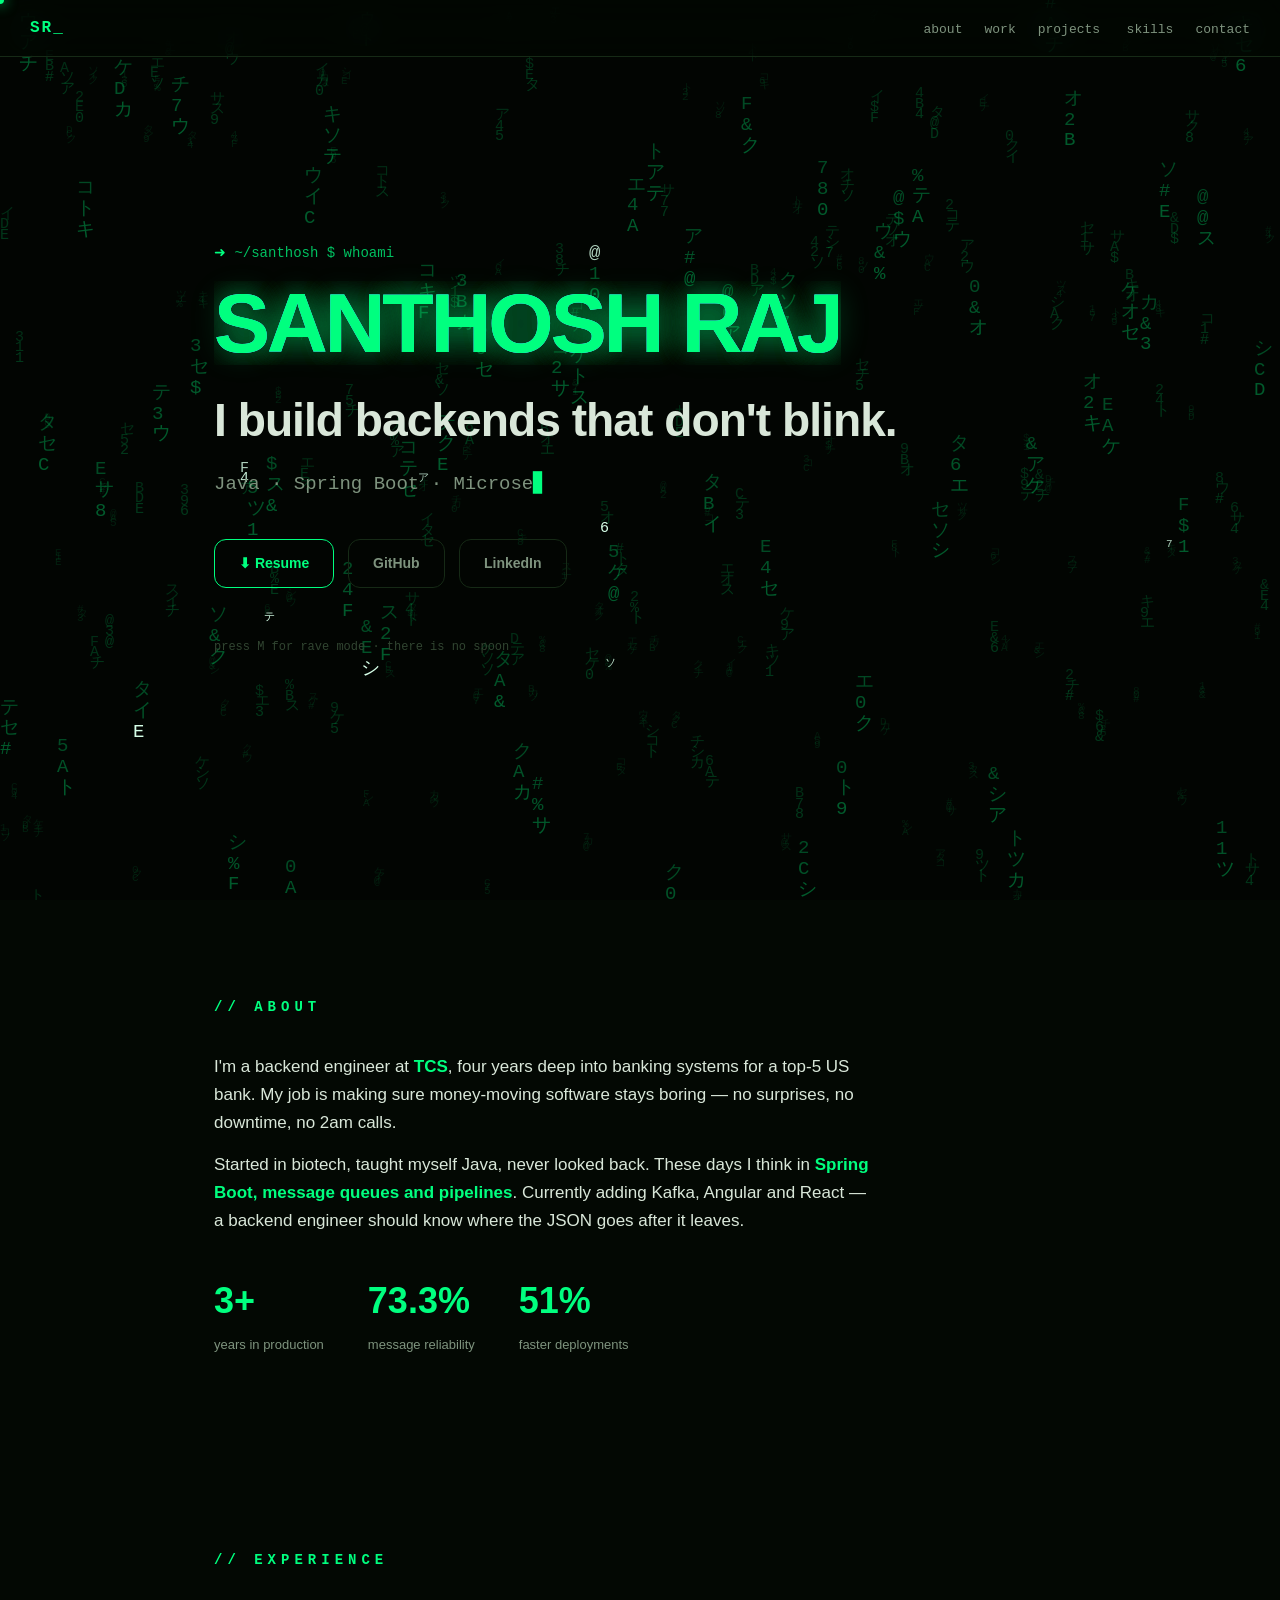
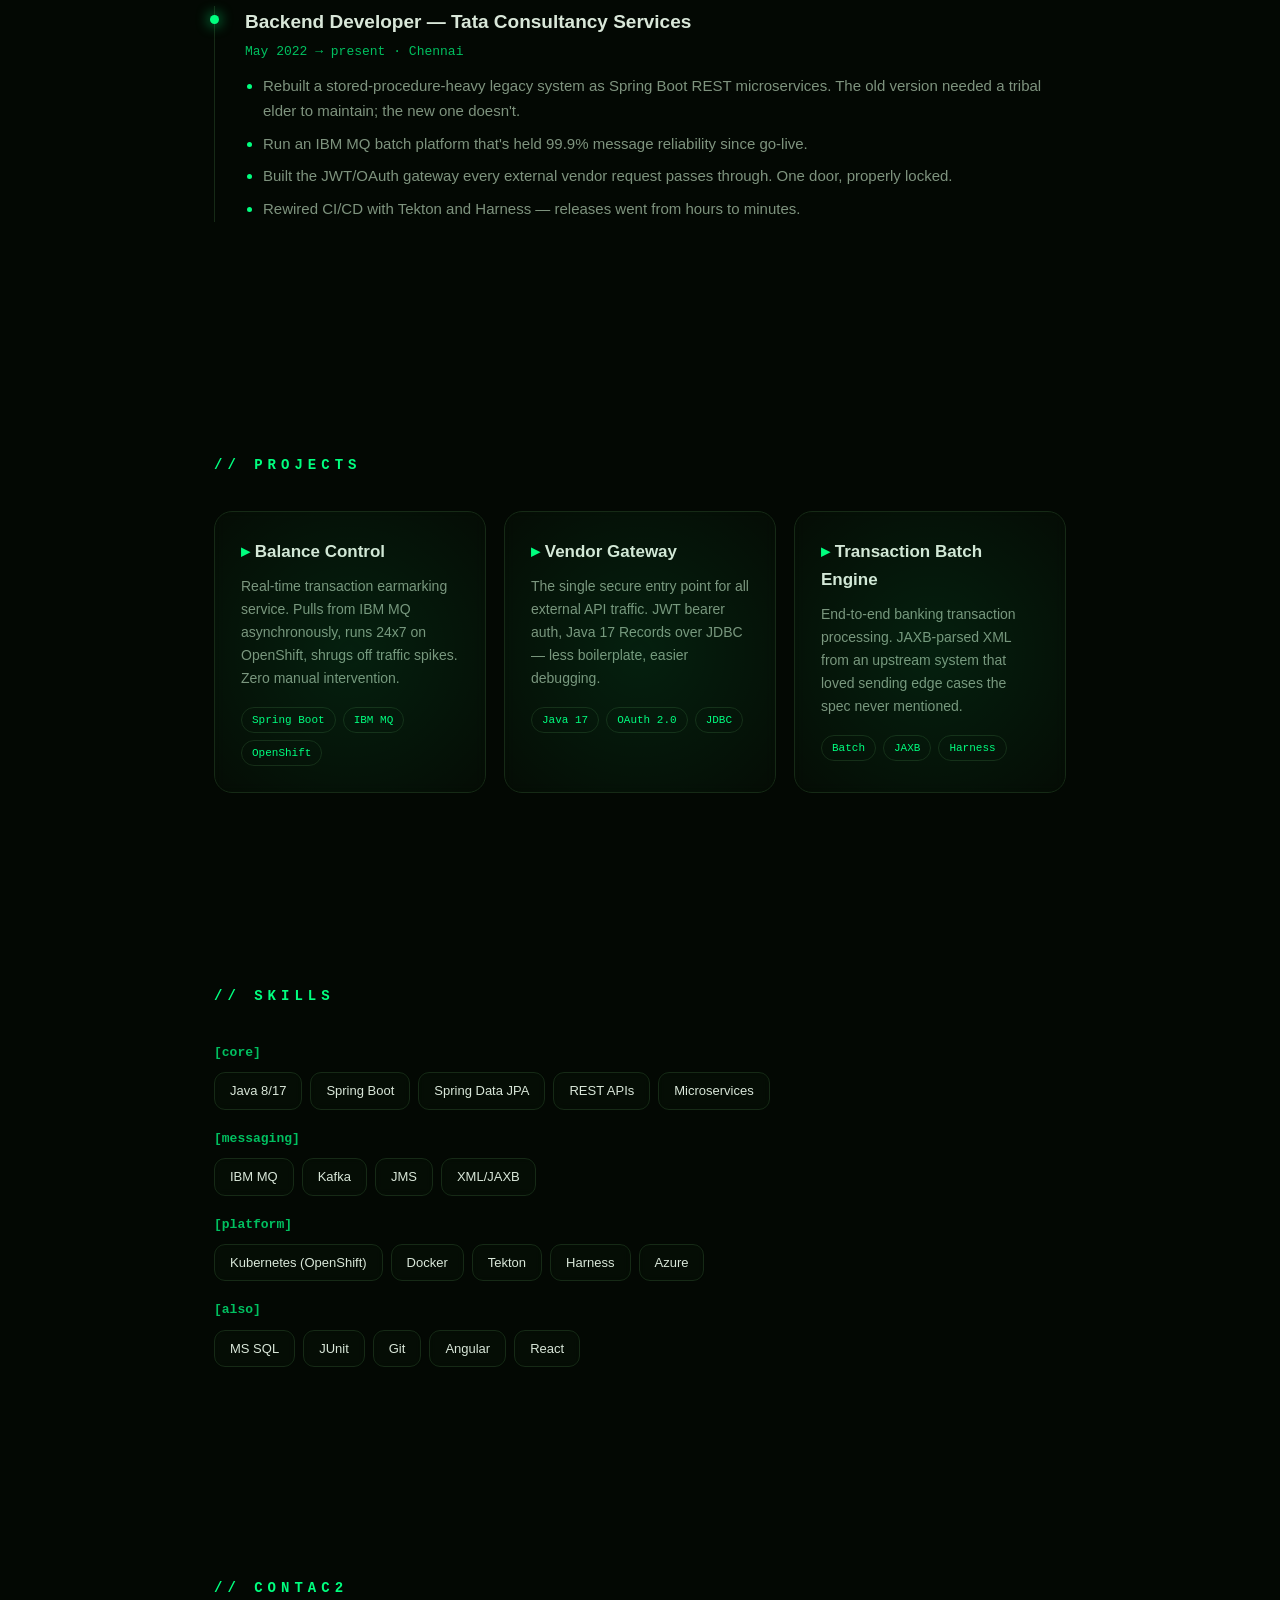
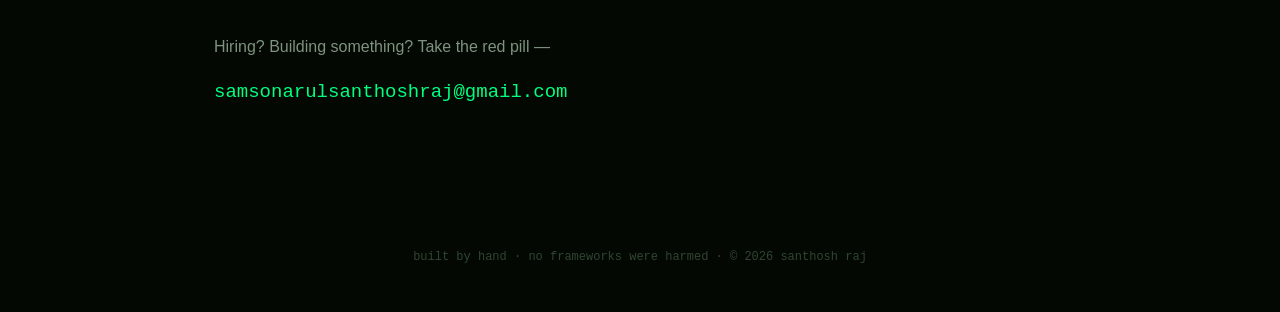
==== index.html @ 6db2a22e "Add initial index.html for personal portfolio" ====
<!DOCTYPE html>
<html lang="en">
<head>
<meta charset="UTF-8">
<meta name="viewport" content="width=device-width, initial-scale=1.0">
<title>Santhosh Raj — Backend Engineer</title>
<meta name="description" content="Backend engineer. Java, Spring Boot, microservices. I build transaction systems that don't go down.">
<meta property="og:title" content="Santhosh Raj — Backend Engineer">
<meta property="og:description" content="Java · Spring Boot · Microservices · follow the white rabbit.">
<link rel="icon" href="data:image/svg+xml,<svg xmlns='http://www.w3.org/2000/svg' viewBox='0 0 100 100'><rect width='100' height='100' fill='%23030803'/><text y='78' x='20' font-size='75' fill='%2300ff7f' font-family='monospace'>S</text></svg>">
<style>
  :root{
    --bg:#030803; --panel:#08110899; --green:#00ff7f; --green2:#00c060;
    --text:#d9e7d9; --muted:#7e937e; --border:#162a16;
    --mono:"SF Mono",ui-monospace,Menlo,monospace;
    --sans:-apple-system,BlinkMacSystemFont,"SF Pro Display","SF Pro Text","Segoe UI",Roboto,sans-serif;
  }
  *{margin:0;padding:0;box-sizing:border-box}
  html{scroll-behavior:smooth}
  body{background:var(--bg);color:var(--text);font-family:var(--sans);line-height:1.65;
    overflow-x:hidden;cursor:none}
  a,button{cursor:none}
  @media(pointer:coarse){body,a,button{cursor:auto}.cur,.ring{display:none}}

  canvas#matrix{position:fixed;inset:0;z-index:0}
  main{position:relative;z-index:2;max-width:900px;margin:0 auto;padding:0 24px}

  /* ===== custom cursor ===== */
  .cur{position:fixed;width:8px;height:8px;border-radius:50%;background:var(--green);z-index:999;
    pointer-events:none;transform:translate(-50%,-50%);box-shadow:0 0 14px var(--green)}
  .ring{position:fixed;width:34px;height:34px;border-radius:50%;border:1px solid var(--green2);z-index:998;
    pointer-events:none;transform:translate(-50%,-50%);transition:width .25s,height .25s,border-color .25s,opacity .25s}
  .ring.on{width:56px;height:56px;border-color:var(--green)}

  /* ===== progress + nav ===== */
  #bar{position:fixed;top:0;left:0;height:2px;background:var(--green);width:0;z-index:99;box-shadow:0 0 12px var(--green)}
  nav{position:fixed;top:0;left:0;right:0;z-index:50;display:flex;justify-content:space-between;align-items:center;
    padding:15px 30px;backdrop-filter:blur(16px);background:#03080388;border-bottom:1px solid var(--border)}
  nav .logo{color:var(--green);font-weight:800;font-family:var(--mono);letter-spacing:2px}
  nav a{color:var(--muted);text-decoration:none;margin-left:22px;font-size:13px;font-family:var(--mono);transition:.2s}
  nav a:hover{color:var(--green);text-shadow:0 0 12px var(--green)}

  /* ===== hero ===== */
  header{min-height:100vh;display:flex;flex-direction:column;justify-content:center}
  .prompt{font-family:var(--mono);color:var(--green2);font-size:14px;margin-bottom:16px}
  .prompt::before{content:"➜ ";color:var(--green)}

  h1{font-size:clamp(42px,8vw,84px);font-weight:800;letter-spacing:-3px;line-height:1.0;position:relative}
  .glitch{position:relative;display:inline-block;color:var(--green);text-shadow:0 0 30px #00ff7f44}
  .glitch::before,.glitch::after{content:attr(data-t);position:absolute;left:0;top:0;width:100%;overflow:hidden}
  .glitch::before{color:#0ff;z-index:-1;animation:gl1 3.5s infinite steps(1)}
  .glitch::after{color:#f0f;z-index:-2;animation:gl2 3.5s infinite steps(1)}
  @keyframes gl1{0%,93%{clip-path:inset(0 0 100% 0);transform:none}
    94%{clip-path:inset(10% 0 60% 0);transform:translate(-4px,-2px)}
    96%{clip-path:inset(60% 0 10% 0);transform:translate(4px,2px)}
    98%,100%{clip-path:inset(0 0 100% 0);transform:none}}
  @keyframes gl2{0%,93%{clip-path:inset(0 0 100% 0);transform:none}
    95%{clip-path:inset(40% 0 30% 0);transform:translate(5px,1px)}
    97%{clip-path:inset(5% 0 80% 0);transform:translate(-5px,-1px)}
    99%,100%{clip-path:inset(0 0 100% 0);transform:none}}

  #typed{font-family:var(--mono);color:var(--muted);font-size:clamp(15px,2.4vw,19px);margin-top:20px;min-height:1.7em}
  #typed::after{content:"▋";color:var(--green);animation:blink 1s steps(1) infinite}
  @keyframes blink{50%{opacity:0}}

  .cta{margin-top:38px;display:flex;gap:14px;flex-wrap:wrap}
  .btn{padding:12px 24px;border:1px solid var(--green);border-radius:12px;color:var(--green);text-decoration:none;
    font-size:14px;font-weight:600;background:transparent;position:relative;overflow:hidden;
    transition:color .3s,box-shadow .3s;will-change:transform}
  .btn::before{content:"";position:absolute;inset:0;background:var(--green);transform:translateY(101%);
    transition:transform .3s;z-index:-1}
  .btn:hover{color:#031003;box-shadow:0 0 36px #00ff7f55}
  .btn:hover::before{transform:none}
  .btn.ghost{border-color:var(--border);color:var(--muted)}
  .btn.ghost::before{background:#0d1f0d}
  .btn.ghost:hover{color:var(--green);border-color:var(--green);box-shadow:none}
  .hint{margin-top:50px;font-size:12px;color:#314531;font-family:var(--mono)}

  /* ===== sections + decode headings ===== */
  section{padding:96px 0}
  h2{font-size:14px;letter-spacing:5px;text-transform:uppercase;color:var(--green);margin-bottom:34px;
    font-family:var(--mono);min-height:1.4em}
  h2::before{content:"// "}
  .reveal{opacity:0;transform:translateY(34px);transition:opacity .7s,transform .7s}
  .reveal.show{opacity:1;transform:none}

  .about p{font-size:17px;max-width:660px;margin-bottom:14px}
  .about b{color:var(--green)}
  .stats{display:flex;gap:44px;margin-top:36px;flex-wrap:wrap}
  .stat b{display:block;font-size:36px;color:var(--green);font-weight:800;font-variant-numeric:tabular-nums}
  .stat span{font-size:13px;color:var(--muted)}

  .tl{border-left:1px solid var(--border);padding-left:30px}
  .tl-item{position:relative;margin-bottom:40px}
  .tl-item::before{content:"";position:absolute;left:-35px;top:9px;width:9px;height:9px;border-radius:50%;
    background:var(--green);box-shadow:0 0 14px var(--green)}
  .tl-item h3{font-size:19px;font-weight:700}
  .tl-item .when{font-size:13px;color:var(--green2);font-family:var(--mono);margin:3px 0 12px}
  .tl-item li{color:var(--muted);font-size:15px;margin:8px 0 8px 18px}
  .tl-item li::marker{color:var(--green)}

  /* ===== cards with glare ===== */
  .grid{display:grid;grid-template-columns:repeat(auto-fit,minmax(260px,1fr));gap:18px}
  .card{background:var(--panel);border:1px solid var(--border);border-radius:18px;padding:26px;
    position:relative;overflow:hidden;backdrop-filter:blur(6px);
    transition:border-color .3s,box-shadow .3s;will-change:transform;transform-style:preserve-3d}
  .card:hover{border-color:var(--green);box-shadow:0 0 44px #00ff7f22}
  .card .glare{position:absolute;inset:0;background:radial-gradient(420px circle at var(--gx,50%) var(--gy,50%),#00ff7f14,transparent 45%);
    pointer-events:none}
  .card h3{font-size:17px;margin-bottom:9px;color:var(--text)}
  .card h3::before{content:"▸ ";color:var(--green)}
  .card p{font-size:14px;color:var(--muted);margin-bottom:16px}
  .tags{display:flex;flex-wrap:wrap;gap:7px}
  .tags span{font-size:11px;font-family:var(--mono);color:var(--green);border:1px solid var(--border);
    padding:3px 10px;border-radius:99px}

  .skillrow{margin-bottom:18px}
  .skillrow b{font-size:13px;font-family:var(--mono);color:var(--green2);display:block;margin-bottom:9px}
  .chips{display:flex;flex-wrap:wrap;gap:8px}
  .chips span{padding:7px 15px;background:var(--panel);border:1px solid var(--border);border-radius:11px;
    font-size:13px;transition:.2s;backdrop-filter:blur(4px)}
  .chips span:hover{border-color:var(--green);color:var(--green);transform:translateY(-4px);
    box-shadow:0 6px 20px #00ff7f1a}

  .contact a{color:var(--green);text-decoration:none;font-size:19px;font-family:var(--mono)}
  .contact a:hover{text-shadow:0 0 16px var(--green)}
  footer{padding:44px 0;text-align:center;color:#314531;font-size:12px;font-family:var(--mono)}

  /* wake-up overlay (type "neo") */
  #wake{position:fixed;inset:0;z-index:200;background:#000;display:none;align-items:center;justify-content:center;
    font-family:var(--mono);color:var(--green);font-size:clamp(16px,3vw,26px)}
  #wake.on{display:flex}
</style>
</head>
<body>
<canvas id="matrix"></canvas>
<div class="cur"></div><div class="ring"></div>
<div id="bar"></div>
<div id="wake"></div>

<nav>
  <div class="logo">SR_</div>
  <div>
    <a href="#about">about</a><a href="#work">work</a><a href="#projects">projects</a>
    <a href="#skills">skills</a><a href="#contact">contact</a>
  </div>
</nav>

<main>
<header>
  <div class="prompt">~/santhosh $ whoami</div>
  <h1><span class="glitch" data-t="SANTHOSH RAJ">SANTHOSH RAJ</span><br>
      <span style="color:var(--text);font-size:.55em;letter-spacing:-1px">I build backends that don't blink.</span></h1>
  <div id="typed"></div>
  <div class="cta">
    <a class="btn magnetic" href="resume.pdf" download="Santhosh_Raj_Resume.pdf">⬇ Resume</a>
    <a class="btn magnetic ghost" href="https://github.com/ZoroMaki" target="_blank">GitHub</a>
    <a class="btn magnetic ghost" href="https://linkedin.com/in/thesanthoshraj" target="_blank">LinkedIn</a>
  </div>
  <div class="hint">press M for rave mode · there is no spoon</div>
</header>

<section id="about" class="about">
  <h2 class="decode">About</h2>
  <div class="reveal">
    <p>I'm a backend engineer at <b>TCS</b>, four years deep into banking systems for a top-5 US bank. My job is making sure money-moving software stays boring — no surprises, no downtime, no 2am calls.</p>
    <p>Started in biotech, taught myself Java, never looked back. These days I think in <b>Spring Boot, message queues and pipelines</b>. Currently adding Kafka, Angular and React — a backend engineer should know where the JSON goes after it leaves.</p>
    <div class="stats">
      <div class="stat"><b data-n="4" data-s="+">0</b><span>years in production</span></div>
      <div class="stat"><b data-n="99.9" data-s="%">0</b><span>message reliability</span></div>
      <div class="stat"><b data-n="70" data-s="%">0</b><span>faster deployments</span></div>
    </div>
  </div>
</section>

<section id="work">
  <h2 class="decode">Experience</h2>
  <div class="tl reveal">
    <div class="tl-item">
      <h3>Backend Developer — Tata Consultancy Services</h3>
      <div class="when">May 2022 → present · Chennai</div>
      <ul>
        <li>Rebuilt a stored-procedure-heavy legacy system as Spring Boot REST microservices. The old version needed a tribal elder to maintain; the new one doesn't.</li>
        <li>Run an IBM MQ batch platform that's held 99.9% message reliability since go-live.</li>
        <li>Built the JWT/OAuth gateway every external vendor request passes through. One door, properly locked.</li>
        <li>Rewired CI/CD with Tekton and Harness — releases went from hours to minutes.</li>
      </ul>
    </div>
  </div>
</section>

<section id="projects">
  <h2 class="decode">Projects</h2>
  <div class="grid reveal">
    <div class="card"><div class="glare"></div>
      <h3>Balance Control</h3>
      <p>Real-time transaction earmarking service. Pulls from IBM MQ asynchronously, runs 24x7 on OpenShift, shrugs off traffic spikes. Zero manual intervention.</p>
      <div class="tags"><span>Spring Boot</span><span>IBM MQ</span><span>OpenShift</span></div>
    </div>
    <div class="card"><div class="glare"></div>
      <h3>Vendor Gateway</h3>
      <p>The single secure entry point for all external API traffic. JWT bearer auth, Java 17 Records over JDBC — less boilerplate, easier debugging.</p>
      <div class="tags"><span>Java 17</span><span>OAuth 2.0</span><span>JDBC</span></div>
    </div>
    <div class="card"><div class="glare"></div>
      <h3>Transaction Batch Engine</h3>
      <p>End-to-end banking transaction processing. JAXB-parsed XML from an upstream system that loved sending edge cases the spec never mentioned.</p>
      <div class="tags"><span>Batch</span><span>JAXB</span><span>Harness</span></div>
    </div>
  </div>
</section>

<section id="skills">
  <h2 class="decode">Skills</h2>
  <div class="reveal">
    <div class="skillrow"><b>[core]</b><div class="chips"><span>Java 8/17</span><span>Spring Boot</span><span>Spring Data JPA</span><span>REST APIs</span><span>Microservices</span></div></div>
    <div class="skillrow"><b>[messaging]</b><div class="chips"><span>IBM MQ</span><span>Kafka</span><span>JMS</span><span>XML/JAXB</span></div></div>
    <div class="skillrow"><b>[platform]</b><div class="chips"><span>Kubernetes (OpenShift)</span><span>Docker</span><span>Tekton</span><span>Harness</span><span>Azure</span></div></div>
    <div class="skillrow"><b>[also]</b><div class="chips"><span>MS SQL</span><span>JUnit</span><span>Git</span><span>Angular</span><span>React</span></div></div>
  </div>
</section>

<section id="contact" class="contact">
  <h2 class="decode">Contact</h2>
  <div class="reveal">
    <p style="color:var(--muted);margin-bottom:16px">Hiring? Building something? Take the red pill —</p>
    <a href="mailto:samsonarulsanthoshraj@gmail.com">samsonarulsanthoshraj@gmail.com</a>
  </div>
</section>

<footer>built by hand · no frameworks were harmed · © 2026 santhosh raj</footer>
</main>

<script>
const GLY='アイウエオカキクケコサシスセソタチツテト0123456789$#@%&ABCDEF';

/* ===== layered matrix rain with mouse repulsion ===== */
const cv=document.getElementById('matrix'),cx=cv.getContext('2d');
let W,H,layers=[],mouse={x:-999,y:-999},rave=false;
function init(){W=cv.width=innerWidth;H=cv.height=innerHeight;layers=[];
  [{f:11,sp:.4,a:.10},{f:15,sp:.7,a:.20},{f:19,sp:1.1,a:.34}].forEach(L=>{
    const n=Math.floor(W/L.f);
    layers.push({...L,drops:Array.from({length:n},()=>Math.random()*H/L.f),
      offs:Array(n).fill(0)});});}
init();addEventListener('resize',init);
addEventListener('mousemove',e=>{mouse.x=e.clientX;mouse.y=e.clientY});
(function rain(){
  cx.fillStyle='rgba(3,8,3,0.10)';cx.fillRect(0,0,W,H);
  layers.forEach(L=>{
    cx.font=L.f+'px monospace';
    L.drops.forEach((y,i)=>{
      const px=i*L.f,py=y*L.f;
      /* repulsion: columns bend away from cursor */
      const dx=px-mouse.x,dy=py-mouse.y,d=Math.hypot(dx,dy);
      L.offs[i]+= (d<130?(dx/d)*((130-d)/130)*6:0 - L.offs[i]*.08);
      const head=Math.random()<.012;
      cx.fillStyle=head?'#d6ffe8':`rgba(0,255,127,${rave?L.a*2.4:L.a})`;
      cx.fillText(GLY[Math.random()*GLY.length|0],px+L.offs[i],py);
      L.drops[i]=py>H&&Math.random()>0.975?0:y+L.sp;});});
  requestAnimationFrame(rain);})();

/* ===== custom cursor ===== */
const cur=document.querySelector('.cur'),ring=document.querySelector('.ring');
let rx=0,ry=0;
addEventListener('mousemove',e=>{cur.style.left=e.clientX+'px';cur.style.top=e.clientY+'px';});
(function follow(){rx+=(mouse.x-rx)*.16;ry+=(mouse.y-ry)*.16;
  ring.style.left=rx+'px';ring.style.top=ry+'px';requestAnimationFrame(follow);})();
document.querySelectorAll('a,button,.chips span').forEach(el=>{
  el.addEventListener('mouseenter',()=>ring.classList.add('on'));
  el.addEventListener('mouseleave',()=>ring.classList.remove('on'));});

/* ===== click glyph burst ===== */
addEventListener('click',e=>{for(let i=0;i<10;i++){
  const s=document.createElement('span');s.textContent=GLY[Math.random()*GLY.length|0];
  Object.assign(s.style,{position:'fixed',left:e.clientX+'px',top:e.clientY+'px',color:'#00ff7f',
    fontFamily:'monospace',fontSize:'13px',zIndex:997,pointerEvents:'none',textShadow:'0 0 8px #00ff7f'});
  document.body.appendChild(s);
  const a=Math.random()*Math.PI*2,v=40+Math.random()*70;
  s.animate([{transform:'translate(0,0)',opacity:1},
    {transform:`translate(${Math.cos(a)*v}px,${Math.sin(a)*v}px)`,opacity:0}],
    {duration:600+Math.random()*300,easing:'cubic-bezier(.2,.7,.3,1)'}).onfinish=()=>s.remove();}});

/* ===== typing loop ===== */
const lines=['Java · Spring Boot · Microservices','99.9% uptime is a lifestyle.','IBM MQ whisperer. Kafka curious.','Follow the white rabbit → projects'];
const t=document.getElementById('typed');let li=0,ci=0,del=false;
(function type(){const s=lines[li];t.textContent=s.slice(0,ci);
  if(!del&&ci<s.length){ci++;setTimeout(type,55);}
  else if(!del){del=true;setTimeout(type,1700);}
  else if(ci>0){ci--;setTimeout(type,26);}
  else{del=false;li=(li+1)%lines.length;setTimeout(type,350);}})();

/* ===== decode headings on scroll ===== */
function decode(el){const target=el.dataset.txt||(el.dataset.txt=el.textContent);let f=0;
  (function tick(){el.textContent=target.split('').map((c,i)=>
    i<f?c:GLY[Math.random()*GLY.length|0]).join('');
    if(f<=target.length){f+=.5;setTimeout(tick,28);}})();}
const dio=new IntersectionObserver(es=>es.forEach(e=>{
  if(e.isIntersecting&&!e.target.done){e.target.done=true;decode(e.target);}}),{threshold:.6});
document.querySelectorAll('.decode').forEach(h=>dio.observe(h));

/* ===== reveal + counters ===== */
const rio=new IntersectionObserver(es=>es.forEach(e=>e.isIntersecting&&e.target.classList.add('show')),{threshold:.1});
document.querySelectorAll('.reveal').forEach(s=>rio.observe(s));
const cio=new IntersectionObserver(es=>es.forEach(e=>{if(!e.isIntersecting||e.target.done)return;
  e.target.done=true;const end=+e.target.dataset.n,s=e.target.dataset.s,dec=end%1?1:0;let c=0;
  (function st(){c+=end/45;e.target.textContent=(c>=end?end.toFixed(dec):c.toFixed(dec))+s;
    if(c<end)requestAnimationFrame(st);})();}),{threshold:.6});
document.querySelectorAll('.stat b').forEach(b=>cio.observe(b));

/* ===== scroll progress ===== */
addEventListener('scroll',()=>{const h=document.documentElement;
  document.getElementById('bar').style.width=(h.scrollTop/(h.scrollHeight-h.clientHeight)*100)+'%';});

/* ===== magnetic buttons ===== */
document.querySelectorAll('.magnetic').forEach(b=>{
  b.addEventListener('mousemove',e=>{const r=b.getBoundingClientRect();
    b.style.transform=`translate(${(e.clientX-r.left-r.width/2)*.25}px,${(e.clientY-r.top-r.height/2)*.35}px)`;});
  b.addEventListener('mouseleave',()=>b.style.transform='');});

/* ===== card tilt + glare ===== */
document.querySelectorAll('.card').forEach(c=>{
  c.addEventListener('mousemove',e=>{const r=c.getBoundingClientRect(),
    x=(e.clientX-r.left)/r.width,y=(e.clientY-r.top)/r.height;
    c.style.transform=`perspective(700px) rotateY(${(x-.5)*10}deg) rotateX(${(.5-y)*10}deg)`;
    c.style.setProperty('--gx',x*100+'%');c.style.setProperty('--gy',y*100+'%');});
  c.addEventListener('mouseleave',()=>c.style.transform='');});

/* ===== easter eggs: M = rave, type "neo" = wake up ===== */
let buf='';
addEventListener('keydown',e=>{
  if(e.key.toLowerCase()==='m')rave=!rave;
  buf=(buf+e.key.toLowerCase()).slice(-3);
  if(buf==='neo'){const w=document.getElementById('wake');w.classList.add('on');w.textContent='';
    const msg='Wake up, recruiter...\nThe résumé has you.\nFollow the green glyphs. 🐇';
    let i=0;(function tw(){if(i<=msg.length){w.textContent=msg.slice(0,i++);setTimeout(tw,60);}
      else setTimeout(()=>w.classList.remove('on'),2200);})();}});
</script>
</body>
</html>
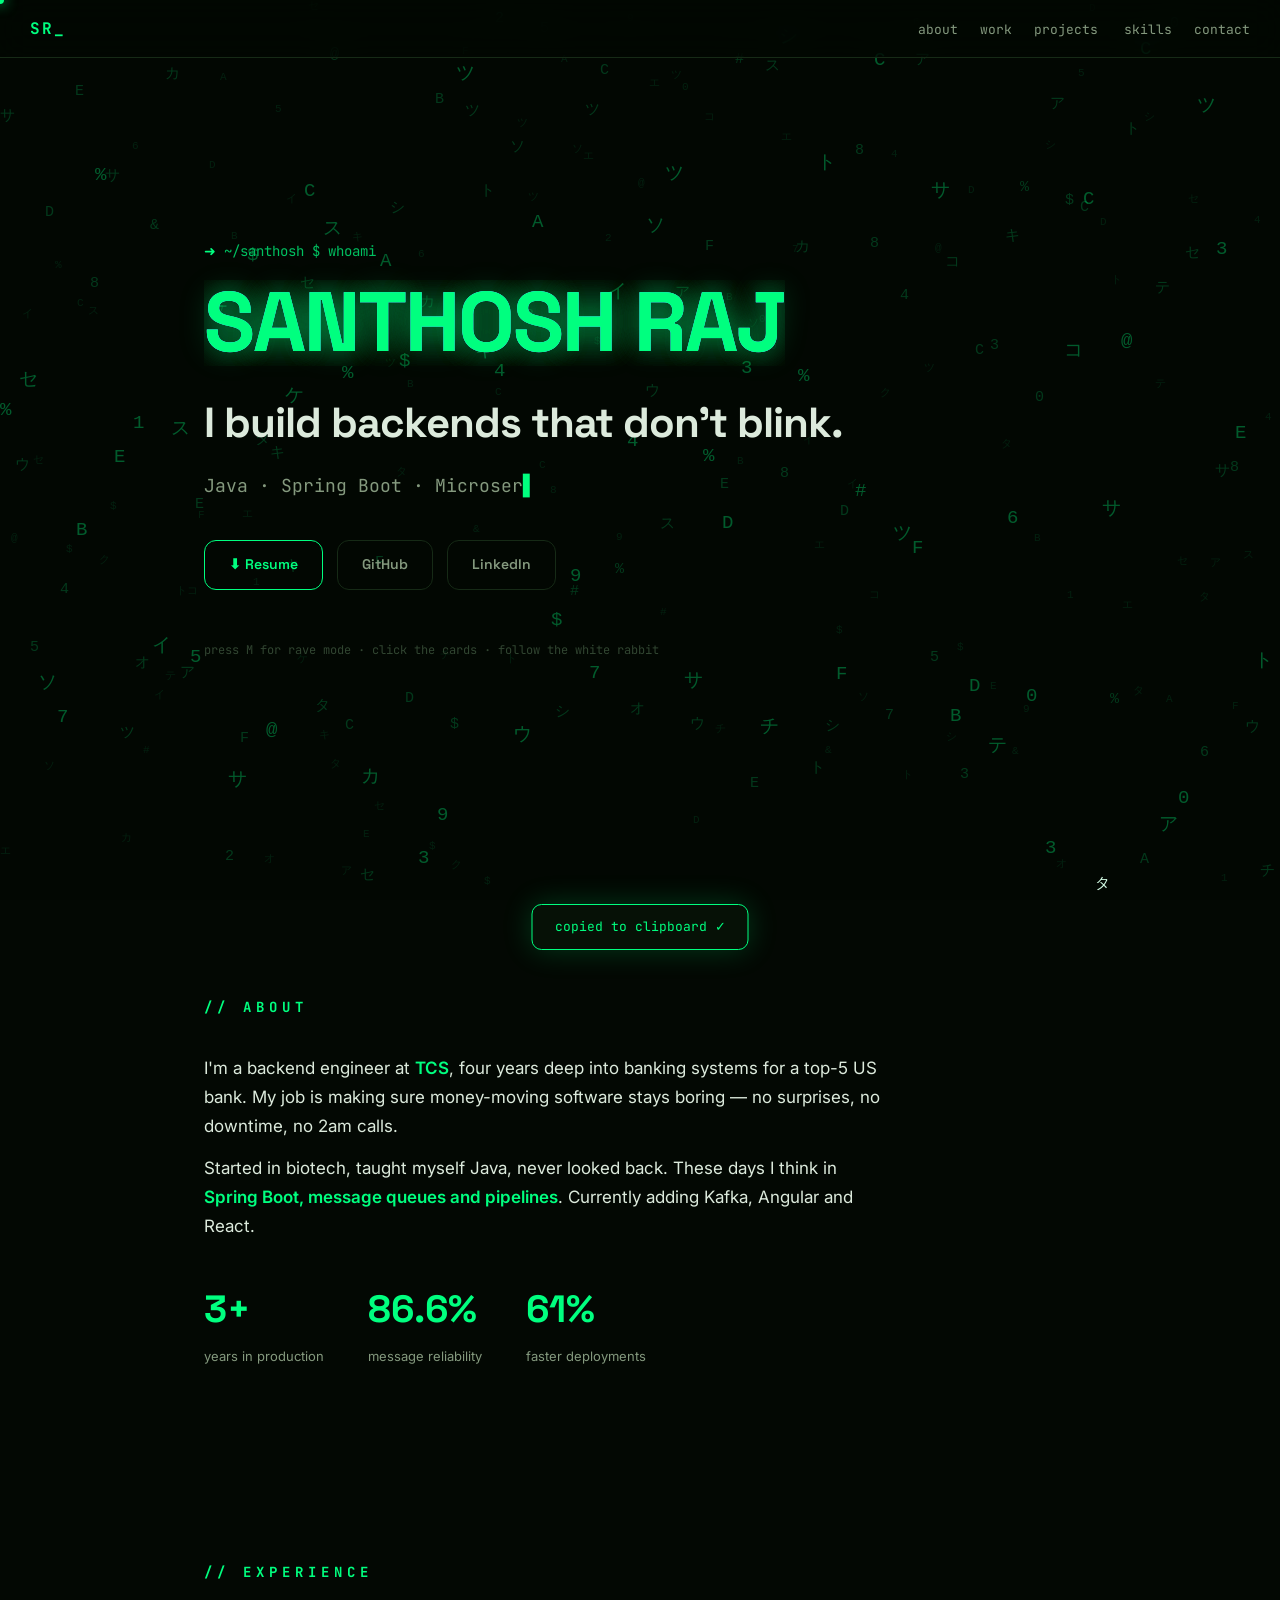
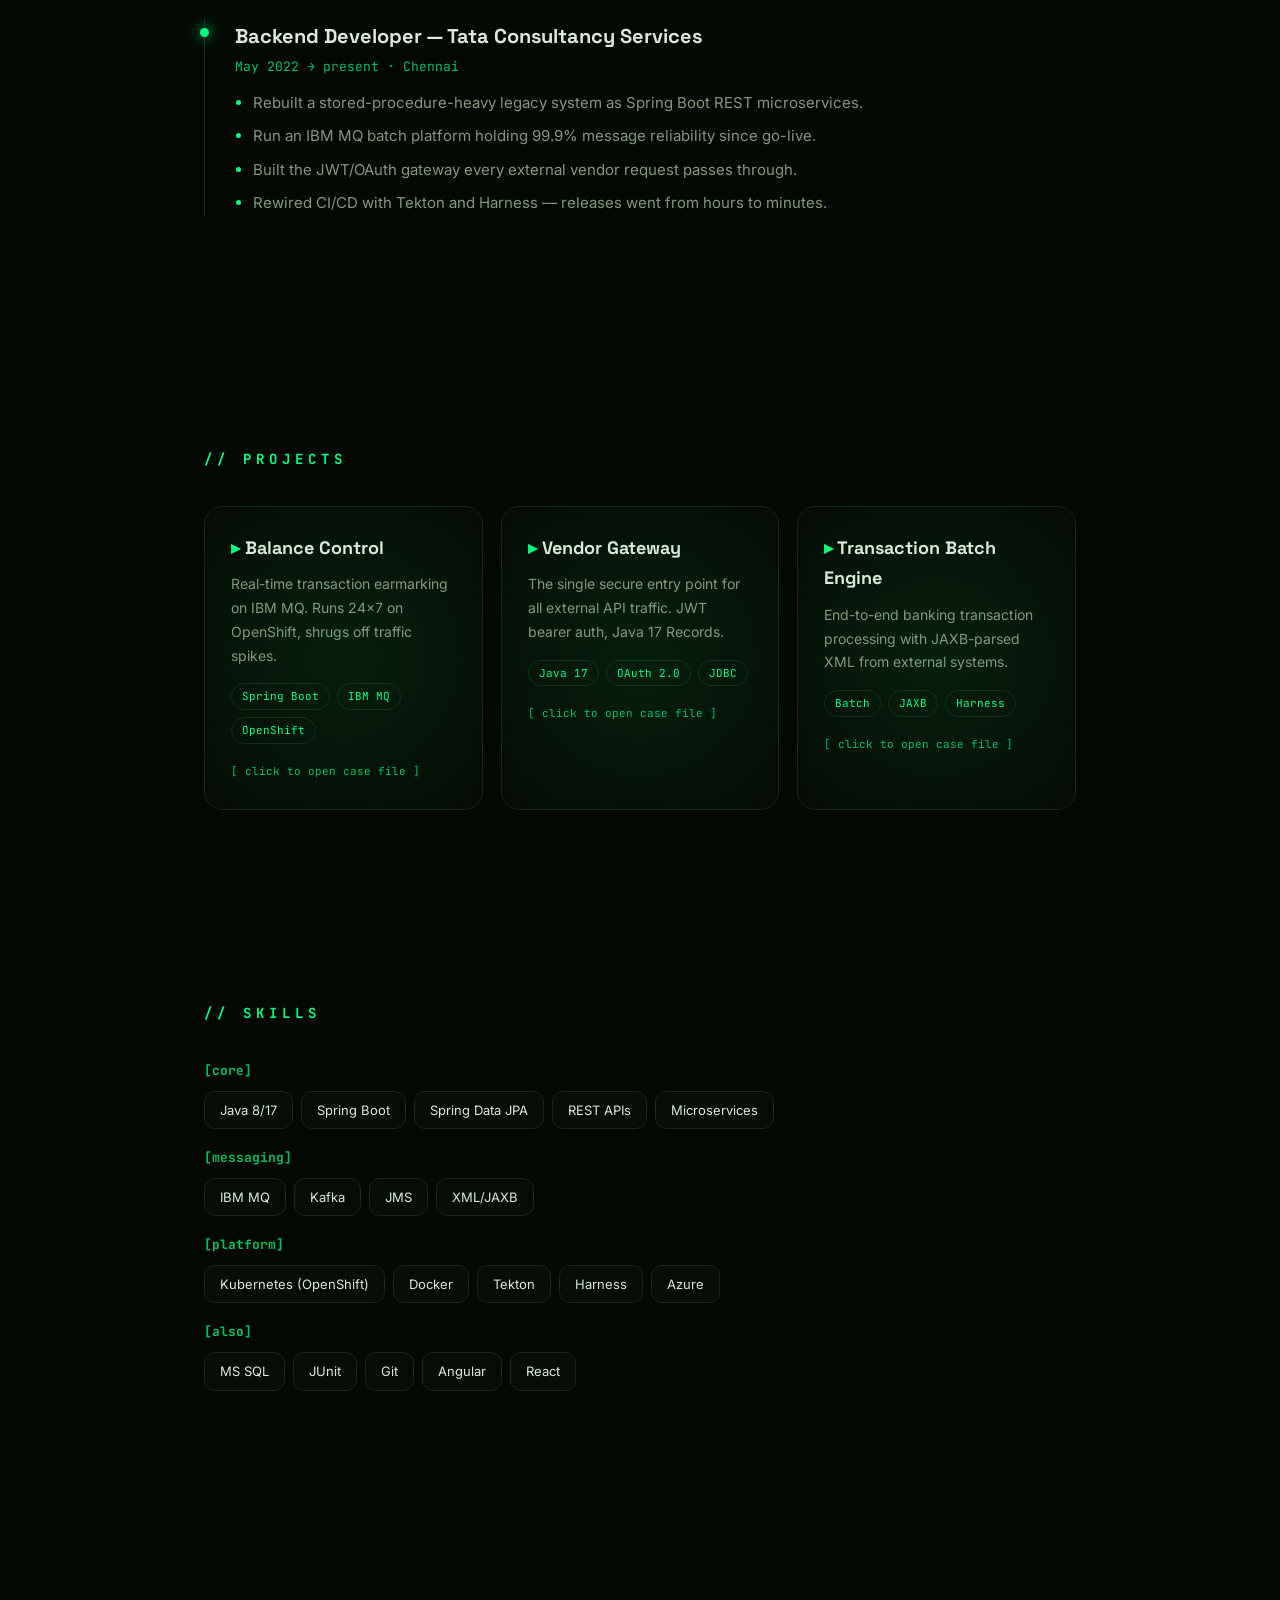
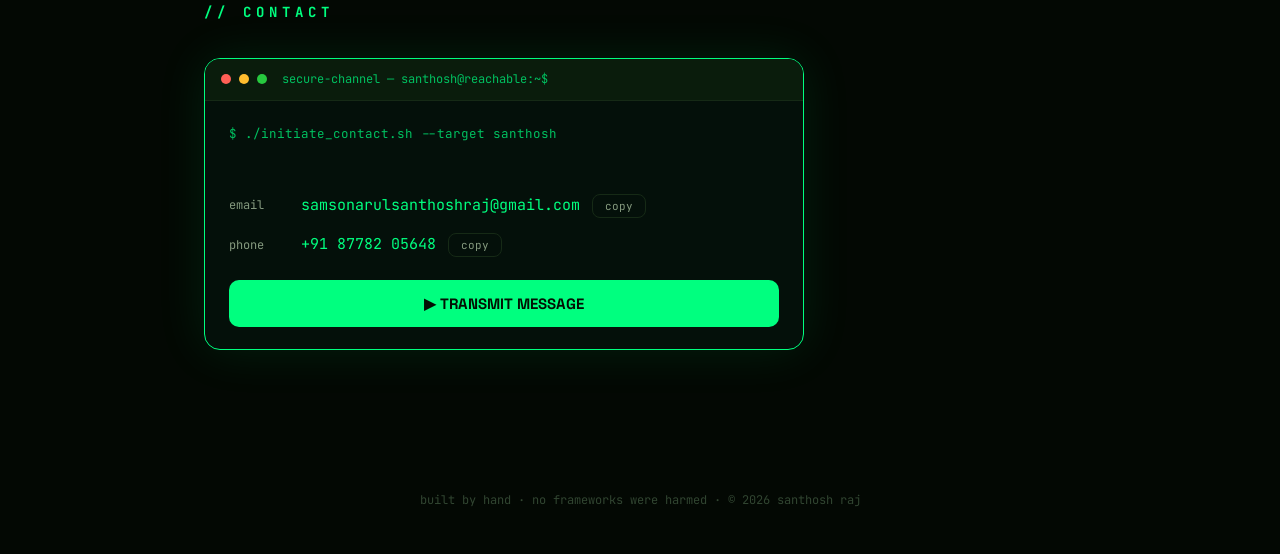
==== commit ee60de83: "Add initial index.html for personal portfolio" ====
--- a/index.html
+++ b/index.html
@@ -7,68 +7,59 @@
 <meta name="description" content="Backend engineer. Java, Spring Boot, microservices. I build transaction systems that don't go down.">
 <meta property="og:title" content="Santhosh Raj — Backend Engineer">
 <meta property="og:description" content="Java · Spring Boot · Microservices · follow the white rabbit.">
+<link rel="preconnect" href="https://fonts.googleapis.com">
+<link rel="preconnect" href="https://fonts.gstatic.com" crossorigin>
+<link href="https://fonts.googleapis.com/css2?family=Space+Grotesk:wght@500;700&family=Inter:wght@400;600&family=JetBrains+Mono:wght@400;700&display=swap" rel="stylesheet">
 <link rel="icon" href="data:image/svg+xml,<svg xmlns='http://www.w3.org/2000/svg' viewBox='0 0 100 100'><rect width='100' height='100' fill='%23030803'/><text y='78' x='20' font-size='75' fill='%2300ff7f' font-family='monospace'>S</text></svg>">
 <style>
   :root{
     --bg:#030803; --panel:#08110899; --green:#00ff7f; --green2:#00c060;
-    --text:#d9e7d9; --muted:#7e937e; --border:#162a16;
-    --mono:"SF Mono",ui-monospace,Menlo,monospace;
-    --sans:-apple-system,BlinkMacSystemFont,"SF Pro Display","SF Pro Text","Segoe UI",Roboto,sans-serif;
+    --text:#dceadc; --muted:#84997e; --border:#162a16;
+    --mono:"JetBrains Mono",ui-monospace,monospace;
+    --head:"Space Grotesk",sans-serif;
+    --sans:"Inter",-apple-system,sans-serif;
   }
   *{margin:0;padding:0;box-sizing:border-box}
   html{scroll-behavior:smooth}
-  body{background:var(--bg);color:var(--text);font-family:var(--sans);line-height:1.65;
-    overflow-x:hidden;cursor:none}
+  body{background:var(--bg);color:var(--text);font-family:var(--sans);line-height:1.7;overflow-x:hidden;cursor:none}
   a,button{cursor:none}
   @media(pointer:coarse){body,a,button{cursor:auto}.cur,.ring{display:none}}
-
   canvas#matrix{position:fixed;inset:0;z-index:0}
-  main{position:relative;z-index:2;max-width:900px;margin:0 auto;padding:0 24px}
-
-  /* ===== custom cursor ===== */
-  .cur{position:fixed;width:8px;height:8px;border-radius:50%;background:var(--green);z-index:999;
-    pointer-events:none;transform:translate(-50%,-50%);box-shadow:0 0 14px var(--green)}
+  main{position:relative;z-index:2;max-width:920px;margin:0 auto;padding:0 24px}
+
+  .cur{position:fixed;width:8px;height:8px;border-radius:50%;background:var(--green);z-index:999;pointer-events:none;
+    transform:translate(-50%,-50%);box-shadow:0 0 14px var(--green)}
   .ring{position:fixed;width:34px;height:34px;border-radius:50%;border:1px solid var(--green2);z-index:998;
-    pointer-events:none;transform:translate(-50%,-50%);transition:width .25s,height .25s,border-color .25s,opacity .25s}
-  .ring.on{width:56px;height:56px;border-color:var(--green)}
-
-  /* ===== progress + nav ===== */
+    pointer-events:none;transform:translate(-50%,-50%);transition:width .25s,height .25s,border-color .25s}
+  .ring.on{width:58px;height:58px;border-color:var(--green)}
+
   #bar{position:fixed;top:0;left:0;height:2px;background:var(--green);width:0;z-index:99;box-shadow:0 0 12px var(--green)}
   nav{position:fixed;top:0;left:0;right:0;z-index:50;display:flex;justify-content:space-between;align-items:center;
     padding:15px 30px;backdrop-filter:blur(16px);background:#03080388;border-bottom:1px solid var(--border)}
-  nav .logo{color:var(--green);font-weight:800;font-family:var(--mono);letter-spacing:2px}
-  nav a{color:var(--muted);text-decoration:none;margin-left:22px;font-size:13px;font-family:var(--mono);transition:.2s}
+  nav .logo{color:var(--green);font-weight:700;font-family:var(--mono);letter-spacing:2px}
+  nav a{color:var(--muted);text-decoration:none;margin-left:22px;font-size:13px;font-family:var(--mono)}
   nav a:hover{color:var(--green);text-shadow:0 0 12px var(--green)}
 
-  /* ===== hero ===== */
   header{min-height:100vh;display:flex;flex-direction:column;justify-content:center}
   .prompt{font-family:var(--mono);color:var(--green2);font-size:14px;margin-bottom:16px}
   .prompt::before{content:"➜ ";color:var(--green)}
-
-  h1{font-size:clamp(42px,8vw,84px);font-weight:800;letter-spacing:-3px;line-height:1.0;position:relative}
+  h1{font-family:var(--head);font-size:clamp(42px,8vw,84px);font-weight:700;letter-spacing:-2px;line-height:1.02}
   .glitch{position:relative;display:inline-block;color:var(--green);text-shadow:0 0 30px #00ff7f44}
   .glitch::before,.glitch::after{content:attr(data-t);position:absolute;left:0;top:0;width:100%;overflow:hidden}
   .glitch::before{color:#0ff;z-index:-1;animation:gl1 3.5s infinite steps(1)}
   .glitch::after{color:#f0f;z-index:-2;animation:gl2 3.5s infinite steps(1)}
-  @keyframes gl1{0%,93%{clip-path:inset(0 0 100% 0);transform:none}
-    94%{clip-path:inset(10% 0 60% 0);transform:translate(-4px,-2px)}
-    96%{clip-path:inset(60% 0 10% 0);transform:translate(4px,2px)}
-    98%,100%{clip-path:inset(0 0 100% 0);transform:none}}
-  @keyframes gl2{0%,93%{clip-path:inset(0 0 100% 0);transform:none}
-    95%{clip-path:inset(40% 0 30% 0);transform:translate(5px,1px)}
-    97%{clip-path:inset(5% 0 80% 0);transform:translate(-5px,-1px)}
-    99%,100%{clip-path:inset(0 0 100% 0);transform:none}}
-
-  #typed{font-family:var(--mono);color:var(--muted);font-size:clamp(15px,2.4vw,19px);margin-top:20px;min-height:1.7em}
+  @keyframes gl1{0%,93%{clip-path:inset(0 0 100% 0)}94%{clip-path:inset(10% 0 60% 0);transform:translate(-4px,-2px)}
+    96%{clip-path:inset(60% 0 10% 0);transform:translate(4px,2px)}98%,100%{clip-path:inset(0 0 100% 0);transform:none}}
+  @keyframes gl2{0%,93%{clip-path:inset(0 0 100% 0)}95%{clip-path:inset(40% 0 30% 0);transform:translate(5px,1px)}
+    97%{clip-path:inset(5% 0 80% 0);transform:translate(-5px,-1px)}99%,100%{clip-path:inset(0 0 100% 0);transform:none}}
+  #typed{font-family:var(--mono);color:var(--muted);font-size:clamp(15px,2.4vw,18px);margin-top:20px;min-height:1.7em}
   #typed::after{content:"▋";color:var(--green);animation:blink 1s steps(1) infinite}
   @keyframes blink{50%{opacity:0}}
-
   .cta{margin-top:38px;display:flex;gap:14px;flex-wrap:wrap}
   .btn{padding:12px 24px;border:1px solid var(--green);border-radius:12px;color:var(--green);text-decoration:none;
-    font-size:14px;font-weight:600;background:transparent;position:relative;overflow:hidden;
-    transition:color .3s,box-shadow .3s;will-change:transform}
-  .btn::before{content:"";position:absolute;inset:0;background:var(--green);transform:translateY(101%);
-    transition:transform .3s;z-index:-1}
+    font-size:14px;font-weight:600;font-family:var(--head);background:transparent;position:relative;overflow:hidden;
+    transition:color .3s,box-shadow .3s}
+  .btn::before{content:"";position:absolute;inset:0;background:var(--green);transform:translateY(101%);transition:transform .3s;z-index:-1}
   .btn:hover{color:#031003;box-shadow:0 0 36px #00ff7f55}
   .btn:hover::before{transform:none}
   .btn.ghost{border-color:var(--border);color:var(--muted)}
@@ -76,95 +67,136 @@
   .btn.ghost:hover{color:var(--green);border-color:var(--green);box-shadow:none}
   .hint{margin-top:50px;font-size:12px;color:#314531;font-family:var(--mono)}
 
-  /* ===== sections + decode headings ===== */
   section{padding:96px 0}
-  h2{font-size:14px;letter-spacing:5px;text-transform:uppercase;color:var(--green);margin-bottom:34px;
-    font-family:var(--mono);min-height:1.4em}
+  h2{font-family:var(--mono);font-size:14px;letter-spacing:5px;text-transform:uppercase;color:var(--green);
+    margin-bottom:34px;min-height:1.4em}
   h2::before{content:"// "}
   .reveal{opacity:0;transform:translateY(34px);transition:opacity .7s,transform .7s}
   .reveal.show{opacity:1;transform:none}
-
-  .about p{font-size:17px;max-width:660px;margin-bottom:14px}
-  .about b{color:var(--green)}
+  .about p{font-size:17px;max-width:680px;margin-bottom:14px}
+  .about b{color:var(--green);font-weight:600}
   .stats{display:flex;gap:44px;margin-top:36px;flex-wrap:wrap}
-  .stat b{display:block;font-size:36px;color:var(--green);font-weight:800;font-variant-numeric:tabular-nums}
+  .stat b{display:block;font-family:var(--head);font-size:38px;color:var(--green);font-weight:700}
   .stat span{font-size:13px;color:var(--muted)}
 
   .tl{border-left:1px solid var(--border);padding-left:30px}
   .tl-item{position:relative;margin-bottom:40px}
   .tl-item::before{content:"";position:absolute;left:-35px;top:9px;width:9px;height:9px;border-radius:50%;
     background:var(--green);box-shadow:0 0 14px var(--green)}
-  .tl-item h3{font-size:19px;font-weight:700}
+  .tl-item h3{font-family:var(--head);font-size:20px}
   .tl-item .when{font-size:13px;color:var(--green2);font-family:var(--mono);margin:3px 0 12px}
   .tl-item li{color:var(--muted);font-size:15px;margin:8px 0 8px 18px}
   .tl-item li::marker{color:var(--green)}
 
-  /* ===== cards with glare ===== */
   .grid{display:grid;grid-template-columns:repeat(auto-fit,minmax(260px,1fr));gap:18px}
-  .card{background:var(--panel);border:1px solid var(--border);border-radius:18px;padding:26px;
-    position:relative;overflow:hidden;backdrop-filter:blur(6px);
-    transition:border-color .3s,box-shadow .3s;will-change:transform;transform-style:preserve-3d}
+  .card{background:var(--panel);border:1px solid var(--border);border-radius:18px;padding:26px;position:relative;
+    overflow:hidden;backdrop-filter:blur(6px);transition:.3s;transform-style:preserve-3d}
   .card:hover{border-color:var(--green);box-shadow:0 0 44px #00ff7f22}
-  .card .glare{position:absolute;inset:0;background:radial-gradient(420px circle at var(--gx,50%) var(--gy,50%),#00ff7f14,transparent 45%);
-    pointer-events:none}
-  .card h3{font-size:17px;margin-bottom:9px;color:var(--text)}
+  .card .glare{position:absolute;inset:0;background:radial-gradient(420px circle at var(--gx,50%) var(--gy,50%),#00ff7f14,transparent 45%);pointer-events:none}
+  .card h3{font-family:var(--head);font-size:18px;margin-bottom:9px}
   .card h3::before{content:"▸ ";color:var(--green)}
   .card p{font-size:14px;color:var(--muted);margin-bottom:16px}
-  .tags{display:flex;flex-wrap:wrap;gap:7px}
-  .tags span{font-size:11px;font-family:var(--mono);color:var(--green);border:1px solid var(--border);
-    padding:3px 10px;border-radius:99px}
+  .card .open{font-family:var(--mono);font-size:11px;color:var(--green2)}
+  .tags{display:flex;flex-wrap:wrap;gap:7px;margin-bottom:12px}
+  .tags span{font-size:11px;font-family:var(--mono);color:var(--green);border:1px solid var(--border);padding:3px 10px;border-radius:99px}
+
+  /* ===== project modal ===== */
+  #overlay{position:fixed;inset:0;z-index:300;background:#000000d9;backdrop-filter:blur(8px);display:none;
+    align-items:center;justify-content:center;padding:20px}
+  #overlay.on{display:flex}
+  #modal{width:min(640px,94vw);background:#061106;border:1px solid var(--green);border-radius:16px;
+    box-shadow:0 0 80px #00ff7f33;overflow:hidden;animation:popin .35s cubic-bezier(.2,1.2,.3,1)}
+  @keyframes popin{from{transform:scale(.85) translateY(30px);opacity:0}to{transform:none;opacity:1}}
+  #modal .mhead{display:flex;justify-content:space-between;align-items:center;padding:12px 18px;
+    background:#0a1c0c;border-bottom:1px solid var(--border);font-family:var(--mono);font-size:13px;color:var(--green)}
+  #modal .mhead b{letter-spacing:1px}
+  #mclose{background:none;border:1px solid var(--green);color:var(--green);font-family:var(--mono);
+    padding:2px 10px;border-radius:6px}
+  #mclose:hover{background:var(--green);color:#031003}
+  #mbody{padding:24px 26px;font-size:15px}
+  #mbody .term{font-family:var(--mono);font-size:12.5px;color:var(--green2);white-space:pre-wrap;min-height:5em}
+  #mbody .detail{display:none}
+  #mbody .detail.on{display:block;animation:fadein .4s}
+  @keyframes fadein{from{opacity:0;transform:translateY(8px)}to{opacity:1;transform:none}}
+  #mbody h4{font-family:var(--head);font-size:20px;color:var(--green);margin-bottom:10px}
+  #mbody li{margin:7px 0 7px 18px;color:var(--muted);font-size:14px}
+  #mbody li::marker{color:var(--green)}
+  .mmetrics{display:flex;gap:26px;margin-top:18px;flex-wrap:wrap}
+  .mmetrics div{font-family:var(--mono);font-size:11px;color:var(--muted)}
+  .mmetrics b{display:block;font-family:var(--head);font-size:22px;color:var(--green)}
+  body.flash::after{content:"";position:fixed;inset:0;background:var(--green);z-index:299;opacity:.18;
+    animation:fl .25s forwards;pointer-events:none}
+  @keyframes fl{to{opacity:0}}
 
   .skillrow{margin-bottom:18px}
   .skillrow b{font-size:13px;font-family:var(--mono);color:var(--green2);display:block;margin-bottom:9px}
   .chips{display:flex;flex-wrap:wrap;gap:8px}
   .chips span{padding:7px 15px;background:var(--panel);border:1px solid var(--border);border-radius:11px;
-    font-size:13px;transition:.2s;backdrop-filter:blur(4px)}
-  .chips span:hover{border-color:var(--green);color:var(--green);transform:translateY(-4px);
-    box-shadow:0 6px 20px #00ff7f1a}
-
-  .contact a{color:var(--green);text-decoration:none;font-size:19px;font-family:var(--mono)}
-  .contact a:hover{text-shadow:0 0 16px var(--green)}
+    font-size:13px;transition:.2s}
+  .chips span:hover{border-color:var(--green);color:var(--green);transform:translateY(-4px)}
+
+  /* ===== contact terminal ===== */
+  .termbox{background:#04100a;border:1px solid var(--green);border-radius:16px;overflow:hidden;
+    box-shadow:0 0 50px #00ff7f1a;max-width:600px}
+  .termbox .thead{padding:10px 16px;background:#0a1c0c;border-bottom:1px solid var(--border);
+    font-family:var(--mono);font-size:12px;color:var(--green2);display:flex;gap:8px;align-items:center}
+  .thead i{width:10px;height:10px;border-radius:50%;display:inline-block}
+  .thead i:nth-child(1){background:#ff5f56}.thead i:nth-child(2){background:#ffbd2e}.thead i:nth-child(3){background:#27c93f}
+  .tbody{padding:22px 24px;font-family:var(--mono);font-size:14px}
+  #conlog{white-space:pre-wrap;color:var(--green2);min-height:4.5em;font-size:12.5px}
+  .conrow{display:flex;align-items:center;gap:12px;margin-top:14px;flex-wrap:wrap}
+  .conrow .lbl{color:var(--muted);font-size:12px;min-width:60px}
+  .conrow .val{color:var(--green);font-size:15px}
+  .copy{background:none;border:1px solid var(--border);color:var(--muted);font-family:var(--mono);
+    font-size:11px;padding:4px 12px;border-radius:8px;transition:.2s}
+  .copy:hover{border-color:var(--green);color:var(--green)}
+  .sendbtn{margin-top:22px;width:100%;padding:14px;background:var(--green);color:#031003;border:none;
+    font-family:var(--head);font-weight:700;font-size:15px;border-radius:10px;transition:.2s;position:relative;overflow:hidden}
+  .sendbtn:hover{box-shadow:0 0 40px #00ff7f66;transform:translateY(-2px)}
+  .sendbtn.sending{pointer-events:none;background:#0a3a1a;color:var(--green)}
+
+  #toast{position:fixed;bottom:30px;left:50%;transform:translate(-50%,80px);z-index:500;background:#061106;
+    border:1px solid var(--green);color:var(--green);font-family:var(--mono);font-size:13px;padding:11px 22px;
+    border-radius:10px;transition:transform .35s cubic-bezier(.2,1.2,.3,1);box-shadow:0 0 30px #00ff7f33}
+  #toast.on{transform:translate(-50%,0)}
+
+  #rabbit{position:fixed;bottom:-60px;left:-60px;font-size:30px;z-index:200;transition:none;
+    filter:drop-shadow(0 0 8px #00ff7f);user-select:none}
   footer{padding:44px 0;text-align:center;color:#314531;font-size:12px;font-family:var(--mono)}
-
-  /* wake-up overlay (type "neo") */
-  #wake{position:fixed;inset:0;z-index:200;background:#000;display:none;align-items:center;justify-content:center;
-    font-family:var(--mono);color:var(--green);font-size:clamp(16px,3vw,26px)}
-  #wake.on{display:flex}
 </style>
 </head>
 <body>
 <canvas id="matrix"></canvas>
 <div class="cur"></div><div class="ring"></div>
 <div id="bar"></div>
-<div id="wake"></div>
+<div id="toast">copied to clipboard ✓</div>
+<div id="rabbit" title="follow me">🐇</div>
 
 <nav>
   <div class="logo">SR_</div>
-  <div>
-    <a href="#about">about</a><a href="#work">work</a><a href="#projects">projects</a>
-    <a href="#skills">skills</a><a href="#contact">contact</a>
-  </div>
+  <div><a href="#about">about</a><a href="#work">work</a><a href="#projects">projects</a>
+    <a href="#skills">skills</a><a href="#contact">contact</a></div>
 </nav>
 
 <main>
 <header>
   <div class="prompt">~/santhosh $ whoami</div>
   <h1><span class="glitch" data-t="SANTHOSH RAJ">SANTHOSH RAJ</span><br>
-      <span style="color:var(--text);font-size:.55em;letter-spacing:-1px">I build backends that don't blink.</span></h1>
+    <span style="color:var(--text);font-size:.5em;letter-spacing:-1px">I build backends that don't blink.</span></h1>
   <div id="typed"></div>
   <div class="cta">
     <a class="btn magnetic" href="resume.pdf" download="Santhosh_Raj_Resume.pdf">⬇ Resume</a>
     <a class="btn magnetic ghost" href="https://github.com/ZoroMaki" target="_blank">GitHub</a>
     <a class="btn magnetic ghost" href="https://linkedin.com/in/thesanthoshraj" target="_blank">LinkedIn</a>
   </div>
-  <div class="hint">press M for rave mode · there is no spoon</div>
+  <div class="hint">press M for rave mode · click the cards · follow the white rabbit</div>
 </header>
 
 <section id="about" class="about">
   <h2 class="decode">About</h2>
   <div class="reveal">
     <p>I'm a backend engineer at <b>TCS</b>, four years deep into banking systems for a top-5 US bank. My job is making sure money-moving software stays boring — no surprises, no downtime, no 2am calls.</p>
-    <p>Started in biotech, taught myself Java, never looked back. These days I think in <b>Spring Boot, message queues and pipelines</b>. Currently adding Kafka, Angular and React — a backend engineer should know where the JSON goes after it leaves.</p>
+    <p>Started in biotech, taught myself Java, never looked back. These days I think in <b>Spring Boot, message queues and pipelines</b>. Currently adding Kafka, Angular and React.</p>
     <div class="stats">
       <div class="stat"><b data-n="4" data-s="+">0</b><span>years in production</span></div>
       <div class="stat"><b data-n="99.9" data-s="%">0</b><span>message reliability</span></div>
@@ -180,9 +212,9 @@
       <h3>Backend Developer — Tata Consultancy Services</h3>
       <div class="when">May 2022 → present · Chennai</div>
       <ul>
-        <li>Rebuilt a stored-procedure-heavy legacy system as Spring Boot REST microservices. The old version needed a tribal elder to maintain; the new one doesn't.</li>
-        <li>Run an IBM MQ batch platform that's held 99.9% message reliability since go-live.</li>
-        <li>Built the JWT/OAuth gateway every external vendor request passes through. One door, properly locked.</li>
+        <li>Rebuilt a stored-procedure-heavy legacy system as Spring Boot REST microservices.</li>
+        <li>Run an IBM MQ batch platform holding 99.9% message reliability since go-live.</li>
+        <li>Built the JWT/OAuth gateway every external vendor request passes through.</li>
         <li>Rewired CI/CD with Tekton and Harness — releases went from hours to minutes.</li>
       </ul>
     </div>
@@ -192,20 +224,23 @@
 <section id="projects">
   <h2 class="decode">Projects</h2>
   <div class="grid reveal">
-    <div class="card"><div class="glare"></div>
+    <div class="card" data-p="0"><div class="glare"></div>
       <h3>Balance Control</h3>
-      <p>Real-time transaction earmarking service. Pulls from IBM MQ asynchronously, runs 24x7 on OpenShift, shrugs off traffic spikes. Zero manual intervention.</p>
+      <p>Real-time transaction earmarking on IBM MQ. Runs 24x7 on OpenShift, shrugs off traffic spikes.</p>
       <div class="tags"><span>Spring Boot</span><span>IBM MQ</span><span>OpenShift</span></div>
-    </div>
-    <div class="card"><div class="glare"></div>
+      <span class="open">[ click to open case file ]</span>
+    </div>
+    <div class="card" data-p="1"><div class="glare"></div>
       <h3>Vendor Gateway</h3>
-      <p>The single secure entry point for all external API traffic. JWT bearer auth, Java 17 Records over JDBC — less boilerplate, easier debugging.</p>
+      <p>The single secure entry point for all external API traffic. JWT bearer auth, Java 17 Records.</p>
       <div class="tags"><span>Java 17</span><span>OAuth 2.0</span><span>JDBC</span></div>
-    </div>
-    <div class="card"><div class="glare"></div>
+      <span class="open">[ click to open case file ]</span>
+    </div>
+    <div class="card" data-p="2"><div class="glare"></div>
       <h3>Transaction Batch Engine</h3>
-      <p>End-to-end banking transaction processing. JAXB-parsed XML from an upstream system that loved sending edge cases the spec never mentioned.</p>
+      <p>End-to-end banking transaction processing with JAXB-parsed XML from external systems.</p>
       <div class="tags"><span>Batch</span><span>JAXB</span><span>Harness</span></div>
+      <span class="open">[ click to open case file ]</span>
     </div>
   </div>
 </section>
@@ -220,56 +255,69 @@
   </div>
 </section>
 
-<section id="contact" class="contact">
+<section id="contact">
   <h2 class="decode">Contact</h2>
   <div class="reveal">
-    <p style="color:var(--muted);margin-bottom:16px">Hiring? Building something? Take the red pill —</p>
-    <a href="mailto:samsonarulsanthoshraj@gmail.com">samsonarulsanthoshraj@gmail.com</a>
+    <div class="termbox">
+      <div class="thead"><i></i><i></i><i></i>&nbsp;secure-channel — santhosh@reachable:~$</div>
+      <div class="tbody">
+        <div id="conlog">$ ./initiate_contact.sh --target santhosh</div>
+        <div class="conrow"><span class="lbl">email</span><span class="val">samsonarulsanthoshraj@gmail.com</span>
+          <button class="copy" data-c="samsonarulsanthoshraj@gmail.com">copy</button></div>
+        <div class="conrow"><span class="lbl">phone</span><span class="val">+91 87782 05648</span>
+          <button class="copy" data-c="+918778205648">copy</button></div>
+        <button class="sendbtn" id="send">▶ TRANSMIT MESSAGE</button>
+      </div>
+    </div>
   </div>
 </section>
 
 <footer>built by hand · no frameworks were harmed · © 2026 santhosh raj</footer>
 </main>
 
+<!-- project modal -->
+<div id="overlay">
+  <div id="modal">
+    <div class="mhead"><b id="mtitle">CASE FILE</b><button id="mclose">✕ ESC</button></div>
+    <div id="mbody">
+      <div class="term" id="mterm"></div>
+      <div class="detail" id="mdetail"></div>
+    </div>
+  </div>
+</div>
+
 <script>
 const GLY='アイウエオカキクケコサシスセソタチツテト0123456789$#@%&ABCDEF';
 
-/* ===== layered matrix rain with mouse repulsion ===== */
+/* ===== matrix rain (3 layers + mouse repulsion) ===== */
 const cv=document.getElementById('matrix'),cx=cv.getContext('2d');
 let W,H,layers=[],mouse={x:-999,y:-999},rave=false;
 function init(){W=cv.width=innerWidth;H=cv.height=innerHeight;layers=[];
   [{f:11,sp:.4,a:.10},{f:15,sp:.7,a:.20},{f:19,sp:1.1,a:.34}].forEach(L=>{
     const n=Math.floor(W/L.f);
-    layers.push({...L,drops:Array.from({length:n},()=>Math.random()*H/L.f),
-      offs:Array(n).fill(0)});});}
+    layers.push({...L,drops:Array.from({length:n},()=>Math.random()*H/L.f),offs:Array(n).fill(0)});});}
 init();addEventListener('resize',init);
 addEventListener('mousemove',e=>{mouse.x=e.clientX;mouse.y=e.clientY});
-(function rain(){
-  cx.fillStyle='rgba(3,8,3,0.10)';cx.fillRect(0,0,W,H);
-  layers.forEach(L=>{
-    cx.font=L.f+'px monospace';
-    L.drops.forEach((y,i)=>{
-      const px=i*L.f,py=y*L.f;
-      /* repulsion: columns bend away from cursor */
-      const dx=px-mouse.x,dy=py-mouse.y,d=Math.hypot(dx,dy);
-      L.offs[i]+= (d<130?(dx/d)*((130-d)/130)*6:0 - L.offs[i]*.08);
-      const head=Math.random()<.012;
-      cx.fillStyle=head?'#d6ffe8':`rgba(0,255,127,${rave?L.a*2.4:L.a})`;
+(function rain(){cx.fillStyle='rgba(3,8,3,0.10)';cx.fillRect(0,0,W,H);
+  layers.forEach(L=>{cx.font=L.f+'px monospace';
+    L.drops.forEach((y,i)=>{const px=i*L.f,py=y*L.f;
+      const dx=px-mouse.x,dy=py-mouse.y,d=Math.hypot(dx,dy)||1;
+      L.offs[i]+=(d<130?(dx/d)*((130-d)/130)*6:0)-L.offs[i]*.08;
+      cx.fillStyle=Math.random()<.012?'#d6ffe8':`rgba(0,255,127,${rave?L.a*2.4:L.a})`;
       cx.fillText(GLY[Math.random()*GLY.length|0],px+L.offs[i],py);
       L.drops[i]=py>H&&Math.random()>0.975?0:y+L.sp;});});
   requestAnimationFrame(rain);})();
 
-/* ===== custom cursor ===== */
-const cur=document.querySelector('.cur'),ring=document.querySelector('.ring');
-let rx=0,ry=0;
+/* ===== cursor ===== */
+const cur=document.querySelector('.cur'),ring=document.querySelector('.ring');let rx=0,ry=0;
 addEventListener('mousemove',e=>{cur.style.left=e.clientX+'px';cur.style.top=e.clientY+'px';});
 (function follow(){rx+=(mouse.x-rx)*.16;ry+=(mouse.y-ry)*.16;
   ring.style.left=rx+'px';ring.style.top=ry+'px';requestAnimationFrame(follow);})();
-document.querySelectorAll('a,button,.chips span').forEach(el=>{
-  el.addEventListener('mouseenter',()=>ring.classList.add('on'));
-  el.addEventListener('mouseleave',()=>ring.classList.remove('on'));});
-
-/* ===== click glyph burst ===== */
+function bindHover(){document.querySelectorAll('a,button,.chips span,.card').forEach(el=>{
+  el.onmouseenter=()=>ring.classList.add('on');el.onmouseleave=()=>ring.classList.remove('on');});}
+bindHover();
+
+/* ===== glyph burst on click ===== */
 addEventListener('click',e=>{for(let i=0;i<10;i++){
   const s=document.createElement('span');s.textContent=GLY[Math.random()*GLY.length|0];
   Object.assign(s.style,{position:'fixed',left:e.clientX+'px',top:e.clientY+'px',color:'#00ff7f',
@@ -278,46 +326,38 @@
   const a=Math.random()*Math.PI*2,v=40+Math.random()*70;
   s.animate([{transform:'translate(0,0)',opacity:1},
     {transform:`translate(${Math.cos(a)*v}px,${Math.sin(a)*v}px)`,opacity:0}],
-    {duration:600+Math.random()*300,easing:'cubic-bezier(.2,.7,.3,1)'}).onfinish=()=>s.remove();}});
-
-/* ===== typing loop ===== */
-const lines=['Java · Spring Boot · Microservices','99.9% uptime is a lifestyle.','IBM MQ whisperer. Kafka curious.','Follow the white rabbit → projects'];
+    {duration:700,easing:'cubic-bezier(.2,.7,.3,1)'}).onfinish=()=>s.remove();}});
+
+/* ===== typing ===== */
+const lines=['Java · Spring Boot · Microservices','99.9% uptime is a lifestyle.','IBM MQ whisperer. Kafka curious.','Follow the white rabbit 🐇'];
 const t=document.getElementById('typed');let li=0,ci=0,del=false;
 (function type(){const s=lines[li];t.textContent=s.slice(0,ci);
-  if(!del&&ci<s.length){ci++;setTimeout(type,55);}
-  else if(!del){del=true;setTimeout(type,1700);}
-  else if(ci>0){ci--;setTimeout(type,26);}
-  else{del=false;li=(li+1)%lines.length;setTimeout(type,350);}})();
-
-/* ===== decode headings on scroll ===== */
-function decode(el){const target=el.dataset.txt||(el.dataset.txt=el.textContent);let f=0;
-  (function tick(){el.textContent=target.split('').map((c,i)=>
-    i<f?c:GLY[Math.random()*GLY.length|0]).join('');
-    if(f<=target.length){f+=.5;setTimeout(tick,28);}})();}
-const dio=new IntersectionObserver(es=>es.forEach(e=>{
-  if(e.isIntersecting&&!e.target.done){e.target.done=true;decode(e.target);}}),{threshold:.6});
+  if(!del&&ci<s.length){ci++;setTimeout(type,55);}else if(!del){del=true;setTimeout(type,1700);}
+  else if(ci>0){ci--;setTimeout(type,26);}else{del=false;li=(li+1)%lines.length;setTimeout(type,350);}})();
+
+/* ===== decode headings / reveal / counters / progress ===== */
+function decode(el){const tg=el.dataset.txt||(el.dataset.txt=el.textContent);let f=0;
+  (function tick(){el.textContent=tg.split('').map((c,i)=>i<f?c:GLY[Math.random()*GLY.length|0]).join('');
+    if(f<=tg.length){f+=.5;setTimeout(tick,28);}})();}
+new IntersectionObserver(es=>es.forEach(e=>{if(e.isIntersecting&&!e.target.done){e.target.done=true;decode(e.target);}}),
+  {threshold:.6}).observe;
+const dio=new IntersectionObserver(es=>es.forEach(e=>{if(e.isIntersecting&&!e.target.done){e.target.done=true;decode(e.target);}}),{threshold:.6});
 document.querySelectorAll('.decode').forEach(h=>dio.observe(h));
-
-/* ===== reveal + counters ===== */
 const rio=new IntersectionObserver(es=>es.forEach(e=>e.isIntersecting&&e.target.classList.add('show')),{threshold:.1});
 document.querySelectorAll('.reveal').forEach(s=>rio.observe(s));
 const cio=new IntersectionObserver(es=>es.forEach(e=>{if(!e.isIntersecting||e.target.done)return;
-  e.target.done=true;const end=+e.target.dataset.n,s=e.target.dataset.s,dec=end%1?1:0;let c=0;
-  (function st(){c+=end/45;e.target.textContent=(c>=end?end.toFixed(dec):c.toFixed(dec))+s;
+  e.target.done=true;const end=+e.target.dataset.n,sf=e.target.dataset.s,dec=end%1?1:0;let c=0;
+  (function st(){c+=end/45;e.target.textContent=(c>=end?end.toFixed(dec):c.toFixed(dec))+sf;
     if(c<end)requestAnimationFrame(st);})();}),{threshold:.6});
 document.querySelectorAll('.stat b').forEach(b=>cio.observe(b));
-
-/* ===== scroll progress ===== */
 addEventListener('scroll',()=>{const h=document.documentElement;
   document.getElementById('bar').style.width=(h.scrollTop/(h.scrollHeight-h.clientHeight)*100)+'%';});
 
-/* ===== magnetic buttons ===== */
+/* ===== magnetic + tilt ===== */
 document.querySelectorAll('.magnetic').forEach(b=>{
   b.addEventListener('mousemove',e=>{const r=b.getBoundingClientRect();
     b.style.transform=`translate(${(e.clientX-r.left-r.width/2)*.25}px,${(e.clientY-r.top-r.height/2)*.35}px)`;});
   b.addEventListener('mouseleave',()=>b.style.transform='');});
-
-/* ===== card tilt + glare ===== */
 document.querySelectorAll('.card').forEach(c=>{
   c.addEventListener('mousemove',e=>{const r=c.getBoundingClientRect(),
     x=(e.clientX-r.left)/r.width,y=(e.clientY-r.top)/r.height;
@@ -325,15 +365,76 @@
     c.style.setProperty('--gx',x*100+'%');c.style.setProperty('--gy',y*100+'%');});
   c.addEventListener('mouseleave',()=>c.style.transform='');});
 
-/* ===== easter eggs: M = rave, type "neo" = wake up ===== */
-let buf='';
-addEventListener('keydown',e=>{
-  if(e.key.toLowerCase()==='m')rave=!rave;
-  buf=(buf+e.key.toLowerCase()).slice(-3);
-  if(buf==='neo'){const w=document.getElementById('wake');w.classList.add('on');w.textContent='';
-    const msg='Wake up, recruiter...\nThe résumé has you.\nFollow the green glyphs. 🐇';
-    let i=0;(function tw(){if(i<=msg.length){w.textContent=msg.slice(0,i++);setTimeout(tw,60);}
-      else setTimeout(()=>w.classList.remove('on'),2200);})();}});
+/* ===== project case-file modals ===== */
+const projects=[
+ {file:'BALANCE_CONTROL.case',title:'Balance Control',
+  boot:'> opening case file...\n> decrypting BALANCE_CONTROL.case ... OK\n> classification: PRODUCTION / 24x7\n',
+  html:`<h4>Balance Control — real-time earmarking</h4>
+  <ul><li>Spring Boot service consuming IBM MQ via JMSListener — fully asynchronous, non-blocking.</li>
+  <li>Deployed on OpenShift with load balancing and tuned pod autoscaling.</li>
+  <li>Handles traffic spikes with zero downtime; zero manual intervention since launch.</li>
+  <li>Contributed to integration architecture, not just implementation.</li></ul>
+  <div class="mmetrics"><div><b>24x7</b>runtime</div><div><b>99.9%</b>reliability</div><div><b>0</b>manual steps</div></div>`},
+ {file:'VENDOR_GATEWAY.case',title:'Vendor Gateway',
+  boot:'> opening case file...\n> decrypting VENDOR_GATEWAY.case ... OK\n> classification: SECURITY-CRITICAL\n',
+  html:`<h4>Vendor Gateway — one door, properly locked</h4>
+  <ul><li>Single secure entry point for 100% of external vendor API traffic.</li>
+  <li>JWT bearer-token auth (OAuth 2.0) — only pre-approved vendors get through.</li>
+  <li>Java 17 Records over JDBC: less boilerplate, queries that are easy to debug.</li>
+  <li>Every request auditable end to end.</li></ul>
+  <div class="mmetrics"><div><b>100%</b>traffic covered</div><div><b>0</b>breaches</div><div><b>Java 17</b>modern stack</div></div>`},
+ {file:'TXN_BATCH.case',title:'Transaction Batch Engine',
+  boot:'> opening case file...\n> decrypting TXN_BATCH.case ... OK\n> classification: DATA PIPELINE\n',
+  html:`<h4>Transaction Batch Engine — end to end</h4>
+  <ul><li>Collects and processes banking transactions: creates, updates, status tracking via JDBC.</li>
+  <li>JAXB XML parsing that survived every undocumented edge case the upstream system invented.</li>
+  <li>Docs kept current through two rounds of scope changes — the team stopped guessing.</li></ul>
+  <div class="mmetrics"><div><b>E2E</b>lifecycle</div><div><b>0</b>parse defects</div><div><b>2x</b>scope survived</div></div>`}];
+const overlay=document.getElementById('overlay'),mterm=document.getElementById('mterm'),
+  mdetail=document.getElementById('mdetail'),mtitle=document.getElementById('mtitle');
+function openProj(i){const p=projects[i];
+  document.body.classList.remove('flash');void document.body.offsetWidth;document.body.classList.add('flash');
+  overlay.classList.add('on');mtitle.textContent=p.file;mdetail.classList.remove('on');mdetail.innerHTML=p.html;
+  let k=0;mterm.textContent='';
+  (function tw(){if(k<=p.boot.length){mterm.textContent=p.boot.slice(0,k++);setTimeout(tw,14);}
+    else mdetail.classList.add('on');})();bindHover();}
+document.querySelectorAll('.card').forEach(c=>c.addEventListener('click',()=>openProj(+c.dataset.p)));
+function closeM(){overlay.classList.remove('on')}
+document.getElementById('mclose').addEventListener('click',e=>{e.stopPropagation();closeM();});
+overlay.addEventListener('click',e=>{if(e.target===overlay)closeM();});
+addEventListener('keydown',e=>{if(e.key==='Escape')closeM();});
+
+/* ===== contact terminal ===== */
+const toast=document.getElementById('toast');
+function showToast(msg){toast.textContent=msg;toast.classList.add('on');
+  setTimeout(()=>toast.classList.remove('on'),1800);}
+document.querySelectorAll('.copy').forEach(b=>b.addEventListener('click',()=>{
+  navigator.clipboard.writeText(b.dataset.c).then(()=>showToast('copied to clipboard ✓'));}));
+document.getElementById('send').addEventListener('click',function(){
+  const log=document.getElementById('conlog');this.classList.add('sending');this.textContent='ESTABLISHING LINK...';
+  const seq=['$ ./initiate_contact.sh --target santhosh','> resolving host ............ OK',
+    '> handshake (TLS 1.3) ....... OK','> channel encrypted ......... OK','> opening mail client ....... ▋'];
+  let i=0;log.textContent='';
+  const iv=setInterval(()=>{log.textContent=seq.slice(0,++i).join('\n');
+    if(i>=seq.length){clearInterval(iv);
+      setTimeout(()=>{location.href='mailto:samsonarulsanthoshraj@gmail.com?subject=Interview%20Request%20—%20found%20you%20via%20portfolio';
+        this.classList.remove('sending');this.textContent='▶ TRANSMIT MESSAGE';},500);}},330);});
+
+/* ===== white rabbit ===== */
+const rb=document.getElementById('rabbit');
+function hop(){const fromLeft=Math.random()>.5,y=60+Math.random()*40;
+  rb.style.transition='none';rb.style.bottom=y+'vh';
+  rb.style.left=fromLeft?'-60px':'calc(100vw + 60px)';
+  rb.style.transform=fromLeft?'scaleX(-1)':'';
+  requestAnimationFrame(()=>requestAnimationFrame(()=>{
+    rb.style.transition='left 7s linear';
+    rb.style.left=fromLeft?'calc(100vw + 60px)':'-60px';}));}
+setInterval(hop,16000);setTimeout(hop,5000);
+rb.addEventListener('click',()=>{showToast('good choice. 🐇');
+  document.getElementById('contact').scrollIntoView({behavior:'smooth'});});
+
+/* ===== easter eggs ===== */
+addEventListener('keydown',e=>{if(e.key.toLowerCase()==='m')rave=!rave;});
 </script>
 </body>
 </html>
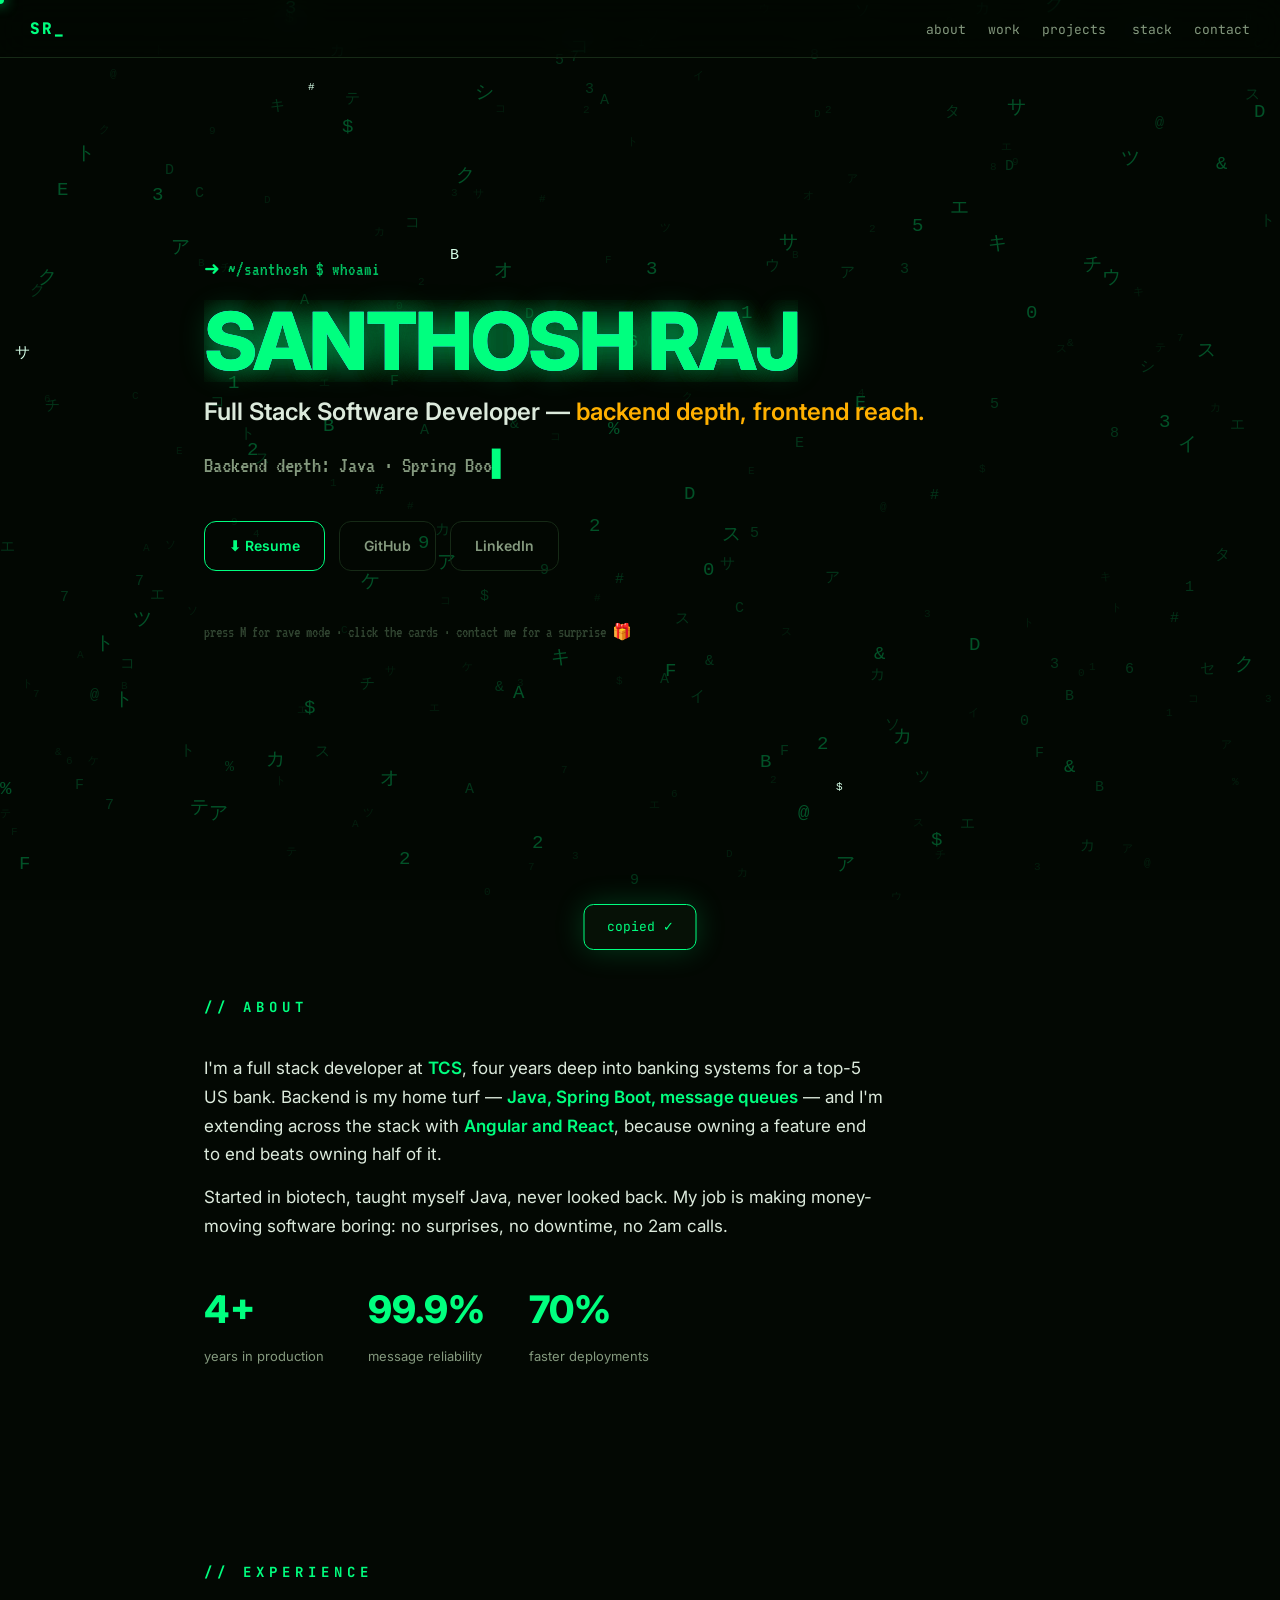
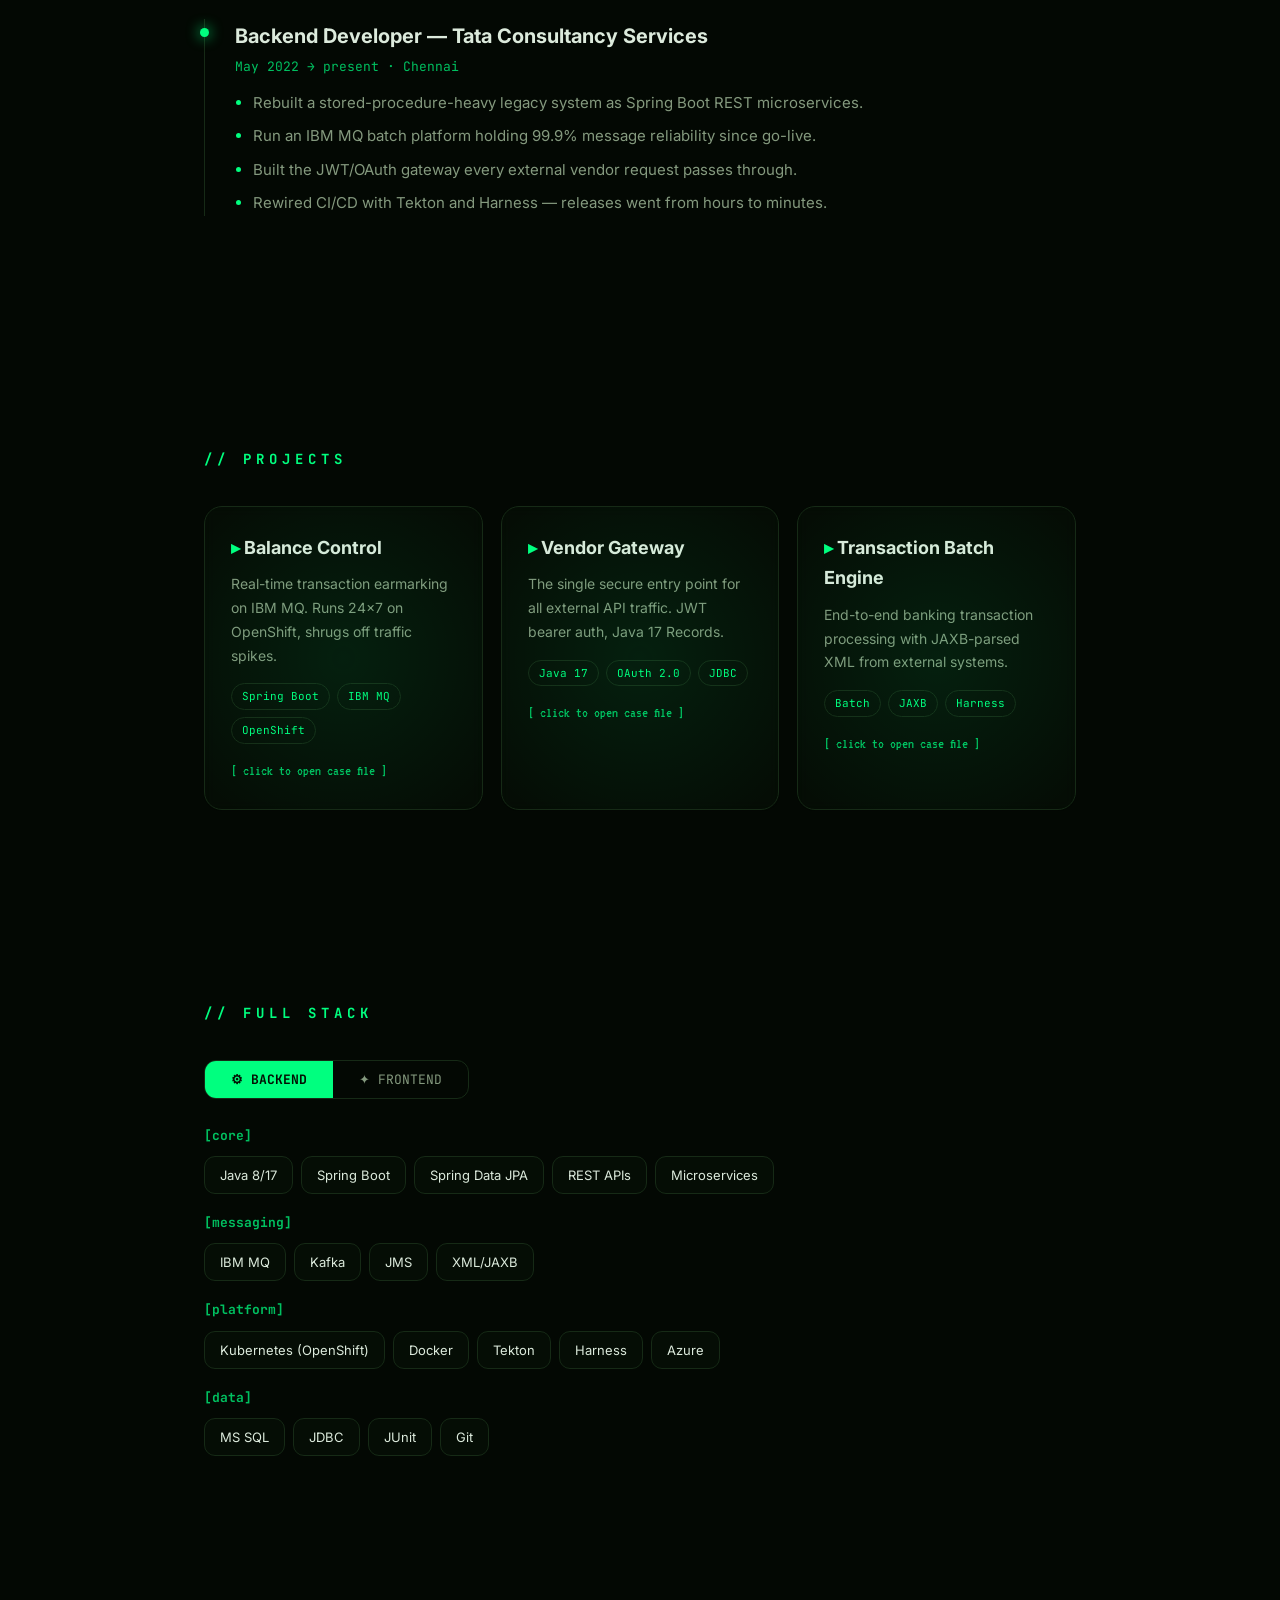
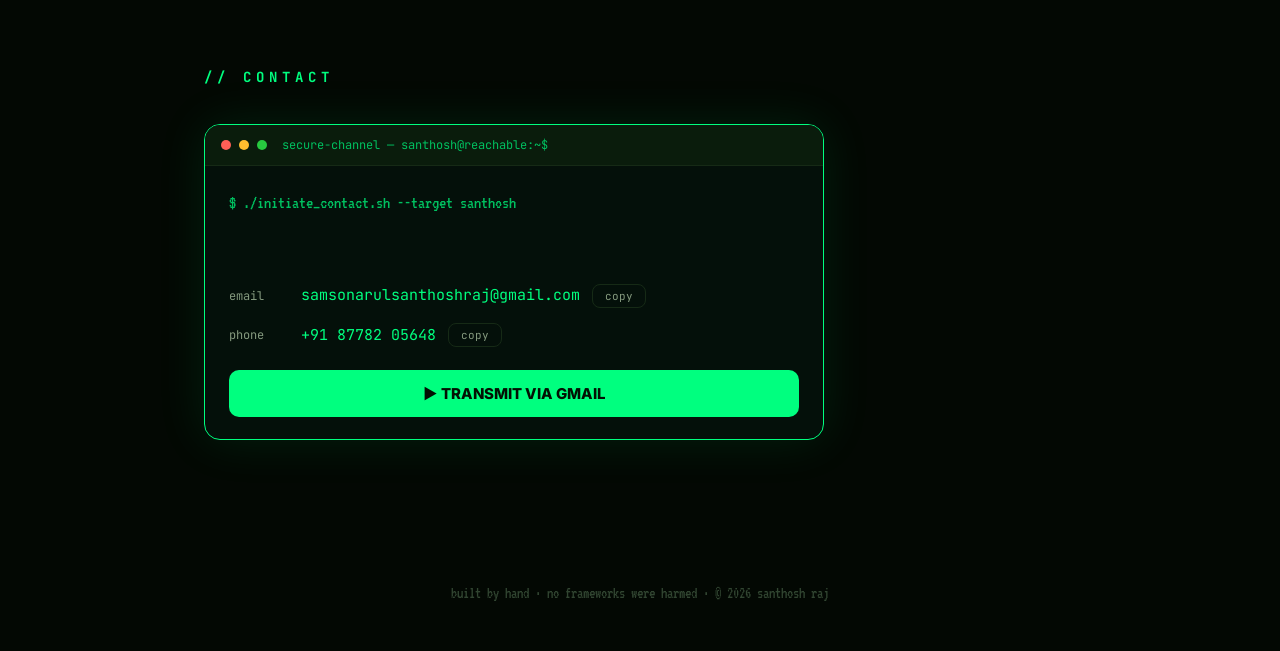
==== commit 063af431: "Create index.html" ====
--- a/index.html
+++ b/index.html
@@ -3,21 +3,21 @@
 <head>
 <meta charset="UTF-8">
 <meta name="viewport" content="width=device-width, initial-scale=1.0">
-<title>Santhosh Raj — Backend Engineer</title>
-<meta name="description" content="Backend engineer. Java, Spring Boot, microservices. I build transaction systems that don't go down.">
-<meta property="og:title" content="Santhosh Raj — Backend Engineer">
-<meta property="og:description" content="Java · Spring Boot · Microservices · follow the white rabbit.">
+<title>Santhosh Raj — Full Stack Software Developer</title>
+<meta name="description" content="Full stack software developer. Java, Spring Boot, Angular, React. I build systems that don't go down.">
+<meta property="og:title" content="Santhosh Raj — Full Stack Software Developer">
+<meta property="og:description" content="Java · Spring Boot · Angular · React · follow the white rabbit.">
 <link rel="preconnect" href="https://fonts.googleapis.com">
 <link rel="preconnect" href="https://fonts.gstatic.com" crossorigin>
-<link href="https://fonts.googleapis.com/css2?family=Space+Grotesk:wght@500;700&family=Inter:wght@400;600&family=JetBrains+Mono:wght@400;700&display=swap" rel="stylesheet">
+<link href="https://fonts.googleapis.com/css2?family=JetBrains+Mono:wght@400;700&family=VT323&family=Inter:wght@400;600;800&display=swap" rel="stylesheet">
 <link rel="icon" href="data:image/svg+xml,<svg xmlns='http://www.w3.org/2000/svg' viewBox='0 0 100 100'><rect width='100' height='100' fill='%23030803'/><text y='78' x='20' font-size='75' fill='%2300ff7f' font-family='monospace'>S</text></svg>">
 <style>
   :root{
-    --bg:#030803; --panel:#08110899; --green:#00ff7f; --green2:#00c060;
+    --bg:#030803; --panel:#08110899; --green:#00ff7f; --green2:#00c060; --amber:#ffb000;
     --text:#dceadc; --muted:#84997e; --border:#162a16;
+    --sans:-apple-system,BlinkMacSystemFont,"SF Pro Display","SF Pro Text","Helvetica Neue","Inter",sans-serif;
     --mono:"JetBrains Mono",ui-monospace,monospace;
-    --head:"Space Grotesk",sans-serif;
-    --sans:"Inter",-apple-system,sans-serif;
+    --term:"VT323","JetBrains Mono",monospace;
   }
   *{margin:0;padding:0;box-sizing:border-box}
   html{scroll-behavior:smooth}
@@ -36,14 +36,14 @@
   #bar{position:fixed;top:0;left:0;height:2px;background:var(--green);width:0;z-index:99;box-shadow:0 0 12px var(--green)}
   nav{position:fixed;top:0;left:0;right:0;z-index:50;display:flex;justify-content:space-between;align-items:center;
     padding:15px 30px;backdrop-filter:blur(16px);background:#03080388;border-bottom:1px solid var(--border)}
-  nav .logo{color:var(--green);font-weight:700;font-family:var(--mono);letter-spacing:2px}
+  nav .logo{color:var(--green);font-weight:800;font-family:var(--mono);letter-spacing:2px}
   nav a{color:var(--muted);text-decoration:none;margin-left:22px;font-size:13px;font-family:var(--mono)}
   nav a:hover{color:var(--green);text-shadow:0 0 12px var(--green)}
 
   header{min-height:100vh;display:flex;flex-direction:column;justify-content:center}
-  .prompt{font-family:var(--mono);color:var(--green2);font-size:14px;margin-bottom:16px}
+  .prompt{font-family:var(--term);color:var(--green2);font-size:19px;margin-bottom:14px}
   .prompt::before{content:"➜ ";color:var(--green)}
-  h1{font-family:var(--head);font-size:clamp(42px,8vw,84px);font-weight:700;letter-spacing:-2px;line-height:1.02}
+  h1{font-size:clamp(40px,7.6vw,80px);font-weight:800;letter-spacing:-2.5px;line-height:1.02}
   .glitch{position:relative;display:inline-block;color:var(--green);text-shadow:0 0 30px #00ff7f44}
   .glitch::before,.glitch::after{content:attr(data-t);position:absolute;left:0;top:0;width:100%;overflow:hidden}
   .glitch::before{color:#0ff;z-index:-1;animation:gl1 3.5s infinite steps(1)}
@@ -52,38 +52,38 @@
     96%{clip-path:inset(60% 0 10% 0);transform:translate(4px,2px)}98%,100%{clip-path:inset(0 0 100% 0);transform:none}}
   @keyframes gl2{0%,93%{clip-path:inset(0 0 100% 0)}95%{clip-path:inset(40% 0 30% 0);transform:translate(5px,1px)}
     97%{clip-path:inset(5% 0 80% 0);transform:translate(-5px,-1px)}99%,100%{clip-path:inset(0 0 100% 0);transform:none}}
-  #typed{font-family:var(--mono);color:var(--muted);font-size:clamp(15px,2.4vw,18px);margin-top:20px;min-height:1.7em}
+  .role-line{font-size:clamp(17px,2.6vw,24px);font-weight:600;margin-top:10px;color:var(--text)}
+  .role-line em{font-style:normal;color:var(--amber)}
+  #typed{font-family:var(--term);color:var(--muted);font-size:clamp(18px,2.8vw,23px);margin-top:14px;min-height:1.6em}
   #typed::after{content:"▋";color:var(--green);animation:blink 1s steps(1) infinite}
   @keyframes blink{50%{opacity:0}}
-  .cta{margin-top:38px;display:flex;gap:14px;flex-wrap:wrap}
+  .cta{margin-top:36px;display:flex;gap:14px;flex-wrap:wrap}
   .btn{padding:12px 24px;border:1px solid var(--green);border-radius:12px;color:var(--green);text-decoration:none;
-    font-size:14px;font-weight:600;font-family:var(--head);background:transparent;position:relative;overflow:hidden;
-    transition:color .3s,box-shadow .3s}
+    font-size:14px;font-weight:600;background:transparent;position:relative;overflow:hidden;transition:color .3s,box-shadow .3s}
   .btn::before{content:"";position:absolute;inset:0;background:var(--green);transform:translateY(101%);transition:transform .3s;z-index:-1}
   .btn:hover{color:#031003;box-shadow:0 0 36px #00ff7f55}
   .btn:hover::before{transform:none}
   .btn.ghost{border-color:var(--border);color:var(--muted)}
   .btn.ghost::before{background:#0d1f0d}
   .btn.ghost:hover{color:var(--green);border-color:var(--green);box-shadow:none}
-  .hint{margin-top:50px;font-size:12px;color:#314531;font-family:var(--mono)}
+  .hint{margin-top:48px;font-size:16px;color:#314531;font-family:var(--term)}
 
   section{padding:96px 0}
-  h2{font-family:var(--mono);font-size:14px;letter-spacing:5px;text-transform:uppercase;color:var(--green);
-    margin-bottom:34px;min-height:1.4em}
+  h2{font-family:var(--mono);font-size:14px;letter-spacing:5px;text-transform:uppercase;color:var(--green);margin-bottom:34px;min-height:1.4em}
   h2::before{content:"// "}
   .reveal{opacity:0;transform:translateY(34px);transition:opacity .7s,transform .7s}
   .reveal.show{opacity:1;transform:none}
   .about p{font-size:17px;max-width:680px;margin-bottom:14px}
   .about b{color:var(--green);font-weight:600}
   .stats{display:flex;gap:44px;margin-top:36px;flex-wrap:wrap}
-  .stat b{display:block;font-family:var(--head);font-size:38px;color:var(--green);font-weight:700}
+  .stat b{display:block;font-size:38px;color:var(--green);font-weight:800}
   .stat span{font-size:13px;color:var(--muted)}
 
   .tl{border-left:1px solid var(--border);padding-left:30px}
   .tl-item{position:relative;margin-bottom:40px}
   .tl-item::before{content:"";position:absolute;left:-35px;top:9px;width:9px;height:9px;border-radius:50%;
     background:var(--green);box-shadow:0 0 14px var(--green)}
-  .tl-item h3{font-family:var(--head);font-size:20px}
+  .tl-item h3{font-size:20px;font-weight:700}
   .tl-item .when{font-size:13px;color:var(--green2);font-family:var(--mono);margin:3px 0 12px}
   .tl-item li{color:var(--muted);font-size:15px;margin:8px 0 8px 18px}
   .tl-item li::marker{color:var(--green)}
@@ -93,110 +93,137 @@
     overflow:hidden;backdrop-filter:blur(6px);transition:.3s;transform-style:preserve-3d}
   .card:hover{border-color:var(--green);box-shadow:0 0 44px #00ff7f22}
   .card .glare{position:absolute;inset:0;background:radial-gradient(420px circle at var(--gx,50%) var(--gy,50%),#00ff7f14,transparent 45%);pointer-events:none}
-  .card h3{font-family:var(--head);font-size:18px;margin-bottom:9px}
+  .card h3{font-size:18px;font-weight:700;margin-bottom:9px}
   .card h3::before{content:"▸ ";color:var(--green)}
   .card p{font-size:14px;color:var(--muted);margin-bottom:16px}
-  .card .open{font-family:var(--mono);font-size:11px;color:var(--green2)}
+  .card .open{font-family:var(--term);font-size:15px;color:var(--green2)}
   .tags{display:flex;flex-wrap:wrap;gap:7px;margin-bottom:12px}
   .tags span{font-size:11px;font-family:var(--mono);color:var(--green);border:1px solid var(--border);padding:3px 10px;border-radius:99px}
 
-  /* ===== project modal ===== */
+  /* modal */
   #overlay{position:fixed;inset:0;z-index:300;background:#000000d9;backdrop-filter:blur(8px);display:none;
     align-items:center;justify-content:center;padding:20px}
   #overlay.on{display:flex}
   #modal{width:min(640px,94vw);background:#061106;border:1px solid var(--green);border-radius:16px;
     box-shadow:0 0 80px #00ff7f33;overflow:hidden;animation:popin .35s cubic-bezier(.2,1.2,.3,1)}
   @keyframes popin{from{transform:scale(.85) translateY(30px);opacity:0}to{transform:none;opacity:1}}
-  #modal .mhead{display:flex;justify-content:space-between;align-items:center;padding:12px 18px;
-    background:#0a1c0c;border-bottom:1px solid var(--border);font-family:var(--mono);font-size:13px;color:var(--green)}
-  #modal .mhead b{letter-spacing:1px}
-  #mclose{background:none;border:1px solid var(--green);color:var(--green);font-family:var(--mono);
-    padding:2px 10px;border-radius:6px}
+  #modal .mhead{display:flex;justify-content:space-between;align-items:center;padding:12px 18px;background:#0a1c0c;
+    border-bottom:1px solid var(--border);font-family:var(--mono);font-size:13px;color:var(--green)}
+  #mclose{background:none;border:1px solid var(--green);color:var(--green);font-family:var(--mono);padding:2px 10px;border-radius:6px}
   #mclose:hover{background:var(--green);color:#031003}
   #mbody{padding:24px 26px;font-size:15px}
-  #mbody .term{font-family:var(--mono);font-size:12.5px;color:var(--green2);white-space:pre-wrap;min-height:5em}
+  #mbody .term{font-family:var(--term);font-size:18px;color:var(--green2);white-space:pre-wrap;min-height:4.5em}
   #mbody .detail{display:none}
   #mbody .detail.on{display:block;animation:fadein .4s}
   @keyframes fadein{from{opacity:0;transform:translateY(8px)}to{opacity:1;transform:none}}
-  #mbody h4{font-family:var(--head);font-size:20px;color:var(--green);margin-bottom:10px}
+  #mbody h4{font-size:20px;color:var(--green);margin-bottom:10px;font-weight:700}
   #mbody li{margin:7px 0 7px 18px;color:var(--muted);font-size:14px}
   #mbody li::marker{color:var(--green)}
   .mmetrics{display:flex;gap:26px;margin-top:18px;flex-wrap:wrap}
   .mmetrics div{font-family:var(--mono);font-size:11px;color:var(--muted)}
-  .mmetrics b{display:block;font-family:var(--head);font-size:22px;color:var(--green)}
-  body.flash::after{content:"";position:fixed;inset:0;background:var(--green);z-index:299;opacity:.18;
-    animation:fl .25s forwards;pointer-events:none}
+  .mmetrics b{display:block;font-size:22px;color:var(--green)}
+  body.flash::after{content:"";position:fixed;inset:0;background:var(--green);z-index:299;opacity:.18;animation:fl .25s forwards;pointer-events:none}
   @keyframes fl{to{opacity:0}}
 
+  /* full-stack flip switcher */
+  .stackswitch{display:flex;gap:0;margin-bottom:26px;border:1px solid var(--border);border-radius:12px;
+    overflow:hidden;width:fit-content;font-family:var(--mono);font-size:13px}
+  .stackswitch button{background:transparent;border:none;color:var(--muted);padding:10px 26px;font-family:var(--mono);
+    font-size:13px;transition:.25s}
+  .stackswitch button.act{background:var(--green);color:#031003;font-weight:700}
+  .flip{perspective:1200px}
+  .flipinner{transition:transform .6s cubic-bezier(.4,.1,.2,1);transform-style:preserve-3d;position:relative}
+  .flip.fe .flipinner{transform:rotateY(180deg)}
+  .face{backface-visibility:hidden}
+  .face.back{position:absolute;inset:0;transform:rotateY(180deg)}
   .skillrow{margin-bottom:18px}
   .skillrow b{font-size:13px;font-family:var(--mono);color:var(--green2);display:block;margin-bottom:9px}
   .chips{display:flex;flex-wrap:wrap;gap:8px}
-  .chips span{padding:7px 15px;background:var(--panel);border:1px solid var(--border);border-radius:11px;
-    font-size:13px;transition:.2s}
+  .chips span{padding:7px 15px;background:var(--panel);border:1px solid var(--border);border-radius:11px;font-size:13px;transition:.2s}
   .chips span:hover{border-color:var(--green);color:var(--green);transform:translateY(-4px)}
-
-  /* ===== contact terminal ===== */
+  .chips span.lvl{border-style:dashed;color:var(--amber)}
+
+  /* contact terminal */
   .termbox{background:#04100a;border:1px solid var(--green);border-radius:16px;overflow:hidden;
-    box-shadow:0 0 50px #00ff7f1a;max-width:600px}
-  .termbox .thead{padding:10px 16px;background:#0a1c0c;border-bottom:1px solid var(--border);
-    font-family:var(--mono);font-size:12px;color:var(--green2);display:flex;gap:8px;align-items:center}
-  .thead i{width:10px;height:10px;border-radius:50%;display:inline-block}
+    box-shadow:0 0 50px #00ff7f1a;max-width:620px}
+  .thead{padding:10px 16px;background:#0a1c0c;border-bottom:1px solid var(--border);font-family:var(--mono);
+    font-size:12px;color:var(--green2);display:flex;gap:8px;align-items:center}
+  .thead i{width:10px;height:10px;border-radius:50%}
   .thead i:nth-child(1){background:#ff5f56}.thead i:nth-child(2){background:#ffbd2e}.thead i:nth-child(3){background:#27c93f}
-  .tbody{padding:22px 24px;font-family:var(--mono);font-size:14px}
-  #conlog{white-space:pre-wrap;color:var(--green2);min-height:4.5em;font-size:12.5px}
-  .conrow{display:flex;align-items:center;gap:12px;margin-top:14px;flex-wrap:wrap}
+  .tbody{padding:22px 24px}
+  #conlog{white-space:pre-wrap;color:var(--green2);min-height:4.5em;font-family:var(--term);font-size:18px}
+  .conrow{display:flex;align-items:center;gap:12px;margin-top:14px;flex-wrap:wrap;font-family:var(--mono)}
   .conrow .lbl{color:var(--muted);font-size:12px;min-width:60px}
   .conrow .val{color:var(--green);font-size:15px}
-  .copy{background:none;border:1px solid var(--border);color:var(--muted);font-family:var(--mono);
-    font-size:11px;padding:4px 12px;border-radius:8px;transition:.2s}
+  .copy{background:none;border:1px solid var(--border);color:var(--muted);font-family:var(--mono);font-size:11px;
+    padding:4px 12px;border-radius:8px;transition:.2s}
   .copy:hover{border-color:var(--green);color:var(--green)}
-  .sendbtn{margin-top:22px;width:100%;padding:14px;background:var(--green);color:#031003;border:none;
-    font-family:var(--head);font-weight:700;font-size:15px;border-radius:10px;transition:.2s;position:relative;overflow:hidden}
+  .sendbtn{margin-top:22px;width:100%;padding:14px;background:var(--green);color:#031003;border:none;font-weight:800;
+    font-size:15px;border-radius:10px;transition:.2s;font-family:var(--sans)}
   .sendbtn:hover{box-shadow:0 0 40px #00ff7f66;transform:translateY(-2px)}
   .sendbtn.sending{pointer-events:none;background:#0a3a1a;color:var(--green)}
+
+  /* ===== GIFT SYSTEM ===== */
+  #giftlay{position:fixed;inset:0;z-index:400;background:#000000cc;backdrop-filter:blur(6px);display:none;
+    align-items:center;justify-content:center}
+  #giftlay.on{display:flex}
+  #giftbox{text-align:center}
+  #giftbox .box{font-size:90px;display:inline-block;animation:wiggle 1s infinite;filter:drop-shadow(0 0 24px #00ff7f)}
+  @keyframes wiggle{0%,100%{transform:rotate(-6deg) scale(1)}50%{transform:rotate(6deg) scale(1.08)}}
+  #giftbox .tap{font-family:var(--term);color:var(--green);font-size:20px;margin-top:14px;animation:blink 1.4s steps(1) infinite}
+  #giftcard{display:none;background:#061106;border:1px solid var(--green);border-radius:18px;padding:38px 34px;
+    max-width:430px;box-shadow:0 0 90px #00ff7f44;animation:popin .45s cubic-bezier(.2,1.4,.3,1)}
+  #giftcard.on{display:block}
+  #giftcard .big{font-size:44px;margin-bottom:10px}
+  #giftcard h3{font-size:22px;color:var(--green);margin-bottom:10px;font-weight:800}
+  #giftcard p{color:var(--muted);font-size:15px;margin-bottom:18px}
+  #giftcard .coupon{border:2px dashed var(--amber);border-radius:12px;padding:14px;font-family:var(--mono);
+    color:var(--amber);font-size:13px;margin-bottom:20px;background:#1a120033}
+  #giftcard .coupon b{font-size:16px;letter-spacing:2px}
+  #giftcard button{background:var(--green);color:#031003;border:none;padding:11px 30px;border-radius:10px;
+    font-weight:800;font-size:14px;font-family:var(--sans)}
+  #giftcard button:hover{box-shadow:0 0 30px #00ff7f66}
 
   #toast{position:fixed;bottom:30px;left:50%;transform:translate(-50%,80px);z-index:500;background:#061106;
     border:1px solid var(--green);color:var(--green);font-family:var(--mono);font-size:13px;padding:11px 22px;
     border-radius:10px;transition:transform .35s cubic-bezier(.2,1.2,.3,1);box-shadow:0 0 30px #00ff7f33}
   #toast.on{transform:translate(-50%,0)}
-
-  #rabbit{position:fixed;bottom:-60px;left:-60px;font-size:30px;z-index:200;transition:none;
-    filter:drop-shadow(0 0 8px #00ff7f);user-select:none}
-  footer{padding:44px 0;text-align:center;color:#314531;font-size:12px;font-family:var(--mono)}
+  #rabbit{position:fixed;bottom:-60px;left:-60px;font-size:30px;z-index:200;filter:drop-shadow(0 0 8px #00ff7f);user-select:none}
+  footer{padding:44px 0;text-align:center;color:#314531;font-size:16px;font-family:var(--term)}
 </style>
 </head>
 <body>
 <canvas id="matrix"></canvas>
 <div class="cur"></div><div class="ring"></div>
 <div id="bar"></div>
-<div id="toast">copied to clipboard ✓</div>
+<div id="toast">copied ✓</div>
 <div id="rabbit" title="follow me">🐇</div>
 
 <nav>
   <div class="logo">SR_</div>
   <div><a href="#about">about</a><a href="#work">work</a><a href="#projects">projects</a>
-    <a href="#skills">skills</a><a href="#contact">contact</a></div>
+    <a href="#stack">stack</a><a href="#contact">contact</a></div>
 </nav>
 
 <main>
 <header>
   <div class="prompt">~/santhosh $ whoami</div>
-  <h1><span class="glitch" data-t="SANTHOSH RAJ">SANTHOSH RAJ</span><br>
-    <span style="color:var(--text);font-size:.5em;letter-spacing:-1px">I build backends that don't blink.</span></h1>
+  <h1><span class="glitch" data-t="SANTHOSH RAJ">SANTHOSH RAJ</span></h1>
+  <div class="role-line">Full Stack Software Developer — <em>backend depth, frontend reach.</em></div>
   <div id="typed"></div>
   <div class="cta">
     <a class="btn magnetic" href="resume.pdf" download="Santhosh_Raj_Resume.pdf">⬇ Resume</a>
     <a class="btn magnetic ghost" href="https://github.com/ZoroMaki" target="_blank">GitHub</a>
     <a class="btn magnetic ghost" href="https://linkedin.com/in/thesanthoshraj" target="_blank">LinkedIn</a>
   </div>
-  <div class="hint">press M for rave mode · click the cards · follow the white rabbit</div>
+  <div class="hint">press M for rave mode · click the cards · contact me for a surprise 🎁</div>
 </header>
 
 <section id="about" class="about">
   <h2 class="decode">About</h2>
   <div class="reveal">
-    <p>I'm a backend engineer at <b>TCS</b>, four years deep into banking systems for a top-5 US bank. My job is making sure money-moving software stays boring — no surprises, no downtime, no 2am calls.</p>
-    <p>Started in biotech, taught myself Java, never looked back. These days I think in <b>Spring Boot, message queues and pipelines</b>. Currently adding Kafka, Angular and React.</p>
+    <p>I'm a full stack developer at <b>TCS</b>, four years deep into banking systems for a top-5 US bank. Backend is my home turf — <b>Java, Spring Boot, message queues</b> — and I'm extending across the stack with <b>Angular and React</b>, because owning a feature end to end beats owning half of it.</p>
+    <p>Started in biotech, taught myself Java, never looked back. My job is making money-moving software boring: no surprises, no downtime, no 2am calls.</p>
     <div class="stats">
       <div class="stat"><b data-n="4" data-s="+">0</b><span>years in production</span></div>
       <div class="stat"><b data-n="99.9" data-s="%">0</b><span>message reliability</span></div>
@@ -228,30 +255,41 @@
       <h3>Balance Control</h3>
       <p>Real-time transaction earmarking on IBM MQ. Runs 24x7 on OpenShift, shrugs off traffic spikes.</p>
       <div class="tags"><span>Spring Boot</span><span>IBM MQ</span><span>OpenShift</span></div>
-      <span class="open">[ click to open case file ]</span>
-    </div>
+      <span class="open">[ click to open case file ]</span></div>
     <div class="card" data-p="1"><div class="glare"></div>
       <h3>Vendor Gateway</h3>
       <p>The single secure entry point for all external API traffic. JWT bearer auth, Java 17 Records.</p>
       <div class="tags"><span>Java 17</span><span>OAuth 2.0</span><span>JDBC</span></div>
-      <span class="open">[ click to open case file ]</span>
-    </div>
+      <span class="open">[ click to open case file ]</span></div>
     <div class="card" data-p="2"><div class="glare"></div>
       <h3>Transaction Batch Engine</h3>
       <p>End-to-end banking transaction processing with JAXB-parsed XML from external systems.</p>
       <div class="tags"><span>Batch</span><span>JAXB</span><span>Harness</span></div>
-      <span class="open">[ click to open case file ]</span>
+      <span class="open">[ click to open case file ]</span></div>
+  </div>
+</section>
+
+<section id="stack">
+  <h2 class="decode">Full Stack</h2>
+  <div class="reveal">
+    <div class="stackswitch">
+      <button id="swBE" class="act">⚙ BACKEND</button>
+      <button id="swFE">✦ FRONTEND</button>
     </div>
-  </div>
-</section>
-
-<section id="skills">
-  <h2 class="decode">Skills</h2>
-  <div class="reveal">
-    <div class="skillrow"><b>[core]</b><div class="chips"><span>Java 8/17</span><span>Spring Boot</span><span>Spring Data JPA</span><span>REST APIs</span><span>Microservices</span></div></div>
-    <div class="skillrow"><b>[messaging]</b><div class="chips"><span>IBM MQ</span><span>Kafka</span><span>JMS</span><span>XML/JAXB</span></div></div>
-    <div class="skillrow"><b>[platform]</b><div class="chips"><span>Kubernetes (OpenShift)</span><span>Docker</span><span>Tekton</span><span>Harness</span><span>Azure</span></div></div>
-    <div class="skillrow"><b>[also]</b><div class="chips"><span>MS SQL</span><span>JUnit</span><span>Git</span><span>Angular</span><span>React</span></div></div>
+    <div class="flip" id="flip"><div class="flipinner" id="flipinner">
+      <div class="face front">
+        <div class="skillrow"><b>[core]</b><div class="chips"><span>Java 8/17</span><span>Spring Boot</span><span>Spring Data JPA</span><span>REST APIs</span><span>Microservices</span></div></div>
+        <div class="skillrow"><b>[messaging]</b><div class="chips"><span>IBM MQ</span><span>Kafka</span><span>JMS</span><span>XML/JAXB</span></div></div>
+        <div class="skillrow"><b>[platform]</b><div class="chips"><span>Kubernetes (OpenShift)</span><span>Docker</span><span>Tekton</span><span>Harness</span><span>Azure</span></div></div>
+        <div class="skillrow"><b>[data]</b><div class="chips"><span>MS SQL</span><span>JDBC</span><span>JUnit</span><span>Git</span></div></div>
+      </div>
+      <div class="face back">
+        <div class="skillrow"><b>[frameworks]</b><div class="chips"><span>Angular</span><span>React</span><span class="lvl">leveling up daily</span></div></div>
+        <div class="skillrow"><b>[languages]</b><div class="chips"><span>JavaScript</span><span>TypeScript</span><span>HTML/CSS</span></div></div>
+        <div class="skillrow"><b>[proof]</b><div class="chips"><span>this site — vanilla JS, zero frameworks</span></div></div>
+        <div class="skillrow"><b>[next]</b><div class="chips"><span class="lvl">Next.js</span><span class="lvl">Tailwind</span></div></div>
+      </div>
+    </div></div>
   </div>
 </section>
 
@@ -266,7 +304,7 @@
           <button class="copy" data-c="samsonarulsanthoshraj@gmail.com">copy</button></div>
         <div class="conrow"><span class="lbl">phone</span><span class="val">+91 87782 05648</span>
           <button class="copy" data-c="+918778205648">copy</button></div>
-        <button class="sendbtn" id="send">▶ TRANSMIT MESSAGE</button>
+        <button class="sendbtn" id="send">▶ TRANSMIT VIA GMAIL</button>
       </div>
     </div>
   </div>
@@ -275,38 +313,45 @@
 <footer>built by hand · no frameworks were harmed · © 2026 santhosh raj</footer>
 </main>
 
-<!-- project modal -->
-<div id="overlay">
-  <div id="modal">
-    <div class="mhead"><b id="mtitle">CASE FILE</b><button id="mclose">✕ ESC</button></div>
-    <div id="mbody">
-      <div class="term" id="mterm"></div>
-      <div class="detail" id="mdetail"></div>
-    </div>
+<div id="overlay"><div id="modal">
+  <div class="mhead"><b id="mtitle">CASE FILE</b><button id="mclose">✕ ESC</button></div>
+  <div id="mbody"><div class="term" id="mterm"></div><div class="detail" id="mdetail"></div></div>
+</div></div>
+
+<div id="giftlay">
+  <div id="giftbox"><span class="box">🎁</span><div class="tap">[ click the gift to open ]</div></div>
+  <div id="giftcard">
+    <div class="big">🎉</div>
+    <h3 id="gifttitle">You just made my day!</h3>
+    <p id="giftmsg">Most people scroll past. You reached out — and that means a lot. Good things happen to people who take action. 💚</p>
+    <div class="coupon">COUPON · <b>FREE-COFFEE-001</b><br>redeemable at our first interview ☕<br>(yes, I'm serious — remind me)</div>
+    <button id="giftok">Keep the luck ✓</button>
   </div>
 </div>
 
 <script>
 const GLY='アイウエオカキクケコサシスセソタチツテト0123456789$#@%&ABCDEF';
 
-/* ===== matrix rain (3 layers + mouse repulsion) ===== */
+/* ===== matrix rain — slowed down ===== */
 const cv=document.getElementById('matrix'),cx=cv.getContext('2d');
 let W,H,layers=[],mouse={x:-999,y:-999},rave=false;
 function init(){W=cv.width=innerWidth;H=cv.height=innerHeight;layers=[];
-  [{f:11,sp:.4,a:.10},{f:15,sp:.7,a:.20},{f:19,sp:1.1,a:.34}].forEach(L=>{
+  [{f:11,sp:.18,a:.09},{f:15,sp:.32,a:.18},{f:19,sp:.5,a:.30}].forEach(L=>{
     const n=Math.floor(W/L.f);
     layers.push({...L,drops:Array.from({length:n},()=>Math.random()*H/L.f),offs:Array(n).fill(0)});});}
 init();addEventListener('resize',init);
 addEventListener('mousemove',e=>{mouse.x=e.clientX;mouse.y=e.clientY});
-(function rain(){cx.fillStyle='rgba(3,8,3,0.10)';cx.fillRect(0,0,W,H);
+let last=0;
+(function rain(ts){requestAnimationFrame(rain);
+  if(ts-last<40)return;last=ts;            /* throttled: calmer, slower flow */
+  cx.fillStyle='rgba(3,8,3,0.08)';cx.fillRect(0,0,W,H);
   layers.forEach(L=>{cx.font=L.f+'px monospace';
     L.drops.forEach((y,i)=>{const px=i*L.f,py=y*L.f;
       const dx=px-mouse.x,dy=py-mouse.y,d=Math.hypot(dx,dy)||1;
       L.offs[i]+=(d<130?(dx/d)*((130-d)/130)*6:0)-L.offs[i]*.08;
       cx.fillStyle=Math.random()<.012?'#d6ffe8':`rgba(0,255,127,${rave?L.a*2.4:L.a})`;
       cx.fillText(GLY[Math.random()*GLY.length|0],px+L.offs[i],py);
-      L.drops[i]=py>H&&Math.random()>0.975?0:y+L.sp;});});
-  requestAnimationFrame(rain);})();
+      L.drops[i]=py>H&&Math.random()>0.975?0:y+L.sp;});});})(0);
 
 /* ===== cursor ===== */
 const cur=document.querySelector('.cur'),ring=document.querySelector('.ring');let rx=0,ry=0;
@@ -317,30 +362,41 @@
   el.onmouseenter=()=>ring.classList.add('on');el.onmouseleave=()=>ring.classList.remove('on');});}
 bindHover();
 
-/* ===== glyph burst on click ===== */
-addEventListener('click',e=>{for(let i=0;i<10;i++){
-  const s=document.createElement('span');s.textContent=GLY[Math.random()*GLY.length|0];
-  Object.assign(s.style,{position:'fixed',left:e.clientX+'px',top:e.clientY+'px',color:'#00ff7f',
-    fontFamily:'monospace',fontSize:'13px',zIndex:997,pointerEvents:'none',textShadow:'0 0 8px #00ff7f'});
+/* ===== glyph burst ===== */
+function burst(x,y,chars,count){for(let i=0;i<count;i++){
+  const s=document.createElement('span');s.textContent=chars[Math.random()*chars.length|0];
+  Object.assign(s.style,{position:'fixed',left:x+'px',top:y+'px',zIndex:997,pointerEvents:'none',
+    fontSize:(12+Math.random()*14)+'px',color:'#00ff7f',textShadow:'0 0 8px #00ff7f'});
   document.body.appendChild(s);
-  const a=Math.random()*Math.PI*2,v=40+Math.random()*70;
-  s.animate([{transform:'translate(0,0)',opacity:1},
-    {transform:`translate(${Math.cos(a)*v}px,${Math.sin(a)*v}px)`,opacity:0}],
-    {duration:700,easing:'cubic-bezier(.2,.7,.3,1)'}).onfinish=()=>s.remove();}});
+  const a=Math.random()*Math.PI*2,v=50+Math.random()*120;
+  s.animate([{transform:'translate(0,0) rotate(0)',opacity:1},
+    {transform:`translate(${Math.cos(a)*v}px,${Math.sin(a)*v+60}px) rotate(${Math.random()*360}deg)`,opacity:0}],
+    {duration:900+Math.random()*500,easing:'cubic-bezier(.2,.7,.3,1)'}).onfinish=()=>s.remove();}}
+addEventListener('click',e=>burst(e.clientX,e.clientY,GLY,8));
+
+/* ===== confetti (emoji shower from top) ===== */
+function confetti(){const ems=['🎉','💚','✨','🎊','⭐','🍀'];
+  for(let i=0;i<70;i++){const s=document.createElement('span');
+    s.textContent=ems[Math.random()*ems.length|0];
+    Object.assign(s.style,{position:'fixed',left:Math.random()*100+'vw',top:'-40px',zIndex:401,
+      pointerEvents:'none',fontSize:(14+Math.random()*22)+'px'});
+    document.body.appendChild(s);
+    s.animate([{transform:'translateY(0) rotate(0)',opacity:1},
+      {transform:`translateY(${innerHeight+80}px) rotate(${Math.random()*720-360}deg)`,opacity:.9}],
+      {duration:2200+Math.random()*1800,easing:'cubic-bezier(.3,.4,.6,1)',delay:Math.random()*600})
+      .onfinish=()=>s.remove();}}
 
 /* ===== typing ===== */
-const lines=['Java · Spring Boot · Microservices','99.9% uptime is a lifestyle.','IBM MQ whisperer. Kafka curious.','Follow the white rabbit 🐇'];
+const lines=['Backend depth: Java · Spring Boot · MQ','Frontend reach: Angular · React','99.9% uptime is a lifestyle.','Contact me — there\'s a gift in it 🎁'];
 const t=document.getElementById('typed');let li=0,ci=0,del=false;
 (function type(){const s=lines[li];t.textContent=s.slice(0,ci);
   if(!del&&ci<s.length){ci++;setTimeout(type,55);}else if(!del){del=true;setTimeout(type,1700);}
   else if(ci>0){ci--;setTimeout(type,26);}else{del=false;li=(li+1)%lines.length;setTimeout(type,350);}})();
 
-/* ===== decode headings / reveal / counters / progress ===== */
+/* ===== decode / reveal / counters / progress ===== */
 function decode(el){const tg=el.dataset.txt||(el.dataset.txt=el.textContent);let f=0;
   (function tick(){el.textContent=tg.split('').map((c,i)=>i<f?c:GLY[Math.random()*GLY.length|0]).join('');
     if(f<=tg.length){f+=.5;setTimeout(tick,28);}})();}
-new IntersectionObserver(es=>es.forEach(e=>{if(e.isIntersecting&&!e.target.done){e.target.done=true;decode(e.target);}}),
-  {threshold:.6}).observe;
 const dio=new IntersectionObserver(es=>es.forEach(e=>{if(e.isIntersecting&&!e.target.done){e.target.done=true;decode(e.target);}}),{threshold:.6});
 document.querySelectorAll('.decode').forEach(h=>dio.observe(h));
 const rio=new IntersectionObserver(es=>es.forEach(e=>e.isIntersecting&&e.target.classList.add('show')),{threshold:.1});
@@ -365,75 +421,88 @@
     c.style.setProperty('--gx',x*100+'%');c.style.setProperty('--gy',y*100+'%');});
   c.addEventListener('mouseleave',()=>c.style.transform='');});
 
-/* ===== project case-file modals ===== */
+/* ===== project modals ===== */
 const projects=[
- {file:'BALANCE_CONTROL.case',title:'Balance Control',
-  boot:'> opening case file...\n> decrypting BALANCE_CONTROL.case ... OK\n> classification: PRODUCTION / 24x7\n',
-  html:`<h4>Balance Control — real-time earmarking</h4>
-  <ul><li>Spring Boot service consuming IBM MQ via JMSListener — fully asynchronous, non-blocking.</li>
+ {file:'BALANCE_CONTROL.case',boot:'> opening case file...\n> decrypting BALANCE_CONTROL.case ... OK\n> classification: PRODUCTION / 24x7\n',
+  html:`<h4>Balance Control — real-time earmarking</h4><ul>
+  <li>Spring Boot service consuming IBM MQ via JMSListener — fully asynchronous, non-blocking.</li>
   <li>Deployed on OpenShift with load balancing and tuned pod autoscaling.</li>
-  <li>Handles traffic spikes with zero downtime; zero manual intervention since launch.</li>
-  <li>Contributed to integration architecture, not just implementation.</li></ul>
+  <li>Handles traffic spikes with zero downtime; zero manual intervention since launch.</li></ul>
   <div class="mmetrics"><div><b>24x7</b>runtime</div><div><b>99.9%</b>reliability</div><div><b>0</b>manual steps</div></div>`},
- {file:'VENDOR_GATEWAY.case',title:'Vendor Gateway',
-  boot:'> opening case file...\n> decrypting VENDOR_GATEWAY.case ... OK\n> classification: SECURITY-CRITICAL\n',
-  html:`<h4>Vendor Gateway — one door, properly locked</h4>
-  <ul><li>Single secure entry point for 100% of external vendor API traffic.</li>
+ {file:'VENDOR_GATEWAY.case',boot:'> opening case file...\n> decrypting VENDOR_GATEWAY.case ... OK\n> classification: SECURITY-CRITICAL\n',
+  html:`<h4>Vendor Gateway — one door, properly locked</h4><ul>
+  <li>Single secure entry point for 100% of external vendor API traffic.</li>
   <li>JWT bearer-token auth (OAuth 2.0) — only pre-approved vendors get through.</li>
-  <li>Java 17 Records over JDBC: less boilerplate, queries that are easy to debug.</li>
-  <li>Every request auditable end to end.</li></ul>
-  <div class="mmetrics"><div><b>100%</b>traffic covered</div><div><b>0</b>breaches</div><div><b>Java 17</b>modern stack</div></div>`},
- {file:'TXN_BATCH.case',title:'Transaction Batch Engine',
-  boot:'> opening case file...\n> decrypting TXN_BATCH.case ... OK\n> classification: DATA PIPELINE\n',
-  html:`<h4>Transaction Batch Engine — end to end</h4>
-  <ul><li>Collects and processes banking transactions: creates, updates, status tracking via JDBC.</li>
-  <li>JAXB XML parsing that survived every undocumented edge case the upstream system invented.</li>
-  <li>Docs kept current through two rounds of scope changes — the team stopped guessing.</li></ul>
+  <li>Java 17 Records over JDBC: less boilerplate, easier debugging.</li></ul>
+  <div class="mmetrics"><div><b>100%</b>traffic covered</div><div><b>0</b>breaches</div><div><b>Java 17</b>stack</div></div>`},
+ {file:'TXN_BATCH.case',boot:'> opening case file...\n> decrypting TXN_BATCH.case ... OK\n> classification: DATA PIPELINE\n',
+  html:`<h4>Transaction Batch Engine — end to end</h4><ul>
+  <li>Banking transaction lifecycles — creates, updates, status tracking via JDBC.</li>
+  <li>JAXB XML parsing that survived every undocumented edge case upstream invented.</li></ul>
   <div class="mmetrics"><div><b>E2E</b>lifecycle</div><div><b>0</b>parse defects</div><div><b>2x</b>scope survived</div></div>`}];
 const overlay=document.getElementById('overlay'),mterm=document.getElementById('mterm'),
   mdetail=document.getElementById('mdetail'),mtitle=document.getElementById('mtitle');
-function openProj(i){const p=projects[i];
+document.querySelectorAll('.card').forEach(c=>c.addEventListener('click',()=>{
+  const p=projects[+c.dataset.p];
   document.body.classList.remove('flash');void document.body.offsetWidth;document.body.classList.add('flash');
   overlay.classList.add('on');mtitle.textContent=p.file;mdetail.classList.remove('on');mdetail.innerHTML=p.html;
   let k=0;mterm.textContent='';
   (function tw(){if(k<=p.boot.length){mterm.textContent=p.boot.slice(0,k++);setTimeout(tw,14);}
-    else mdetail.classList.add('on');})();bindHover();}
-document.querySelectorAll('.card').forEach(c=>c.addEventListener('click',()=>openProj(+c.dataset.p)));
+    else mdetail.classList.add('on');})();bindHover();}));
 function closeM(){overlay.classList.remove('on')}
 document.getElementById('mclose').addEventListener('click',e=>{e.stopPropagation();closeM();});
 overlay.addEventListener('click',e=>{if(e.target===overlay)closeM();});
-addEventListener('keydown',e=>{if(e.key==='Escape')closeM();});
-
-/* ===== contact terminal ===== */
+addEventListener('keydown',e=>{if(e.key==='Escape'){closeM();giftlay.classList.remove('on');}});
+
+/* ===== full-stack flip ===== */
+const flip=document.getElementById('flip'),swBE=document.getElementById('swBE'),swFE=document.getElementById('swFE');
+swBE.addEventListener('click',()=>{flip.classList.remove('fe');swBE.classList.add('act');swFE.classList.remove('act');});
+swFE.addEventListener('click',()=>{flip.classList.add('fe');swFE.classList.add('act');swBE.classList.remove('act');});
+
+/* ===== GIFT SYSTEM ===== */
+const giftlay=document.getElementById('giftlay'),giftbox=document.getElementById('giftbox'),
+  giftcard=document.getElementById('giftcard');
+let giftShown=false;
+function giveGift(title,msg){if(giftShown)return;giftShown=true;
+  giftlay.classList.add('on');giftbox.style.display='block';giftcard.classList.remove('on');
+  document.getElementById('gifttitle').textContent=title;
+  document.getElementById('giftmsg').textContent=msg;bindHover();}
+giftbox.addEventListener('click',()=>{giftbox.style.display='none';
+  giftcard.classList.add('on');confetti();});
+document.getElementById('giftok').addEventListener('click',()=>{giftlay.classList.remove('on');
+  setTimeout(()=>giftShown=false,30000);}); /* re-giftable after 30s */
+
+/* ===== contact: copy + gmail ===== */
 const toast=document.getElementById('toast');
-function showToast(msg){toast.textContent=msg;toast.classList.add('on');
-  setTimeout(()=>toast.classList.remove('on'),1800);}
-document.querySelectorAll('.copy').forEach(b=>b.addEventListener('click',()=>{
-  navigator.clipboard.writeText(b.dataset.c).then(()=>showToast('copied to clipboard ✓'));}));
+function showToast(m){toast.textContent=m;toast.classList.add('on');setTimeout(()=>toast.classList.remove('on'),1800);}
+document.querySelectorAll('.copy').forEach(b=>b.addEventListener('click',e=>{
+  navigator.clipboard.writeText(b.dataset.c).then(()=>{showToast('copied ✓');
+    burst(e.clientX,e.clientY,['💚','✨','🍀'],14);
+    setTimeout(()=>giveGift('You\'ve got great taste! 🍀',
+      'You just copied my contact — that tiny action might be the start of something great. Whatever you\'re building, I hope it ships clean and scales easy. 💚'),700);});}));
 document.getElementById('send').addEventListener('click',function(){
   const log=document.getElementById('conlog');this.classList.add('sending');this.textContent='ESTABLISHING LINK...';
   const seq=['$ ./initiate_contact.sh --target santhosh','> resolving host ............ OK',
-    '> handshake (TLS 1.3) ....... OK','> channel encrypted ......... OK','> opening mail client ....... ▋'];
+    '> handshake (TLS 1.3) ....... OK','> channel encrypted ......... OK','> opening Gmail ............. ▋'];
   let i=0;log.textContent='';
   const iv=setInterval(()=>{log.textContent=seq.slice(0,++i).join('\n');
     if(i>=seq.length){clearInterval(iv);
-      setTimeout(()=>{location.href='mailto:samsonarulsanthoshraj@gmail.com?subject=Interview%20Request%20—%20found%20you%20via%20portfolio';
-        this.classList.remove('sending');this.textContent='▶ TRANSMIT MESSAGE';},500);}},330);});
-
-/* ===== white rabbit ===== */
+      window.open('https://mail.google.com/mail/?view=cm&fs=1&to=samsonarulsanthoshraj@gmail.com&su=Interview%20Request%20%E2%80%94%20found%20you%20via%20portfolio','_blank');
+      this.classList.remove('sending');this.textContent='▶ TRANSMIT VIA GMAIL';
+      setTimeout(()=>giveGift('You just made my day! 🎉',
+        'Most people scroll past. You reached out — and that says everything about you. I reply fast. Talk soon! 💚'),800);}},330);});
+
+/* ===== rabbit ===== */
 const rb=document.getElementById('rabbit');
 function hop(){const fromLeft=Math.random()>.5,y=60+Math.random()*40;
   rb.style.transition='none';rb.style.bottom=y+'vh';
-  rb.style.left=fromLeft?'-60px':'calc(100vw + 60px)';
-  rb.style.transform=fromLeft?'scaleX(-1)':'';
-  requestAnimationFrame(()=>requestAnimationFrame(()=>{
-    rb.style.transition='left 7s linear';
+  rb.style.left=fromLeft?'-60px':'calc(100vw + 60px)';rb.style.transform=fromLeft?'scaleX(-1)':'';
+  requestAnimationFrame(()=>requestAnimationFrame(()=>{rb.style.transition='left 8s linear';
     rb.style.left=fromLeft?'calc(100vw + 60px)':'-60px';}));}
 setInterval(hop,16000);setTimeout(hop,5000);
 rb.addEventListener('click',()=>{showToast('good choice. 🐇');
   document.getElementById('contact').scrollIntoView({behavior:'smooth'});});
 
-/* ===== easter eggs ===== */
 addEventListener('keydown',e=>{if(e.key.toLowerCase()==='m')rave=!rave;});
 </script>
 </body>
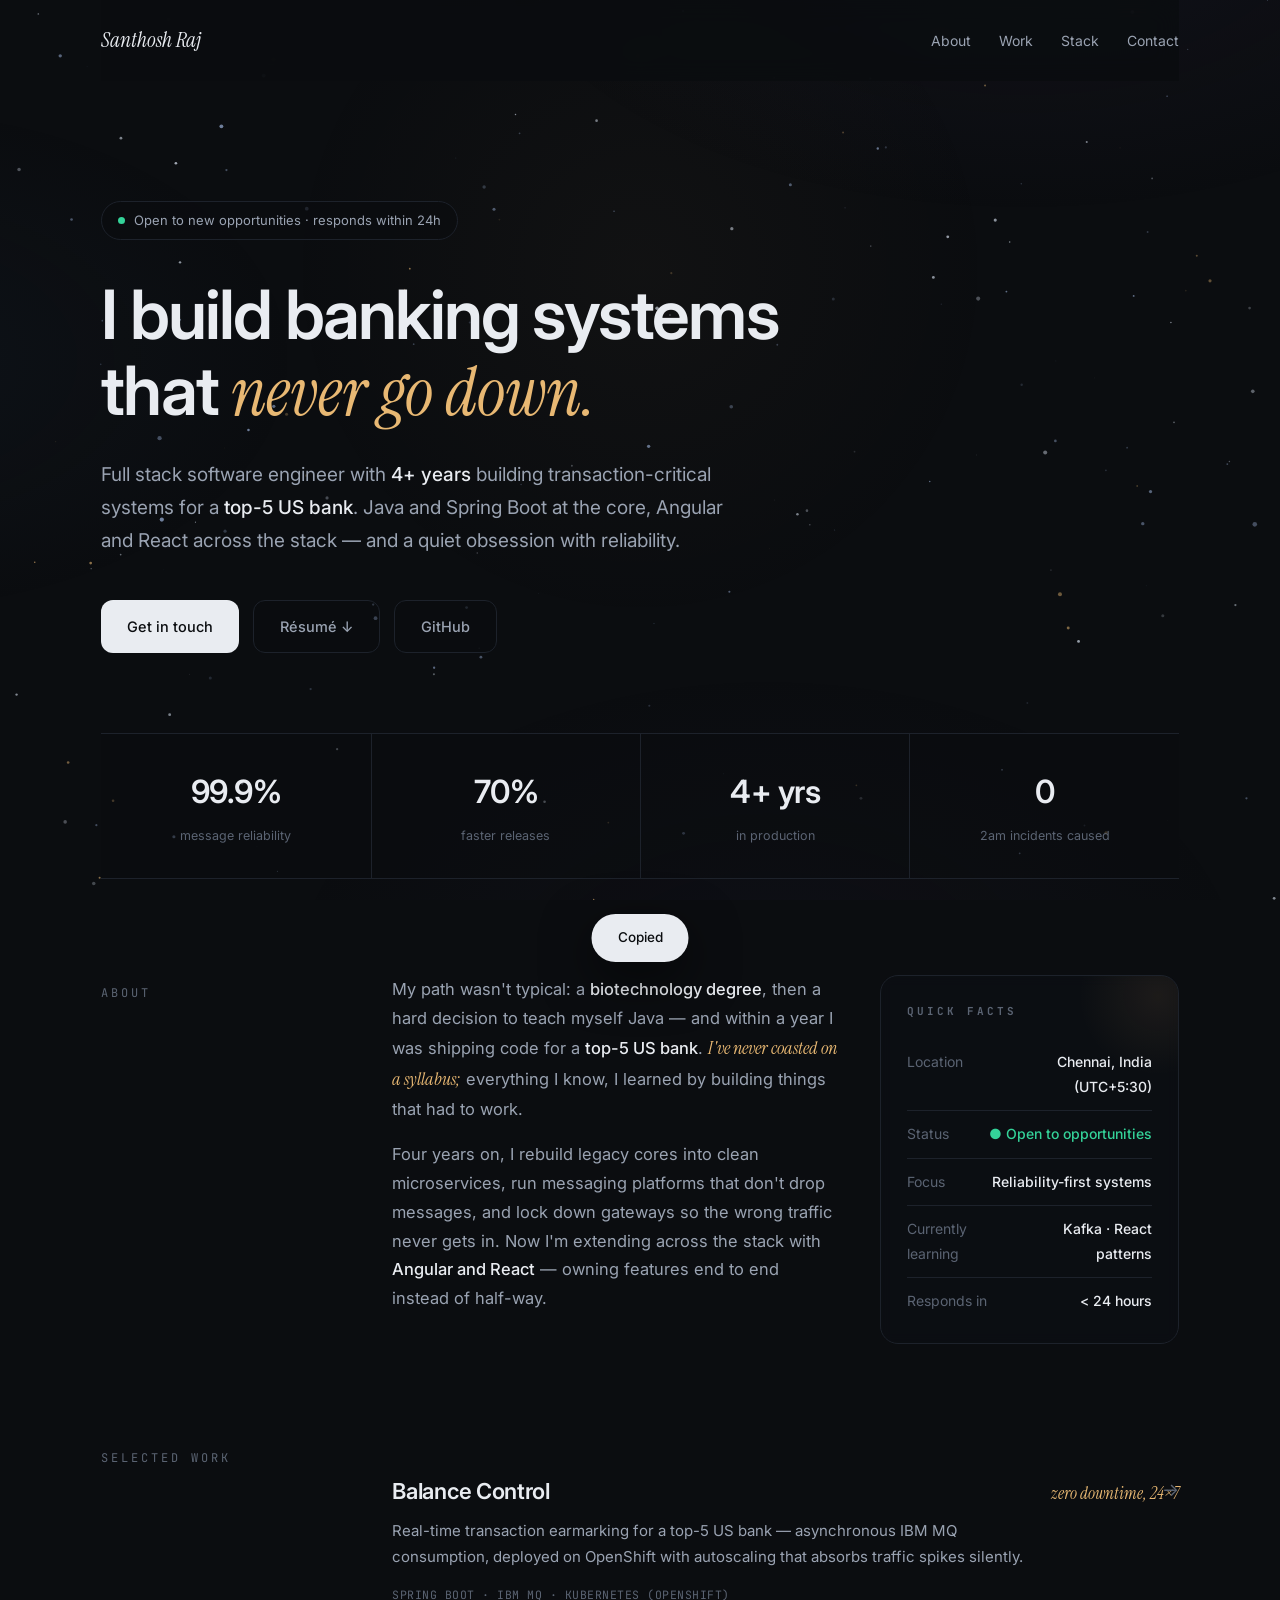
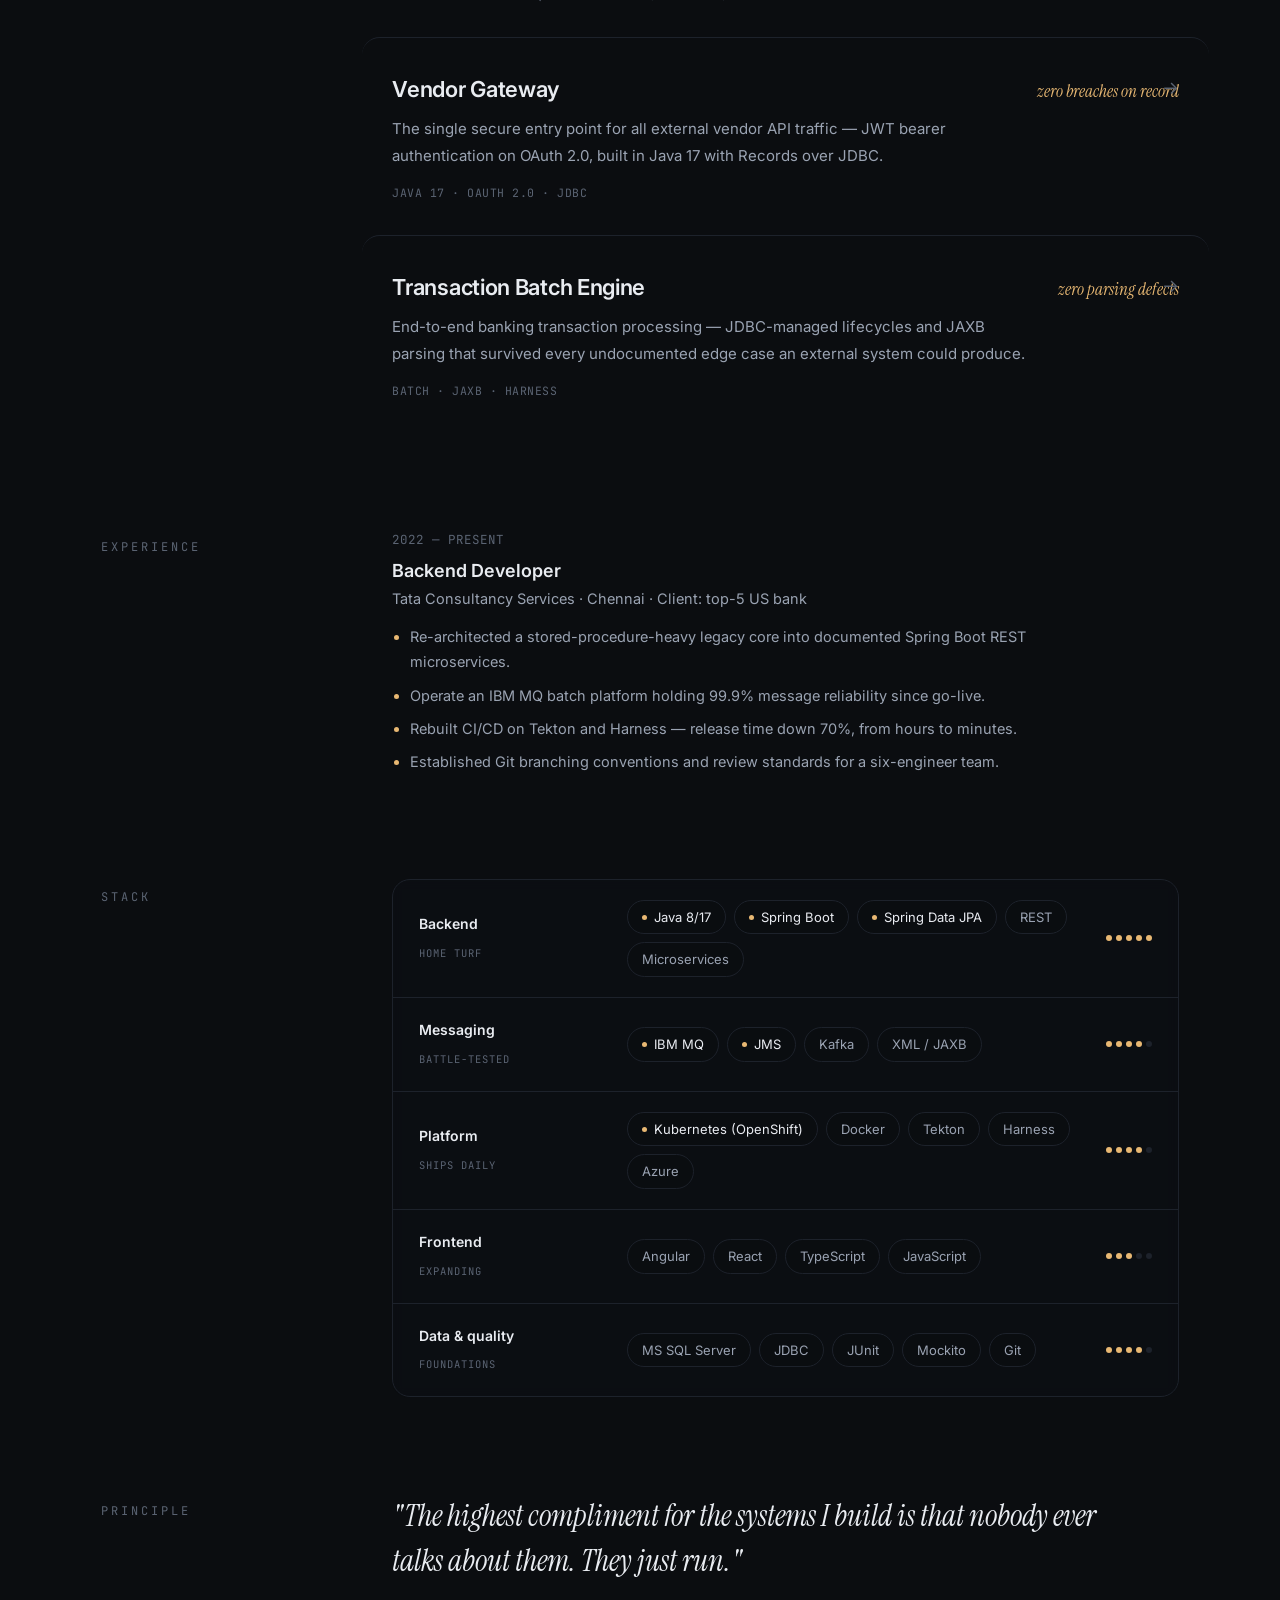
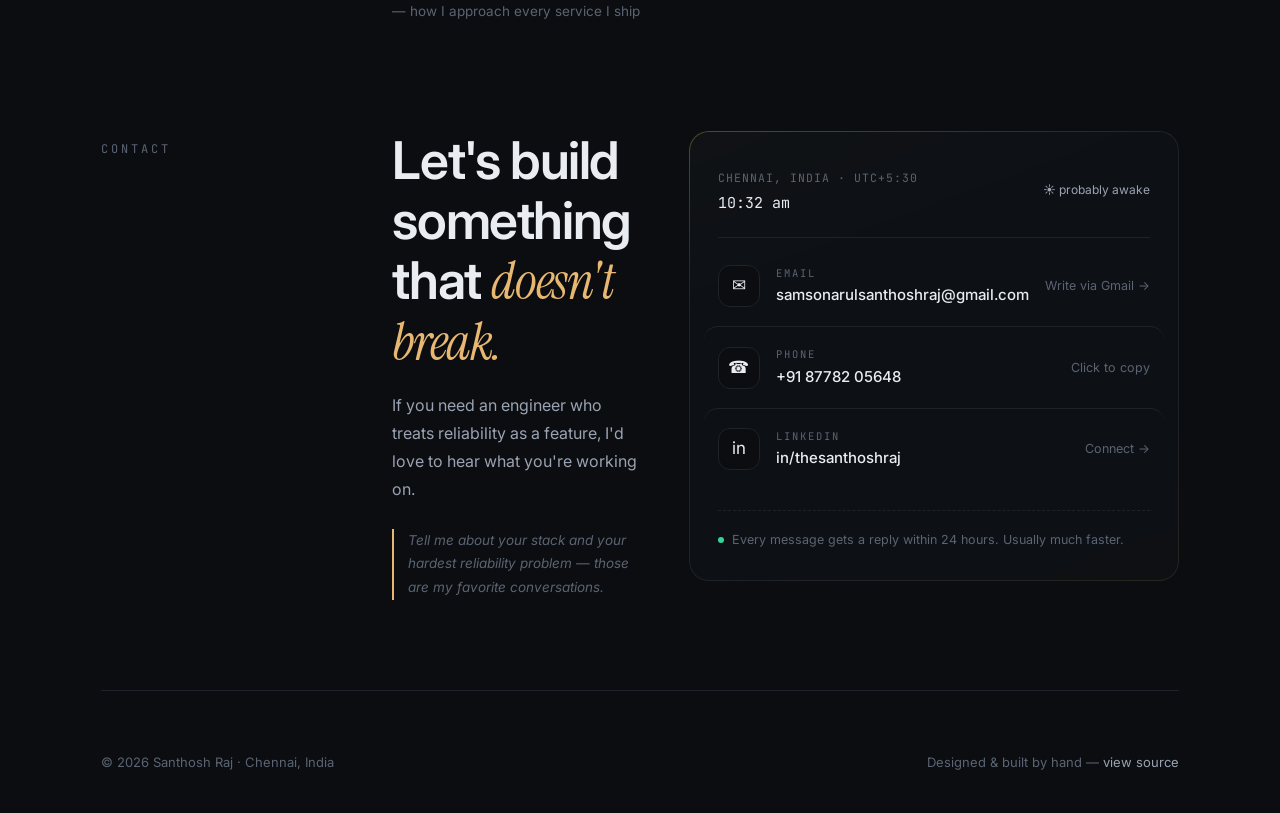
==== commit 7a7ddf04: "Final draft portfolio" ====
--- a/index.html
+++ b/index.html
@@ -1,509 +1,1396 @@
-<!DOCTYPE html>
+<!doctype html>
 <html lang="en">
-<head>
-<meta charset="UTF-8">
-<meta name="viewport" content="width=device-width, initial-scale=1.0">
-<title>Santhosh Raj — Full Stack Software Developer</title>
-<meta name="description" content="Full stack software developer. Java, Spring Boot, Angular, React. I build systems that don't go down.">
-<meta property="og:title" content="Santhosh Raj — Full Stack Software Developer">
-<meta property="og:description" content="Java · Spring Boot · Angular · React · follow the white rabbit.">
-<link rel="preconnect" href="https://fonts.googleapis.com">
-<link rel="preconnect" href="https://fonts.gstatic.com" crossorigin>
-<link href="https://fonts.googleapis.com/css2?family=JetBrains+Mono:wght@400;700&family=VT323&family=Inter:wght@400;600;800&display=swap" rel="stylesheet">
-<link rel="icon" href="data:image/svg+xml,<svg xmlns='http://www.w3.org/2000/svg' viewBox='0 0 100 100'><rect width='100' height='100' fill='%23030803'/><text y='78' x='20' font-size='75' fill='%2300ff7f' font-family='monospace'>S</text></svg>">
-<style>
-  :root{
-    --bg:#030803; --panel:#08110899; --green:#00ff7f; --green2:#00c060; --amber:#ffb000;
-    --text:#dceadc; --muted:#84997e; --border:#162a16;
-    --sans:-apple-system,BlinkMacSystemFont,"SF Pro Display","SF Pro Text","Helvetica Neue","Inter",sans-serif;
-    --mono:"JetBrains Mono",ui-monospace,monospace;
-    --term:"VT323","JetBrains Mono",monospace;
-  }
-  *{margin:0;padding:0;box-sizing:border-box}
-  html{scroll-behavior:smooth}
-  body{background:var(--bg);color:var(--text);font-family:var(--sans);line-height:1.7;overflow-x:hidden;cursor:none}
-  a,button{cursor:none}
-  @media(pointer:coarse){body,a,button{cursor:auto}.cur,.ring{display:none}}
-  canvas#matrix{position:fixed;inset:0;z-index:0}
-  main{position:relative;z-index:2;max-width:920px;margin:0 auto;padding:0 24px}
-
-  .cur{position:fixed;width:8px;height:8px;border-radius:50%;background:var(--green);z-index:999;pointer-events:none;
-    transform:translate(-50%,-50%);box-shadow:0 0 14px var(--green)}
-  .ring{position:fixed;width:34px;height:34px;border-radius:50%;border:1px solid var(--green2);z-index:998;
-    pointer-events:none;transform:translate(-50%,-50%);transition:width .25s,height .25s,border-color .25s}
-  .ring.on{width:58px;height:58px;border-color:var(--green)}
-
-  #bar{position:fixed;top:0;left:0;height:2px;background:var(--green);width:0;z-index:99;box-shadow:0 0 12px var(--green)}
-  nav{position:fixed;top:0;left:0;right:0;z-index:50;display:flex;justify-content:space-between;align-items:center;
-    padding:15px 30px;backdrop-filter:blur(16px);background:#03080388;border-bottom:1px solid var(--border)}
-  nav .logo{color:var(--green);font-weight:800;font-family:var(--mono);letter-spacing:2px}
-  nav a{color:var(--muted);text-decoration:none;margin-left:22px;font-size:13px;font-family:var(--mono)}
-  nav a:hover{color:var(--green);text-shadow:0 0 12px var(--green)}
-
-  header{min-height:100vh;display:flex;flex-direction:column;justify-content:center}
-  .prompt{font-family:var(--term);color:var(--green2);font-size:19px;margin-bottom:14px}
-  .prompt::before{content:"➜ ";color:var(--green)}
-  h1{font-size:clamp(40px,7.6vw,80px);font-weight:800;letter-spacing:-2.5px;line-height:1.02}
-  .glitch{position:relative;display:inline-block;color:var(--green);text-shadow:0 0 30px #00ff7f44}
-  .glitch::before,.glitch::after{content:attr(data-t);position:absolute;left:0;top:0;width:100%;overflow:hidden}
-  .glitch::before{color:#0ff;z-index:-1;animation:gl1 3.5s infinite steps(1)}
-  .glitch::after{color:#f0f;z-index:-2;animation:gl2 3.5s infinite steps(1)}
-  @keyframes gl1{0%,93%{clip-path:inset(0 0 100% 0)}94%{clip-path:inset(10% 0 60% 0);transform:translate(-4px,-2px)}
-    96%{clip-path:inset(60% 0 10% 0);transform:translate(4px,2px)}98%,100%{clip-path:inset(0 0 100% 0);transform:none}}
-  @keyframes gl2{0%,93%{clip-path:inset(0 0 100% 0)}95%{clip-path:inset(40% 0 30% 0);transform:translate(5px,1px)}
-    97%{clip-path:inset(5% 0 80% 0);transform:translate(-5px,-1px)}99%,100%{clip-path:inset(0 0 100% 0);transform:none}}
-  .role-line{font-size:clamp(17px,2.6vw,24px);font-weight:600;margin-top:10px;color:var(--text)}
-  .role-line em{font-style:normal;color:var(--amber)}
-  #typed{font-family:var(--term);color:var(--muted);font-size:clamp(18px,2.8vw,23px);margin-top:14px;min-height:1.6em}
-  #typed::after{content:"▋";color:var(--green);animation:blink 1s steps(1) infinite}
-  @keyframes blink{50%{opacity:0}}
-  .cta{margin-top:36px;display:flex;gap:14px;flex-wrap:wrap}
-  .btn{padding:12px 24px;border:1px solid var(--green);border-radius:12px;color:var(--green);text-decoration:none;
-    font-size:14px;font-weight:600;background:transparent;position:relative;overflow:hidden;transition:color .3s,box-shadow .3s}
-  .btn::before{content:"";position:absolute;inset:0;background:var(--green);transform:translateY(101%);transition:transform .3s;z-index:-1}
-  .btn:hover{color:#031003;box-shadow:0 0 36px #00ff7f55}
-  .btn:hover::before{transform:none}
-  .btn.ghost{border-color:var(--border);color:var(--muted)}
-  .btn.ghost::before{background:#0d1f0d}
-  .btn.ghost:hover{color:var(--green);border-color:var(--green);box-shadow:none}
-  .hint{margin-top:48px;font-size:16px;color:#314531;font-family:var(--term)}
-
-  section{padding:96px 0}
-  h2{font-family:var(--mono);font-size:14px;letter-spacing:5px;text-transform:uppercase;color:var(--green);margin-bottom:34px;min-height:1.4em}
-  h2::before{content:"// "}
-  .reveal{opacity:0;transform:translateY(34px);transition:opacity .7s,transform .7s}
-  .reveal.show{opacity:1;transform:none}
-  .about p{font-size:17px;max-width:680px;margin-bottom:14px}
-  .about b{color:var(--green);font-weight:600}
-  .stats{display:flex;gap:44px;margin-top:36px;flex-wrap:wrap}
-  .stat b{display:block;font-size:38px;color:var(--green);font-weight:800}
-  .stat span{font-size:13px;color:var(--muted)}
-
-  .tl{border-left:1px solid var(--border);padding-left:30px}
-  .tl-item{position:relative;margin-bottom:40px}
-  .tl-item::before{content:"";position:absolute;left:-35px;top:9px;width:9px;height:9px;border-radius:50%;
-    background:var(--green);box-shadow:0 0 14px var(--green)}
-  .tl-item h3{font-size:20px;font-weight:700}
-  .tl-item .when{font-size:13px;color:var(--green2);font-family:var(--mono);margin:3px 0 12px}
-  .tl-item li{color:var(--muted);font-size:15px;margin:8px 0 8px 18px}
-  .tl-item li::marker{color:var(--green)}
-
-  .grid{display:grid;grid-template-columns:repeat(auto-fit,minmax(260px,1fr));gap:18px}
-  .card{background:var(--panel);border:1px solid var(--border);border-radius:18px;padding:26px;position:relative;
-    overflow:hidden;backdrop-filter:blur(6px);transition:.3s;transform-style:preserve-3d}
-  .card:hover{border-color:var(--green);box-shadow:0 0 44px #00ff7f22}
-  .card .glare{position:absolute;inset:0;background:radial-gradient(420px circle at var(--gx,50%) var(--gy,50%),#00ff7f14,transparent 45%);pointer-events:none}
-  .card h3{font-size:18px;font-weight:700;margin-bottom:9px}
-  .card h3::before{content:"▸ ";color:var(--green)}
-  .card p{font-size:14px;color:var(--muted);margin-bottom:16px}
-  .card .open{font-family:var(--term);font-size:15px;color:var(--green2)}
-  .tags{display:flex;flex-wrap:wrap;gap:7px;margin-bottom:12px}
-  .tags span{font-size:11px;font-family:var(--mono);color:var(--green);border:1px solid var(--border);padding:3px 10px;border-radius:99px}
-
-  /* modal */
-  #overlay{position:fixed;inset:0;z-index:300;background:#000000d9;backdrop-filter:blur(8px);display:none;
-    align-items:center;justify-content:center;padding:20px}
-  #overlay.on{display:flex}
-  #modal{width:min(640px,94vw);background:#061106;border:1px solid var(--green);border-radius:16px;
-    box-shadow:0 0 80px #00ff7f33;overflow:hidden;animation:popin .35s cubic-bezier(.2,1.2,.3,1)}
-  @keyframes popin{from{transform:scale(.85) translateY(30px);opacity:0}to{transform:none;opacity:1}}
-  #modal .mhead{display:flex;justify-content:space-between;align-items:center;padding:12px 18px;background:#0a1c0c;
-    border-bottom:1px solid var(--border);font-family:var(--mono);font-size:13px;color:var(--green)}
-  #mclose{background:none;border:1px solid var(--green);color:var(--green);font-family:var(--mono);padding:2px 10px;border-radius:6px}
-  #mclose:hover{background:var(--green);color:#031003}
-  #mbody{padding:24px 26px;font-size:15px}
-  #mbody .term{font-family:var(--term);font-size:18px;color:var(--green2);white-space:pre-wrap;min-height:4.5em}
-  #mbody .detail{display:none}
-  #mbody .detail.on{display:block;animation:fadein .4s}
-  @keyframes fadein{from{opacity:0;transform:translateY(8px)}to{opacity:1;transform:none}}
-  #mbody h4{font-size:20px;color:var(--green);margin-bottom:10px;font-weight:700}
-  #mbody li{margin:7px 0 7px 18px;color:var(--muted);font-size:14px}
-  #mbody li::marker{color:var(--green)}
-  .mmetrics{display:flex;gap:26px;margin-top:18px;flex-wrap:wrap}
-  .mmetrics div{font-family:var(--mono);font-size:11px;color:var(--muted)}
-  .mmetrics b{display:block;font-size:22px;color:var(--green)}
-  body.flash::after{content:"";position:fixed;inset:0;background:var(--green);z-index:299;opacity:.18;animation:fl .25s forwards;pointer-events:none}
-  @keyframes fl{to{opacity:0}}
-
-  /* full-stack flip switcher */
-  .stackswitch{display:flex;gap:0;margin-bottom:26px;border:1px solid var(--border);border-radius:12px;
-    overflow:hidden;width:fit-content;font-family:var(--mono);font-size:13px}
-  .stackswitch button{background:transparent;border:none;color:var(--muted);padding:10px 26px;font-family:var(--mono);
-    font-size:13px;transition:.25s}
-  .stackswitch button.act{background:var(--green);color:#031003;font-weight:700}
-  .flip{perspective:1200px}
-  .flipinner{transition:transform .6s cubic-bezier(.4,.1,.2,1);transform-style:preserve-3d;position:relative}
-  .flip.fe .flipinner{transform:rotateY(180deg)}
-  .face{backface-visibility:hidden}
-  .face.back{position:absolute;inset:0;transform:rotateY(180deg)}
-  .skillrow{margin-bottom:18px}
-  .skillrow b{font-size:13px;font-family:var(--mono);color:var(--green2);display:block;margin-bottom:9px}
-  .chips{display:flex;flex-wrap:wrap;gap:8px}
-  .chips span{padding:7px 15px;background:var(--panel);border:1px solid var(--border);border-radius:11px;font-size:13px;transition:.2s}
-  .chips span:hover{border-color:var(--green);color:var(--green);transform:translateY(-4px)}
-  .chips span.lvl{border-style:dashed;color:var(--amber)}
-
-  /* contact terminal */
-  .termbox{background:#04100a;border:1px solid var(--green);border-radius:16px;overflow:hidden;
-    box-shadow:0 0 50px #00ff7f1a;max-width:620px}
-  .thead{padding:10px 16px;background:#0a1c0c;border-bottom:1px solid var(--border);font-family:var(--mono);
-    font-size:12px;color:var(--green2);display:flex;gap:8px;align-items:center}
-  .thead i{width:10px;height:10px;border-radius:50%}
-  .thead i:nth-child(1){background:#ff5f56}.thead i:nth-child(2){background:#ffbd2e}.thead i:nth-child(3){background:#27c93f}
-  .tbody{padding:22px 24px}
-  #conlog{white-space:pre-wrap;color:var(--green2);min-height:4.5em;font-family:var(--term);font-size:18px}
-  .conrow{display:flex;align-items:center;gap:12px;margin-top:14px;flex-wrap:wrap;font-family:var(--mono)}
-  .conrow .lbl{color:var(--muted);font-size:12px;min-width:60px}
-  .conrow .val{color:var(--green);font-size:15px}
-  .copy{background:none;border:1px solid var(--border);color:var(--muted);font-family:var(--mono);font-size:11px;
-    padding:4px 12px;border-radius:8px;transition:.2s}
-  .copy:hover{border-color:var(--green);color:var(--green)}
-  .sendbtn{margin-top:22px;width:100%;padding:14px;background:var(--green);color:#031003;border:none;font-weight:800;
-    font-size:15px;border-radius:10px;transition:.2s;font-family:var(--sans)}
-  .sendbtn:hover{box-shadow:0 0 40px #00ff7f66;transform:translateY(-2px)}
-  .sendbtn.sending{pointer-events:none;background:#0a3a1a;color:var(--green)}
-
-  /* ===== GIFT SYSTEM ===== */
-  #giftlay{position:fixed;inset:0;z-index:400;background:#000000cc;backdrop-filter:blur(6px);display:none;
-    align-items:center;justify-content:center}
-  #giftlay.on{display:flex}
-  #giftbox{text-align:center}
-  #giftbox .box{font-size:90px;display:inline-block;animation:wiggle 1s infinite;filter:drop-shadow(0 0 24px #00ff7f)}
-  @keyframes wiggle{0%,100%{transform:rotate(-6deg) scale(1)}50%{transform:rotate(6deg) scale(1.08)}}
-  #giftbox .tap{font-family:var(--term);color:var(--green);font-size:20px;margin-top:14px;animation:blink 1.4s steps(1) infinite}
-  #giftcard{display:none;background:#061106;border:1px solid var(--green);border-radius:18px;padding:38px 34px;
-    max-width:430px;box-shadow:0 0 90px #00ff7f44;animation:popin .45s cubic-bezier(.2,1.4,.3,1)}
-  #giftcard.on{display:block}
-  #giftcard .big{font-size:44px;margin-bottom:10px}
-  #giftcard h3{font-size:22px;color:var(--green);margin-bottom:10px;font-weight:800}
-  #giftcard p{color:var(--muted);font-size:15px;margin-bottom:18px}
-  #giftcard .coupon{border:2px dashed var(--amber);border-radius:12px;padding:14px;font-family:var(--mono);
-    color:var(--amber);font-size:13px;margin-bottom:20px;background:#1a120033}
-  #giftcard .coupon b{font-size:16px;letter-spacing:2px}
-  #giftcard button{background:var(--green);color:#031003;border:none;padding:11px 30px;border-radius:10px;
-    font-weight:800;font-size:14px;font-family:var(--sans)}
-  #giftcard button:hover{box-shadow:0 0 30px #00ff7f66}
-
-  #toast{position:fixed;bottom:30px;left:50%;transform:translate(-50%,80px);z-index:500;background:#061106;
-    border:1px solid var(--green);color:var(--green);font-family:var(--mono);font-size:13px;padding:11px 22px;
-    border-radius:10px;transition:transform .35s cubic-bezier(.2,1.2,.3,1);box-shadow:0 0 30px #00ff7f33}
-  #toast.on{transform:translate(-50%,0)}
-  #rabbit{position:fixed;bottom:-60px;left:-60px;font-size:30px;z-index:200;filter:drop-shadow(0 0 8px #00ff7f);user-select:none}
-  footer{padding:44px 0;text-align:center;color:#314531;font-size:16px;font-family:var(--term)}
-</style>
-</head>
-<body>
-<canvas id="matrix"></canvas>
-<div class="cur"></div><div class="ring"></div>
-<div id="bar"></div>
-<div id="toast">copied ✓</div>
-<div id="rabbit" title="follow me">🐇</div>
-
-<nav>
-  <div class="logo">SR_</div>
-  <div><a href="#about">about</a><a href="#work">work</a><a href="#projects">projects</a>
-    <a href="#stack">stack</a><a href="#contact">contact</a></div>
-</nav>
-
-<main>
-<header>
-  <div class="prompt">~/santhosh $ whoami</div>
-  <h1><span class="glitch" data-t="SANTHOSH RAJ">SANTHOSH RAJ</span></h1>
-  <div class="role-line">Full Stack Software Developer — <em>backend depth, frontend reach.</em></div>
-  <div id="typed"></div>
-  <div class="cta">
-    <a class="btn magnetic" href="resume.pdf" download="Santhosh_Raj_Resume.pdf">⬇ Resume</a>
-    <a class="btn magnetic ghost" href="https://github.com/ZoroMaki" target="_blank">GitHub</a>
-    <a class="btn magnetic ghost" href="https://linkedin.com/in/thesanthoshraj" target="_blank">LinkedIn</a>
-  </div>
-  <div class="hint">press M for rave mode · click the cards · contact me for a surprise 🎁</div>
-</header>
-
-<section id="about" class="about">
-  <h2 class="decode">About</h2>
-  <div class="reveal">
-    <p>I'm a full stack developer at <b>TCS</b>, four years deep into banking systems for a top-5 US bank. Backend is my home turf — <b>Java, Spring Boot, message queues</b> — and I'm extending across the stack with <b>Angular and React</b>, because owning a feature end to end beats owning half of it.</p>
-    <p>Started in biotech, taught myself Java, never looked back. My job is making money-moving software boring: no surprises, no downtime, no 2am calls.</p>
-    <div class="stats">
-      <div class="stat"><b data-n="4" data-s="+">0</b><span>years in production</span></div>
-      <div class="stat"><b data-n="99.9" data-s="%">0</b><span>message reliability</span></div>
-      <div class="stat"><b data-n="70" data-s="%">0</b><span>faster deployments</span></div>
-    </div>
-  </div>
-</section>
-
-<section id="work">
-  <h2 class="decode">Experience</h2>
-  <div class="tl reveal">
-    <div class="tl-item">
-      <h3>Backend Developer — Tata Consultancy Services</h3>
-      <div class="when">May 2022 → present · Chennai</div>
-      <ul>
-        <li>Rebuilt a stored-procedure-heavy legacy system as Spring Boot REST microservices.</li>
-        <li>Run an IBM MQ batch platform holding 99.9% message reliability since go-live.</li>
-        <li>Built the JWT/OAuth gateway every external vendor request passes through.</li>
-        <li>Rewired CI/CD with Tekton and Harness — releases went from hours to minutes.</li>
-      </ul>
-    </div>
-  </div>
-</section>
-
-<section id="projects">
-  <h2 class="decode">Projects</h2>
-  <div class="grid reveal">
-    <div class="card" data-p="0"><div class="glare"></div>
-      <h3>Balance Control</h3>
-      <p>Real-time transaction earmarking on IBM MQ. Runs 24x7 on OpenShift, shrugs off traffic spikes.</p>
-      <div class="tags"><span>Spring Boot</span><span>IBM MQ</span><span>OpenShift</span></div>
-      <span class="open">[ click to open case file ]</span></div>
-    <div class="card" data-p="1"><div class="glare"></div>
-      <h3>Vendor Gateway</h3>
-      <p>The single secure entry point for all external API traffic. JWT bearer auth, Java 17 Records.</p>
-      <div class="tags"><span>Java 17</span><span>OAuth 2.0</span><span>JDBC</span></div>
-      <span class="open">[ click to open case file ]</span></div>
-    <div class="card" data-p="2"><div class="glare"></div>
-      <h3>Transaction Batch Engine</h3>
-      <p>End-to-end banking transaction processing with JAXB-parsed XML from external systems.</p>
-      <div class="tags"><span>Batch</span><span>JAXB</span><span>Harness</span></div>
-      <span class="open">[ click to open case file ]</span></div>
-  </div>
-</section>
-
-<section id="stack">
-  <h2 class="decode">Full Stack</h2>
-  <div class="reveal">
-    <div class="stackswitch">
-      <button id="swBE" class="act">⚙ BACKEND</button>
-      <button id="swFE">✦ FRONTEND</button>
-    </div>
-    <div class="flip" id="flip"><div class="flipinner" id="flipinner">
-      <div class="face front">
-        <div class="skillrow"><b>[core]</b><div class="chips"><span>Java 8/17</span><span>Spring Boot</span><span>Spring Data JPA</span><span>REST APIs</span><span>Microservices</span></div></div>
-        <div class="skillrow"><b>[messaging]</b><div class="chips"><span>IBM MQ</span><span>Kafka</span><span>JMS</span><span>XML/JAXB</span></div></div>
-        <div class="skillrow"><b>[platform]</b><div class="chips"><span>Kubernetes (OpenShift)</span><span>Docker</span><span>Tekton</span><span>Harness</span><span>Azure</span></div></div>
-        <div class="skillrow"><b>[data]</b><div class="chips"><span>MS SQL</span><span>JDBC</span><span>JUnit</span><span>Git</span></div></div>
+  <head>
+    <meta charset="UTF-8" />
+    <meta name="viewport" content="width=device-width, initial-scale=1.0" />
+    <title>Santhosh Raj · Software Engineer</title>
+    <meta
+      name="description"
+      content="Santhosh Raj — full stack software engineer. I build banking systems that never go down. Java, Spring Boot, microservices, Angular, React."
+    />
+    <meta property="og:title" content="Santhosh Raj · Software Engineer" />
+    <meta
+      property="og:description"
+      content="I build banking systems that never go down. 4+ years · 99.9% reliability · top-5 US bank."
+    />
+    <link rel="preconnect" href="https://fonts.googleapis.com" />
+    <link rel="preconnect" href="https://fonts.gstatic.com" crossorigin />
+    <link
+      href="https://fonts.googleapis.com/css2?family=Inter:wght@400;500;600&family=Instrument+Serif:ital@0;1&family=JetBrains+Mono:wght@400&display=swap"
+      rel="stylesheet"
+    />
+    <link
+      rel="icon"
+      href="data:image/svg+xml,<svg xmlns='http://www.w3.org/2000/svg' viewBox='0 0 100 100'><rect width='100' height='100' rx='20' fill='%230b0d10'/><text y='72' x='26' font-size='60' fill='%23e8b873' font-family='serif'>S</text></svg>"
+    />
+    <style>
+      :root {
+        --bg: #0b0d10;
+        --surface: #11141a;
+        --line: #1d222b;
+        --text: #e9ecf1;
+        --dim: #9aa3b2;
+        --faint: #5b6473;
+        --accent: #e8b873;
+        --accent-dim: #e8b87322;
+        --sans: "Inter", -apple-system, BlinkMacSystemFont, sans-serif;
+        --serif: "Instrument Serif", Georgia, serif;
+        --mono: "JetBrains Mono", ui-monospace, monospace;
+      }
+      * {
+        margin: 0;
+        padding: 0;
+        box-sizing: border-box;
+      }
+      html {
+        scroll-behavior: smooth;
+      }
+      ::selection {
+        background: var(--accent);
+        color: #0b0d10;
+      }
+      body {
+        background: var(--bg);
+        color: var(--text);
+        font-family: var(--sans);
+        line-height: 1.75;
+        font-size: 16px;
+        -webkit-font-smoothing: antialiased;
+      }
+
+      #stars {
+        position: fixed;
+        inset: 0;
+        z-index: 0;
+      }
+      #nebula {
+        position: fixed;
+        inset: 0;
+        z-index: 0;
+        pointer-events: none;
+        background:
+          radial-gradient(900px 500px at 80% -10%, #2a244033, transparent 60%),
+          radial-gradient(700px 420px at -10% 40%, #1b2a3a2e, transparent 60%),
+          radial-gradient(800px 520px at 60% 110%, #26203a26, transparent 60%);
+      }
+      #spot {
+        position: fixed;
+        inset: 0;
+        z-index: 0;
+        pointer-events: none;
+        background: radial-gradient(
+          600px circle at var(--mx, 50%) var(--my, 30%),
+          #e8b87308,
+          transparent 60%
+        );
+      }
+
+      main {
+        position: relative;
+        z-index: 1;
+        max-width: 1180px;
+        margin: 0 auto;
+        padding: 0 clamp(20px, 4vw, 56px);
+      }
+
+      nav {
+        position: sticky;
+        top: 0;
+        z-index: 50;
+        display: flex;
+        justify-content: space-between;
+        align-items: center;
+        padding: 22px 0;
+        background: #0b0d10cc;
+        backdrop-filter: blur(12px);
+      }
+      nav .mark {
+        font-family: var(--serif);
+        font-style: italic;
+        font-size: 21px;
+        color: var(--text);
+        text-decoration: none;
+      }
+      nav .links a {
+        color: var(--dim);
+        text-decoration: none;
+        font-size: 14px;
+        margin-left: 28px;
+        transition: color 0.25s;
+      }
+      nav .links a:hover {
+        color: var(--text);
+      }
+
+      header {
+        padding: 120px 0 80px;
+        max-width: 880px;
+      }
+      .status {
+        display: inline-flex;
+        align-items: center;
+        gap: 9px;
+        font-size: 13px;
+        color: var(--dim);
+        border: 1px solid var(--line);
+        border-radius: 99px;
+        padding: 7px 16px;
+        margin-bottom: 36px;
+        background: #0b0d1099;
+        animation: rise 0.8s 0.1s both;
+      }
+      .status i {
+        width: 7px;
+        height: 7px;
+        border-radius: 50%;
+        background: #34d399;
+        animation: ping 2.4s infinite;
+      }
+      @keyframes ping {
+        0% {
+          box-shadow: 0 0 0 0 #34d39955;
+        }
+        70% {
+          box-shadow: 0 0 0 9px transparent;
+        }
+        100% {
+          box-shadow: 0 0 0 0 transparent;
+        }
+      }
+      h1 {
+        font-size: clamp(38px, 6.4vw, 68px);
+        font-weight: 600;
+        letter-spacing: -1.8px;
+        line-height: 1.12;
+        animation: rise 0.8s 0.25s both;
+      }
+      h1 em {
+        font-family: var(--serif);
+        font-style: italic;
+        font-weight: 400;
+        color: var(--accent);
+        letter-spacing: 0;
+      }
+      .lede {
+        margin-top: 28px;
+        font-size: clamp(16px, 1.6vw, 19px);
+        color: var(--dim);
+        max-width: 640px;
+        animation: rise 0.8s 0.4s both;
+      }
+      .lede strong {
+        color: var(--text);
+        font-weight: 500;
+      }
+      .actions {
+        margin-top: 42px;
+        display: flex;
+        gap: 14px;
+        flex-wrap: wrap;
+        animation: rise 0.8s 0.55s both;
+      }
+      .btn {
+        display: inline-flex;
+        align-items: center;
+        gap: 8px;
+        text-decoration: none;
+        font-size: 14.5px;
+        font-weight: 500;
+        padding: 13px 26px;
+        border-radius: 12px;
+        transition: all 0.25s;
+      }
+      .btn.primary {
+        background: var(--text);
+        color: #0b0d10;
+      }
+      .btn.primary:hover {
+        background: var(--accent);
+        transform: translateY(-2px);
+        box-shadow: 0 12px 32px var(--accent-dim);
+      }
+      .btn.quiet {
+        color: var(--dim);
+        border: 1px solid var(--line);
+        background: #0b0d1066;
+      }
+      .btn.quiet:hover {
+        color: var(--text);
+        border-color: var(--faint);
+      }
+      @keyframes rise {
+        from {
+          opacity: 0;
+          transform: translateY(18px);
+        }
+        to {
+          opacity: 1;
+          transform: none;
+        }
+      }
+
+      .proof {
+        display: grid;
+        grid-template-columns: repeat(4, 1fr);
+        border-top: 1px solid var(--line);
+        border-bottom: 1px solid var(--line);
+        animation: rise 0.8s 0.7s both;
+        background: #0b0d1066;
+      }
+      .proof div {
+        padding: 30px 12px;
+        text-align: center;
+      }
+      .proof div + div {
+        border-left: 1px solid var(--line);
+      }
+      .proof b {
+        display: block;
+        font-size: clamp(22px, 2.6vw, 32px);
+        font-weight: 600;
+        letter-spacing: -0.5px;
+      }
+      .proof span {
+        font-size: 12.5px;
+        color: var(--faint);
+      }
+      @media (max-width: 680px) {
+        .proof {
+          grid-template-columns: repeat(2, 1fr);
+        }
+        .proof div:nth-child(3) {
+          border-left: none;
+          border-top: 1px solid var(--line);
+        }
+        .proof div:nth-child(4) {
+          border-top: 1px solid var(--line);
+        }
+      }
+
+      section {
+        display: grid;
+        grid-template-columns: 240px 1fr;
+        gap: clamp(24px, 4vw, 72px);
+        padding: 96px 0 0;
+      }
+      .label {
+        font-family: var(--mono);
+        font-size: 12px;
+        letter-spacing: 3px;
+        color: var(--faint);
+        text-transform: uppercase;
+        padding-top: 8px;
+        position: sticky;
+        top: 90px;
+        align-self: start;
+        height: fit-content;
+      }
+      @media (max-width: 820px) {
+        section {
+          grid-template-columns: 1fr;
+          gap: 20px;
+        }
+        .label {
+          position: static;
+        }
+      }
+
+      .fade {
+        opacity: 0;
+        transform: translateY(22px);
+        transition:
+          opacity 0.8s,
+          transform 0.8s;
+      }
+      .fade.in {
+        opacity: 1;
+        transform: none;
+      }
+
+      /* ===== ABOUT ===== */
+      .aboutwrap {
+        display: grid;
+        grid-template-columns: 1.5fr 1fr;
+        gap: clamp(24px, 3vw, 48px);
+        align-items: start;
+      }
+      @media (max-width: 820px) {
+        .aboutwrap {
+          grid-template-columns: 1fr;
+        }
+      }
+      .aboutwrap .story p {
+        color: var(--dim);
+        font-size: 16.5px;
+        margin-bottom: 16px;
+        max-width: 560px;
+      }
+      .aboutwrap .story p strong {
+        color: var(--text);
+        font-weight: 500;
+      }
+      .aboutwrap .story em {
+        font-family: var(--serif);
+        font-style: italic;
+        color: var(--accent);
+        font-size: 1.08em;
+      }
+      .journey {
+        display: flex;
+        align-items: center;
+        gap: 0;
+        margin-top: 30px;
+        flex-wrap: wrap;
+      }
+      .jstep {
+        display: flex;
+        align-items: center;
+      }
+      .jstep .node {
+        text-align: center;
+        padding: 0 4px;
+      }
+      .jstep .node b {
+        display: block;
+        font-size: 13px;
+        font-weight: 600;
+        white-space: nowrap;
+      }
+      .jstep .node span {
+        font-family: var(--mono);
+        font-size: 10.5px;
+        color: var(--faint);
+      }
+      .jstep .link {
+        width: clamp(20px, 4vw, 54px);
+        height: 1px;
+        background: linear-gradient(
+          90deg,
+          var(--line),
+          var(--accent),
+          var(--line)
+        );
+        margin: 0 6px;
+      }
+      .facts {
+        border: 1px solid var(--line);
+        border-radius: 18px;
+        padding: 26px 26px 18px;
+        background: #0d101599;
+        backdrop-filter: blur(6px);
+        position: relative;
+        overflow: hidden;
+      }
+      .facts::before {
+        content: "";
+        position: absolute;
+        top: -60px;
+        right: -60px;
+        width: 160px;
+        height: 160px;
+        border-radius: 50%;
+        background: radial-gradient(circle, #e8b87314, transparent 70%);
+      }
+      .facts h4 {
+        font-family: var(--mono);
+        font-size: 11px;
+        letter-spacing: 3px;
+        color: var(--faint);
+        margin-bottom: 18px;
+      }
+      .fact {
+        display: flex;
+        justify-content: space-between;
+        gap: 14px;
+        padding: 11px 0;
+        border-bottom: 1px solid var(--line);
+        font-size: 14px;
+      }
+      .fact:last-child {
+        border-bottom: none;
+      }
+      .fact .fk {
+        color: var(--faint);
+      }
+      .fact .fv {
+        color: var(--text);
+        font-weight: 500;
+        text-align: right;
+      }
+      .fact .fv.live {
+        color: #34d399;
+      }
+
+      /* work */
+      .case {
+        display: block;
+        color: inherit;
+        padding: 32px 30px;
+        margin: 0 -30px;
+        border-radius: 18px;
+        transition: background 0.3s;
+        cursor: pointer;
+        position: relative;
+      }
+      .case:hover {
+        background: var(--surface);
+      }
+      .case + .case {
+        border-top: 1px solid var(--line);
+      }
+      .case:hover + .case {
+        border-top-color: transparent;
+      }
+      .case .row {
+        display: flex;
+        justify-content: space-between;
+        align-items: baseline;
+        gap: 16px;
+        flex-wrap: wrap;
+      }
+      .case h3 {
+        font-size: clamp(18px, 2vw, 22px);
+        font-weight: 600;
+        letter-spacing: -0.3px;
+      }
+      .case .outcome {
+        font-family: var(--serif);
+        font-style: italic;
+        font-size: 17px;
+        color: var(--accent);
+      }
+      .case p {
+        color: var(--dim);
+        font-size: 15px;
+        margin-top: 8px;
+        max-width: 640px;
+      }
+      .case .meta {
+        font-family: var(--mono);
+        font-size: 11.5px;
+        color: var(--faint);
+        margin-top: 14px;
+        letter-spacing: 0.5px;
+      }
+      .case .more {
+        position: absolute;
+        right: 30px;
+        top: 34px;
+        color: var(--faint);
+        transition:
+          transform 0.3s,
+          color 0.3s;
+        font-size: 18px;
+      }
+      .case:hover .more {
+        transform: translateX(5px);
+        color: var(--accent);
+      }
+      .case .detail {
+        max-height: 0;
+        overflow: hidden;
+        transition: max-height 0.5s ease;
+      }
+      .case.open .detail {
+        max-height: 300px;
+      }
+      .case .detail ul {
+        margin-top: 18px;
+        padding-top: 18px;
+        border-top: 1px dashed var(--line);
+      }
+      .case .detail li {
+        color: var(--dim);
+        font-size: 14.5px;
+        margin: 8px 0 8px 18px;
+      }
+      .case .detail li::marker {
+        color: var(--accent);
+      }
+
+      /* experience */
+      .xp h3 {
+        font-size: 18px;
+        font-weight: 600;
+      }
+      .xp .org {
+        color: var(--dim);
+        font-size: 14.5px;
+        margin-bottom: 12px;
+      }
+      .xp .period {
+        font-family: var(--mono);
+        font-size: 12.5px;
+        color: var(--faint);
+        margin-bottom: 4px;
+      }
+      .xp li {
+        color: var(--dim);
+        font-size: 14.5px;
+        margin: 8px 0 8px 18px;
+        max-width: 680px;
+      }
+      .xp li::marker {
+        color: var(--accent);
+      }
+
+      /* ===== STACK v2 ===== */
+      .stackrows {
+        border: 1px solid var(--line);
+        border-radius: 18px;
+        overflow: hidden;
+        background: #0d101599;
+        backdrop-filter: blur(6px);
+      }
+      .srow2 {
+        display: grid;
+        grid-template-columns: 190px 1fr auto;
+        gap: 18px;
+        align-items: center;
+        padding: 20px 26px;
+        transition: background 0.25s;
+        opacity: 0;
+        transform: translateY(14px);
+      }
+      .srow2.in {
+        opacity: 1;
+        transform: none;
+        transition:
+          opacity 0.7s,
+          transform 0.7s,
+          background 0.25s;
+      }
+      .srow2 + .srow2 {
+        border-top: 1px solid var(--line);
+      }
+      .srow2:hover {
+        background: var(--surface);
+      }
+      .srow2 .cat b {
+        font-size: 14px;
+        font-weight: 600;
+        display: block;
+      }
+      .srow2 .cat span {
+        font-family: var(--mono);
+        font-size: 10.5px;
+        color: var(--faint);
+        letter-spacing: 1px;
+      }
+      .pills {
+        display: flex;
+        flex-wrap: wrap;
+        gap: 8px;
+      }
+      .pill {
+        font-size: 13px;
+        color: var(--dim);
+        border: 1px solid var(--line);
+        border-radius: 99px;
+        padding: 5px 14px;
+        transition: all 0.25s;
+        background: #0b0d1066;
+      }
+      .srow2:hover .pill {
+        border-color: #2a3140;
+      }
+      .pill:hover {
+        color: var(--text);
+        border-color: var(--accent) !important;
+        transform: translateY(-2px);
+      }
+      .pill.core {
+        color: var(--text);
+      }
+      .pill.core::before {
+        content: "";
+        display: inline-block;
+        width: 5px;
+        height: 5px;
+        border-radius: 50%;
+        background: var(--accent);
+        margin-right: 7px;
+        vertical-align: 2px;
+      }
+      .depth {
+        display: flex;
+        gap: 4px;
+      }
+      .depth i {
+        width: 6px;
+        height: 6px;
+        border-radius: 50%;
+        background: var(--line);
+        transition: background 0.5s;
+      }
+      .srow2.in .depth i.on {
+        background: var(--accent);
+        transition-delay: calc(var(--di) * 120ms);
+      }
+      @media (max-width: 760px) {
+        .srow2 {
+          grid-template-columns: 1fr;
+          gap: 10px;
+        }
+        .depth {
+          display: none;
+        }
+      }
+
+      .quote {
+        font-family: var(--serif);
+        font-style: italic;
+        font-size: clamp(21px, 2.6vw, 30px);
+        line-height: 1.5;
+        color: var(--text);
+        max-width: 720px;
+      }
+      .quote .by {
+        display: block;
+        font-family: var(--sans);
+        font-style: normal;
+        font-size: 13.5px;
+        color: var(--faint);
+        margin-top: 18px;
+      }
+
+      .closer {
+        padding-top: 110px;
+      }
+      .closer h2 {
+        font-size: clamp(32px, 4.6vw, 52px);
+        font-weight: 600;
+        letter-spacing: -1.4px;
+        line-height: 1.15;
+      }
+      .closer h2 em {
+        font-family: var(--serif);
+        font-style: italic;
+        font-weight: 400;
+        color: var(--accent);
+      }
+      .closer .sub {
+        color: var(--dim);
+        margin-top: 18px;
+        max-width: 420px;
+      }
+      .closer .hintline {
+        margin-top: 26px;
+        font-size: 13.5px;
+        color: var(--faint);
+        max-width: 420px;
+        border-left: 2px solid var(--accent);
+        padding-left: 14px;
+        font-style: italic;
+      }
+      .contactgrid {
+        display: grid;
+        grid-template-columns: 1fr 1fr;
+        gap: clamp(28px, 4vw, 60px);
+        align-items: start;
+      }
+      @media (max-width: 860px) {
+        .contactgrid {
+          grid-template-columns: 1fr;
+        }
+      }
+
+      /* contact card with gradient edge */
+      .ccard {
+        position: relative;
+        border-radius: 20px;
+        padding: 1px;
+        background: linear-gradient(
+          160deg,
+          #e8b87355,
+          var(--line) 30%,
+          var(--line) 70%,
+          #e8b87322
+        );
+      }
+      .ccard .inner {
+        background: #0d1015f2;
+        border-radius: 19px;
+        padding: 30px 28px;
+        backdrop-filter: blur(8px);
+      }
+      .ctime {
+        display: flex;
+        justify-content: space-between;
+        align-items: center;
+        padding-bottom: 20px;
+        border-bottom: 1px solid var(--line);
+        margin-bottom: 8px;
+      }
+      .ctime .tz {
+        font-family: var(--mono);
+        font-size: 11.5px;
+        color: var(--faint);
+        letter-spacing: 1px;
+      }
+      .ctime .clock {
+        font-family: var(--mono);
+        font-size: 15px;
+        color: var(--text);
+      }
+      .ctime .awake {
+        font-size: 12px;
+        color: var(--dim);
+      }
+      .chan {
+        display: flex;
+        align-items: center;
+        gap: 16px;
+        padding: 18px 14px;
+        margin: 0 -14px;
+        border-radius: 14px;
+        text-decoration: none;
+        color: inherit;
+        transition: background 0.25s;
+        cursor: pointer;
+        position: relative;
+      }
+      .chan:hover {
+        background: var(--surface);
+      }
+      .chan + .chan {
+        border-top: 1px solid var(--line);
+      }
+      .chan:hover + .chan {
+        border-top-color: transparent;
+      }
+      .chan .ico {
+        width: 42px;
+        height: 42px;
+        border-radius: 12px;
+        border: 1px solid var(--line);
+        display: flex;
+        align-items: center;
+        justify-content: center;
+        font-size: 17px;
+        flex-shrink: 0;
+        transition: all 0.25s;
+        background: #0b0d10;
+      }
+      .chan:hover .ico {
+        border-color: var(--accent);
+        box-shadow: 0 0 22px var(--accent-dim);
+        transform: rotate(-6deg);
+      }
+      .chan .info {
+        flex: 1;
+        min-width: 0;
+      }
+      .chan .k {
+        font-family: var(--mono);
+        font-size: 10.5px;
+        color: var(--faint);
+        letter-spacing: 2px;
+        display: block;
+      }
+      .chan .v {
+        font-size: 15px;
+        font-weight: 500;
+        display: block;
+        white-space: nowrap;
+        overflow: hidden;
+        text-overflow: ellipsis;
+      }
+      .chan .act {
+        font-size: 12.5px;
+        color: var(--faint);
+        transition: all 0.25s;
+        white-space: nowrap;
+      }
+      .chan:hover .act {
+        color: var(--accent);
+        transform: translateX(3px);
+      }
+      .promise {
+        margin-top: 20px;
+        padding-top: 18px;
+        border-top: 1px dashed var(--line);
+        font-size: 12.5px;
+        color: var(--faint);
+        display: flex;
+        align-items: center;
+        gap: 8px;
+      }
+      .promise i {
+        width: 6px;
+        height: 6px;
+        border-radius: 50%;
+        background: #34d399;
+        animation: ping 2.4s infinite;
+        flex-shrink: 0;
+      }
+
+      #toast {
+        position: fixed;
+        bottom: 28px;
+        left: 50%;
+        transform: translate(-50%, 90px);
+        z-index: 500;
+        background: var(--text);
+        color: #0b0d10;
+        font-size: 13.5px;
+        font-weight: 500;
+        padding: 12px 26px;
+        border-radius: 99px;
+        transition: transform 0.4s cubic-bezier(0.2, 1.2, 0.3, 1);
+        box-shadow: 0 16px 50px #00000088;
+      }
+      #toast.on {
+        transform: translate(-50%, 0);
+      }
+
+      footer {
+        padding: 60px 0 40px;
+        border-top: 1px solid var(--line);
+        margin-top: 90px;
+        display: flex;
+        justify-content: space-between;
+        color: var(--faint);
+        font-size: 13px;
+        flex-wrap: wrap;
+        gap: 10px;
+      }
+      footer a {
+        color: var(--dim);
+        text-decoration: none;
+      }
+      footer a:hover {
+        color: var(--accent);
+      }
+    </style>
+  </head>
+  <body>
+    <canvas id="stars"></canvas>
+    <div id="nebula"></div>
+    <div id="spot"></div>
+    <div id="toast">Copied</div>
+
+    <main>
+      <nav>
+        <a class="mark" href="#">Santhosh Raj</a>
+        <div class="links">
+          <a href="#about">About</a><a href="#work">Work</a
+          ><a href="#stack">Stack</a><a href="#contact">Contact</a>
+        </div>
+      </nav>
+
+      <header>
+        <div class="status">
+          <i></i>Open to new opportunities · responds within 24h
+        </div>
+        <h1>I build banking systems<br />that <em>never go down.</em></h1>
+        <p class="lede">
+          Full stack software engineer with <strong>4+ years</strong> building
+          transaction-critical systems for a <strong>top-5 US bank</strong>.
+          Java and Spring Boot at the core, Angular and React across the stack —
+          and a quiet obsession with reliability.
+        </p>
+        <div class="actions">
+          <a class="btn primary" href="#contact">Get in touch</a>
+          <a
+            class="btn quiet"
+            href="resume.pdf"
+            download="Santhosh_Raj_Resume.pdf"
+            >Résumé ↓</a
+          >
+          <a
+            class="btn quiet"
+            href="https://github.com/ZoroMaki"
+            target="_blank"
+            >GitHub</a
+          >
+        </div>
+      </header>
+
+      <div class="proof">
+        <div><b>99.9%</b><span>message reliability</span></div>
+        <div><b>70%</b><span>faster releases</span></div>
+        <div><b>4+ yrs</b><span>in production</span></div>
+        <div><b>0</b><span>2am incidents caused</span></div>
       </div>
-      <div class="face back">
-        <div class="skillrow"><b>[frameworks]</b><div class="chips"><span>Angular</span><span>React</span><span class="lvl">leveling up daily</span></div></div>
-        <div class="skillrow"><b>[languages]</b><div class="chips"><span>JavaScript</span><span>TypeScript</span><span>HTML/CSS</span></div></div>
-        <div class="skillrow"><b>[proof]</b><div class="chips"><span>this site — vanilla JS, zero frameworks</span></div></div>
-        <div class="skillrow"><b>[next]</b><div class="chips"><span class="lvl">Next.js</span><span class="lvl">Tailwind</span></div></div>
-      </div>
-    </div></div>
-  </div>
-</section>
-
-<section id="contact">
-  <h2 class="decode">Contact</h2>
-  <div class="reveal">
-    <div class="termbox">
-      <div class="thead"><i></i><i></i><i></i>&nbsp;secure-channel — santhosh@reachable:~$</div>
-      <div class="tbody">
-        <div id="conlog">$ ./initiate_contact.sh --target santhosh</div>
-        <div class="conrow"><span class="lbl">email</span><span class="val">samsonarulsanthoshraj@gmail.com</span>
-          <button class="copy" data-c="samsonarulsanthoshraj@gmail.com">copy</button></div>
-        <div class="conrow"><span class="lbl">phone</span><span class="val">+91 87782 05648</span>
-          <button class="copy" data-c="+918778205648">copy</button></div>
-        <button class="sendbtn" id="send">▶ TRANSMIT VIA GMAIL</button>
-      </div>
-    </div>
-  </div>
-</section>
-
-<footer>built by hand · no frameworks were harmed · © 2026 santhosh raj</footer>
-</main>
-
-<div id="overlay"><div id="modal">
-  <div class="mhead"><b id="mtitle">CASE FILE</b><button id="mclose">✕ ESC</button></div>
-  <div id="mbody"><div class="term" id="mterm"></div><div class="detail" id="mdetail"></div></div>
-</div></div>
-
-<div id="giftlay">
-  <div id="giftbox"><span class="box">🎁</span><div class="tap">[ click the gift to open ]</div></div>
-  <div id="giftcard">
-    <div class="big">🎉</div>
-    <h3 id="gifttitle">You just made my day!</h3>
-    <p id="giftmsg">Most people scroll past. You reached out — and that means a lot. Good things happen to people who take action. 💚</p>
-    <div class="coupon">COUPON · <b>FREE-COFFEE-001</b><br>redeemable at our first interview ☕<br>(yes, I'm serious — remind me)</div>
-    <button id="giftok">Keep the luck ✓</button>
-  </div>
-</div>
-
-<script>
-const GLY='アイウエオカキクケコサシスセソタチツテト0123456789$#@%&ABCDEF';
-
-/* ===== matrix rain — slowed down ===== */
-const cv=document.getElementById('matrix'),cx=cv.getContext('2d');
-let W,H,layers=[],mouse={x:-999,y:-999},rave=false;
-function init(){W=cv.width=innerWidth;H=cv.height=innerHeight;layers=[];
-  [{f:11,sp:.18,a:.09},{f:15,sp:.32,a:.18},{f:19,sp:.5,a:.30}].forEach(L=>{
-    const n=Math.floor(W/L.f);
-    layers.push({...L,drops:Array.from({length:n},()=>Math.random()*H/L.f),offs:Array(n).fill(0)});});}
-init();addEventListener('resize',init);
-addEventListener('mousemove',e=>{mouse.x=e.clientX;mouse.y=e.clientY});
-let last=0;
-(function rain(ts){requestAnimationFrame(rain);
-  if(ts-last<40)return;last=ts;            /* throttled: calmer, slower flow */
-  cx.fillStyle='rgba(3,8,3,0.08)';cx.fillRect(0,0,W,H);
-  layers.forEach(L=>{cx.font=L.f+'px monospace';
-    L.drops.forEach((y,i)=>{const px=i*L.f,py=y*L.f;
-      const dx=px-mouse.x,dy=py-mouse.y,d=Math.hypot(dx,dy)||1;
-      L.offs[i]+=(d<130?(dx/d)*((130-d)/130)*6:0)-L.offs[i]*.08;
-      cx.fillStyle=Math.random()<.012?'#d6ffe8':`rgba(0,255,127,${rave?L.a*2.4:L.a})`;
-      cx.fillText(GLY[Math.random()*GLY.length|0],px+L.offs[i],py);
-      L.drops[i]=py>H&&Math.random()>0.975?0:y+L.sp;});});})(0);
-
-/* ===== cursor ===== */
-const cur=document.querySelector('.cur'),ring=document.querySelector('.ring');let rx=0,ry=0;
-addEventListener('mousemove',e=>{cur.style.left=e.clientX+'px';cur.style.top=e.clientY+'px';});
-(function follow(){rx+=(mouse.x-rx)*.16;ry+=(mouse.y-ry)*.16;
-  ring.style.left=rx+'px';ring.style.top=ry+'px';requestAnimationFrame(follow);})();
-function bindHover(){document.querySelectorAll('a,button,.chips span,.card').forEach(el=>{
-  el.onmouseenter=()=>ring.classList.add('on');el.onmouseleave=()=>ring.classList.remove('on');});}
-bindHover();
-
-/* ===== glyph burst ===== */
-function burst(x,y,chars,count){for(let i=0;i<count;i++){
-  const s=document.createElement('span');s.textContent=chars[Math.random()*chars.length|0];
-  Object.assign(s.style,{position:'fixed',left:x+'px',top:y+'px',zIndex:997,pointerEvents:'none',
-    fontSize:(12+Math.random()*14)+'px',color:'#00ff7f',textShadow:'0 0 8px #00ff7f'});
-  document.body.appendChild(s);
-  const a=Math.random()*Math.PI*2,v=50+Math.random()*120;
-  s.animate([{transform:'translate(0,0) rotate(0)',opacity:1},
-    {transform:`translate(${Math.cos(a)*v}px,${Math.sin(a)*v+60}px) rotate(${Math.random()*360}deg)`,opacity:0}],
-    {duration:900+Math.random()*500,easing:'cubic-bezier(.2,.7,.3,1)'}).onfinish=()=>s.remove();}}
-addEventListener('click',e=>burst(e.clientX,e.clientY,GLY,8));
-
-/* ===== confetti (emoji shower from top) ===== */
-function confetti(){const ems=['🎉','💚','✨','🎊','⭐','🍀'];
-  for(let i=0;i<70;i++){const s=document.createElement('span');
-    s.textContent=ems[Math.random()*ems.length|0];
-    Object.assign(s.style,{position:'fixed',left:Math.random()*100+'vw',top:'-40px',zIndex:401,
-      pointerEvents:'none',fontSize:(14+Math.random()*22)+'px'});
-    document.body.appendChild(s);
-    s.animate([{transform:'translateY(0) rotate(0)',opacity:1},
-      {transform:`translateY(${innerHeight+80}px) rotate(${Math.random()*720-360}deg)`,opacity:.9}],
-      {duration:2200+Math.random()*1800,easing:'cubic-bezier(.3,.4,.6,1)',delay:Math.random()*600})
-      .onfinish=()=>s.remove();}}
-
-/* ===== typing ===== */
-const lines=['Backend depth: Java · Spring Boot · MQ','Frontend reach: Angular · React','99.9% uptime is a lifestyle.','Contact me — there\'s a gift in it 🎁'];
-const t=document.getElementById('typed');let li=0,ci=0,del=false;
-(function type(){const s=lines[li];t.textContent=s.slice(0,ci);
-  if(!del&&ci<s.length){ci++;setTimeout(type,55);}else if(!del){del=true;setTimeout(type,1700);}
-  else if(ci>0){ci--;setTimeout(type,26);}else{del=false;li=(li+1)%lines.length;setTimeout(type,350);}})();
-
-/* ===== decode / reveal / counters / progress ===== */
-function decode(el){const tg=el.dataset.txt||(el.dataset.txt=el.textContent);let f=0;
-  (function tick(){el.textContent=tg.split('').map((c,i)=>i<f?c:GLY[Math.random()*GLY.length|0]).join('');
-    if(f<=tg.length){f+=.5;setTimeout(tick,28);}})();}
-const dio=new IntersectionObserver(es=>es.forEach(e=>{if(e.isIntersecting&&!e.target.done){e.target.done=true;decode(e.target);}}),{threshold:.6});
-document.querySelectorAll('.decode').forEach(h=>dio.observe(h));
-const rio=new IntersectionObserver(es=>es.forEach(e=>e.isIntersecting&&e.target.classList.add('show')),{threshold:.1});
-document.querySelectorAll('.reveal').forEach(s=>rio.observe(s));
-const cio=new IntersectionObserver(es=>es.forEach(e=>{if(!e.isIntersecting||e.target.done)return;
-  e.target.done=true;const end=+e.target.dataset.n,sf=e.target.dataset.s,dec=end%1?1:0;let c=0;
-  (function st(){c+=end/45;e.target.textContent=(c>=end?end.toFixed(dec):c.toFixed(dec))+sf;
-    if(c<end)requestAnimationFrame(st);})();}),{threshold:.6});
-document.querySelectorAll('.stat b').forEach(b=>cio.observe(b));
-addEventListener('scroll',()=>{const h=document.documentElement;
-  document.getElementById('bar').style.width=(h.scrollTop/(h.scrollHeight-h.clientHeight)*100)+'%';});
-
-/* ===== magnetic + tilt ===== */
-document.querySelectorAll('.magnetic').forEach(b=>{
-  b.addEventListener('mousemove',e=>{const r=b.getBoundingClientRect();
-    b.style.transform=`translate(${(e.clientX-r.left-r.width/2)*.25}px,${(e.clientY-r.top-r.height/2)*.35}px)`;});
-  b.addEventListener('mouseleave',()=>b.style.transform='');});
-document.querySelectorAll('.card').forEach(c=>{
-  c.addEventListener('mousemove',e=>{const r=c.getBoundingClientRect(),
-    x=(e.clientX-r.left)/r.width,y=(e.clientY-r.top)/r.height;
-    c.style.transform=`perspective(700px) rotateY(${(x-.5)*10}deg) rotateX(${(.5-y)*10}deg)`;
-    c.style.setProperty('--gx',x*100+'%');c.style.setProperty('--gy',y*100+'%');});
-  c.addEventListener('mouseleave',()=>c.style.transform='');});
-
-/* ===== project modals ===== */
-const projects=[
- {file:'BALANCE_CONTROL.case',boot:'> opening case file...\n> decrypting BALANCE_CONTROL.case ... OK\n> classification: PRODUCTION / 24x7\n',
-  html:`<h4>Balance Control — real-time earmarking</h4><ul>
-  <li>Spring Boot service consuming IBM MQ via JMSListener — fully asynchronous, non-blocking.</li>
-  <li>Deployed on OpenShift with load balancing and tuned pod autoscaling.</li>
-  <li>Handles traffic spikes with zero downtime; zero manual intervention since launch.</li></ul>
-  <div class="mmetrics"><div><b>24x7</b>runtime</div><div><b>99.9%</b>reliability</div><div><b>0</b>manual steps</div></div>`},
- {file:'VENDOR_GATEWAY.case',boot:'> opening case file...\n> decrypting VENDOR_GATEWAY.case ... OK\n> classification: SECURITY-CRITICAL\n',
-  html:`<h4>Vendor Gateway — one door, properly locked</h4><ul>
-  <li>Single secure entry point for 100% of external vendor API traffic.</li>
-  <li>JWT bearer-token auth (OAuth 2.0) — only pre-approved vendors get through.</li>
-  <li>Java 17 Records over JDBC: less boilerplate, easier debugging.</li></ul>
-  <div class="mmetrics"><div><b>100%</b>traffic covered</div><div><b>0</b>breaches</div><div><b>Java 17</b>stack</div></div>`},
- {file:'TXN_BATCH.case',boot:'> opening case file...\n> decrypting TXN_BATCH.case ... OK\n> classification: DATA PIPELINE\n',
-  html:`<h4>Transaction Batch Engine — end to end</h4><ul>
-  <li>Banking transaction lifecycles — creates, updates, status tracking via JDBC.</li>
-  <li>JAXB XML parsing that survived every undocumented edge case upstream invented.</li></ul>
-  <div class="mmetrics"><div><b>E2E</b>lifecycle</div><div><b>0</b>parse defects</div><div><b>2x</b>scope survived</div></div>`}];
-const overlay=document.getElementById('overlay'),mterm=document.getElementById('mterm'),
-  mdetail=document.getElementById('mdetail'),mtitle=document.getElementById('mtitle');
-document.querySelectorAll('.card').forEach(c=>c.addEventListener('click',()=>{
-  const p=projects[+c.dataset.p];
-  document.body.classList.remove('flash');void document.body.offsetWidth;document.body.classList.add('flash');
-  overlay.classList.add('on');mtitle.textContent=p.file;mdetail.classList.remove('on');mdetail.innerHTML=p.html;
-  let k=0;mterm.textContent='';
-  (function tw(){if(k<=p.boot.length){mterm.textContent=p.boot.slice(0,k++);setTimeout(tw,14);}
-    else mdetail.classList.add('on');})();bindHover();}));
-function closeM(){overlay.classList.remove('on')}
-document.getElementById('mclose').addEventListener('click',e=>{e.stopPropagation();closeM();});
-overlay.addEventListener('click',e=>{if(e.target===overlay)closeM();});
-addEventListener('keydown',e=>{if(e.key==='Escape'){closeM();giftlay.classList.remove('on');}});
-
-/* ===== full-stack flip ===== */
-const flip=document.getElementById('flip'),swBE=document.getElementById('swBE'),swFE=document.getElementById('swFE');
-swBE.addEventListener('click',()=>{flip.classList.remove('fe');swBE.classList.add('act');swFE.classList.remove('act');});
-swFE.addEventListener('click',()=>{flip.classList.add('fe');swFE.classList.add('act');swBE.classList.remove('act');});
-
-/* ===== GIFT SYSTEM ===== */
-const giftlay=document.getElementById('giftlay'),giftbox=document.getElementById('giftbox'),
-  giftcard=document.getElementById('giftcard');
-let giftShown=false;
-function giveGift(title,msg){if(giftShown)return;giftShown=true;
-  giftlay.classList.add('on');giftbox.style.display='block';giftcard.classList.remove('on');
-  document.getElementById('gifttitle').textContent=title;
-  document.getElementById('giftmsg').textContent=msg;bindHover();}
-giftbox.addEventListener('click',()=>{giftbox.style.display='none';
-  giftcard.classList.add('on');confetti();});
-document.getElementById('giftok').addEventListener('click',()=>{giftlay.classList.remove('on');
-  setTimeout(()=>giftShown=false,30000);}); /* re-giftable after 30s */
-
-/* ===== contact: copy + gmail ===== */
-const toast=document.getElementById('toast');
-function showToast(m){toast.textContent=m;toast.classList.add('on');setTimeout(()=>toast.classList.remove('on'),1800);}
-document.querySelectorAll('.copy').forEach(b=>b.addEventListener('click',e=>{
-  navigator.clipboard.writeText(b.dataset.c).then(()=>{showToast('copied ✓');
-    burst(e.clientX,e.clientY,['💚','✨','🍀'],14);
-    setTimeout(()=>giveGift('You\'ve got great taste! 🍀',
-      'You just copied my contact — that tiny action might be the start of something great. Whatever you\'re building, I hope it ships clean and scales easy. 💚'),700);});}));
-document.getElementById('send').addEventListener('click',function(){
-  const log=document.getElementById('conlog');this.classList.add('sending');this.textContent='ESTABLISHING LINK...';
-  const seq=['$ ./initiate_contact.sh --target santhosh','> resolving host ............ OK',
-    '> handshake (TLS 1.3) ....... OK','> channel encrypted ......... OK','> opening Gmail ............. ▋'];
-  let i=0;log.textContent='';
-  const iv=setInterval(()=>{log.textContent=seq.slice(0,++i).join('\n');
-    if(i>=seq.length){clearInterval(iv);
-      window.open('https://mail.google.com/mail/?view=cm&fs=1&to=samsonarulsanthoshraj@gmail.com&su=Interview%20Request%20%E2%80%94%20found%20you%20via%20portfolio','_blank');
-      this.classList.remove('sending');this.textContent='▶ TRANSMIT VIA GMAIL';
-      setTimeout(()=>giveGift('You just made my day! 🎉',
-        'Most people scroll past. You reached out — and that says everything about you. I reply fast. Talk soon! 💚'),800);}},330);});
-
-/* ===== rabbit ===== */
-const rb=document.getElementById('rabbit');
-function hop(){const fromLeft=Math.random()>.5,y=60+Math.random()*40;
-  rb.style.transition='none';rb.style.bottom=y+'vh';
-  rb.style.left=fromLeft?'-60px':'calc(100vw + 60px)';rb.style.transform=fromLeft?'scaleX(-1)':'';
-  requestAnimationFrame(()=>requestAnimationFrame(()=>{rb.style.transition='left 8s linear';
-    rb.style.left=fromLeft?'calc(100vw + 60px)':'-60px';}));}
-setInterval(hop,16000);setTimeout(hop,5000);
-rb.addEventListener('click',()=>{showToast('good choice. 🐇');
-  document.getElementById('contact').scrollIntoView({behavior:'smooth'});});
-
-addEventListener('keydown',e=>{if(e.key.toLowerCase()==='m')rave=!rave;});
-</script>
-</body>
+
+      <section id="about">
+        <span class="label">About</span>
+        <div class="aboutwrap fade">
+          <div class="story">
+            <p>
+              My path wasn't typical: a <strong>biotechnology degree</strong>,
+              then a hard decision to teach myself Java — and within a year I
+              was shipping code for a <strong>top-5 US bank</strong>.
+              <em>I've never coasted on a syllabus;</em> everything I know, I
+              learned by building things that had to work.
+            </p>
+            <p>
+              Four years on, I rebuild legacy cores into clean microservices,
+              run messaging platforms that don't drop messages, and lock down
+              gateways so the wrong traffic never gets in. Now I'm extending
+              across the stack with <strong>Angular and React</strong> — owning
+              features end to end instead of half-way.
+            </p>
+          </div>
+          <aside class="facts">
+            <h4>QUICK FACTS</h4>
+            <div class="fact">
+              <span class="fk">Location</span
+              ><span class="fv">Chennai, India (UTC+5:30)</span>
+            </div>
+            <div class="fact">
+              <span class="fk">Status</span
+              ><span class="fv live">● Open to opportunities</span>
+            </div>
+            <div class="fact">
+              <span class="fk">Focus</span
+              ><span class="fv">Reliability-first systems</span>
+            </div>
+            <div class="fact">
+              <span class="fk">Currently learning</span
+              ><span class="fv">Kafka · React patterns</span>
+            </div>
+            <div class="fact">
+              <span class="fk">Responds in</span
+              ><span class="fv">&lt; 24 hours</span>
+            </div>
+          </aside>
+        </div>
+      </section>
+
+      <section id="work">
+        <span class="label">Selected work</span>
+        <div>
+          <div class="case fade" data-case>
+            <div class="row">
+              <h3>Balance Control</h3>
+              <span class="outcome">zero downtime, 24×7</span>
+            </div>
+            <p>
+              Real-time transaction earmarking for a top-5 US bank —
+              asynchronous IBM MQ consumption, deployed on OpenShift with
+              autoscaling that absorbs traffic spikes silently.
+            </p>
+            <div class="meta">
+              SPRING BOOT · IBM MQ · KUBERNETES (OPENSHIFT)
+            </div>
+            <span class="more">→</span>
+            <div class="detail">
+              <ul>
+                <li>
+                  JMSListener-driven async processing — the main flow never
+                  blocks.
+                </li>
+                <li>
+                  Tuned pod autoscaling; the service has run 24×7 since launch
+                  with zero manual intervention.
+                </li>
+                <li>
+                  Contributed to integration architecture decisions, not only
+                  implementation.
+                </li>
+              </ul>
+            </div>
+          </div>
+          <div class="case fade" data-case>
+            <div class="row">
+              <h3>Vendor Gateway</h3>
+              <span class="outcome">zero breaches on record</span>
+            </div>
+            <p>
+              The single secure entry point for all external vendor API traffic
+              — JWT bearer authentication on OAuth 2.0, built in Java 17 with
+              Records over JDBC.
+            </p>
+            <div class="meta">JAVA 17 · OAUTH 2.0 · JDBC</div>
+            <span class="more">→</span>
+            <div class="detail">
+              <ul>
+                <li>
+                  100% of vendor traffic flows through one authenticated,
+                  auditable door.
+                </li>
+                <li>
+                  Java 17 Records cut data-layer boilerplate and made queries
+                  debuggable at 2am — not that it's needed.
+                </li>
+              </ul>
+            </div>
+          </div>
+          <div class="case fade" data-case>
+            <div class="row">
+              <h3>Transaction Batch Engine</h3>
+              <span class="outcome">zero parsing defects</span>
+            </div>
+            <p>
+              End-to-end banking transaction processing — JDBC-managed
+              lifecycles and JAXB parsing that survived every undocumented edge
+              case an external system could produce.
+            </p>
+            <div class="meta">BATCH · JAXB · HARNESS</div>
+            <span class="more">→</span>
+            <div class="detail">
+              <ul>
+                <li>
+                  Creates, updates and status tracking handled end to end.
+                </li>
+                <li>
+                  Documentation maintained through two rounds of scope change —
+                  the team stopped guessing.
+                </li>
+              </ul>
+            </div>
+          </div>
+        </div>
+      </section>
+
+      <section id="experience">
+        <span class="label">Experience</span>
+        <div class="xp fade">
+          <div class="period">2022 — PRESENT</div>
+          <h3>Backend Developer</h3>
+          <div class="org">
+            Tata Consultancy Services · Chennai · Client: top-5 US bank
+          </div>
+          <ul>
+            <li>
+              Re-architected a stored-procedure-heavy legacy core into
+              documented Spring Boot REST microservices.
+            </li>
+            <li>
+              Operate an IBM MQ batch platform holding 99.9% message reliability
+              since go-live.
+            </li>
+            <li>
+              Rebuilt CI/CD on Tekton and Harness — release time down 70%, from
+              hours to minutes.
+            </li>
+            <li>
+              Established Git branching conventions and review standards for a
+              six-engineer team.
+            </li>
+          </ul>
+        </div>
+      </section>
+
+      <section id="stack">
+        <span class="label">Stack</span>
+        <div class="stackrows fade">
+          <div class="srow2">
+            <div class="cat"><b>Backend</b><span>HOME TURF</span></div>
+            <div class="pills">
+              <span class="pill core">Java 8/17</span
+              ><span class="pill core">Spring Boot</span>
+              <span class="pill core">Spring Data JPA</span
+              ><span class="pill">REST</span
+              ><span class="pill">Microservices</span>
+            </div>
+            <div class="depth">
+              <i class="on" style="--di: 0"></i
+              ><i class="on" style="--di: 1"></i
+              ><i class="on" style="--di: 2"></i
+              ><i class="on" style="--di: 3"></i
+              ><i class="on" style="--di: 4"></i>
+            </div>
+          </div>
+          <div class="srow2">
+            <div class="cat"><b>Messaging</b><span>BATTLE-TESTED</span></div>
+            <div class="pills">
+              <span class="pill core">IBM MQ</span
+              ><span class="pill core">JMS</span> <span class="pill">Kafka</span
+              ><span class="pill">XML / JAXB</span>
+            </div>
+            <div class="depth">
+              <i class="on" style="--di: 0"></i
+              ><i class="on" style="--di: 1"></i
+              ><i class="on" style="--di: 2"></i
+              ><i class="on" style="--di: 3"></i><i></i>
+            </div>
+          </div>
+          <div class="srow2">
+            <div class="cat"><b>Platform</b><span>SHIPS DAILY</span></div>
+            <div class="pills">
+              <span class="pill core">Kubernetes (OpenShift)</span
+              ><span class="pill">Docker</span> <span class="pill">Tekton</span
+              ><span class="pill">Harness</span><span class="pill">Azure</span>
+            </div>
+            <div class="depth">
+              <i class="on" style="--di: 0"></i
+              ><i class="on" style="--di: 1"></i
+              ><i class="on" style="--di: 2"></i
+              ><i class="on" style="--di: 3"></i><i></i>
+            </div>
+          </div>
+          <div class="srow2">
+            <div class="cat"><b>Frontend</b><span>EXPANDING</span></div>
+            <div class="pills">
+              <span class="pill">Angular</span><span class="pill">React</span>
+              <span class="pill">TypeScript</span
+              ><span class="pill">JavaScript</span>
+            </div>
+            <div class="depth">
+              <i class="on" style="--di: 0"></i
+              ><i class="on" style="--di: 1"></i
+              ><i class="on" style="--di: 2"></i><i></i><i></i>
+            </div>
+          </div>
+          <div class="srow2">
+            <div class="cat"><b>Data & quality</b><span>FOUNDATIONS</span></div>
+            <div class="pills">
+              <span class="pill">MS SQL Server</span
+              ><span class="pill">JDBC</span> <span class="pill">JUnit</span
+              ><span class="pill">Mockito</span><span class="pill">Git</span>
+            </div>
+            <div class="depth">
+              <i class="on" style="--di: 0"></i
+              ><i class="on" style="--di: 1"></i
+              ><i class="on" style="--di: 2"></i
+              ><i class="on" style="--di: 3"></i><i></i>
+            </div>
+          </div>
+        </div>
+      </section>
+
+      <section>
+        <span class="label">Principle</span>
+        <p class="quote fade">
+          "The highest compliment for the systems I build is that nobody ever
+          talks about them. They just run."
+          <span class="by">— how I approach every service I ship</span>
+        </p>
+      </section>
+
+      <section id="contact" class="closer">
+        <span class="label">Contact</span>
+        <div class="contactgrid">
+          <div>
+            <h2 class="fade">
+              Let's build something<br />that <em>doesn't break.</em>
+            </h2>
+            <p class="sub fade">
+              If you need an engineer who treats reliability as a feature, I'd
+              love to hear what you're working on.
+            </p>
+            <p class="hintline fade">
+              Tell me about your stack and your hardest reliability problem —
+              those are my favorite conversations.
+            </p>
+          </div>
+          <div class="ccard fade">
+            <div class="inner">
+              <div class="ctime">
+                <div>
+                  <span class="tz">CHENNAI, INDIA · UTC+5:30</span>
+                  <div class="clock" id="clock">--:--</div>
+                </div>
+                <span class="awake" id="awake"></span>
+              </div>
+              <a
+                class="chan"
+                target="_blank"
+                href="https://mail.google.com/mail/?view=cm&fs=1&to=samsonarulsanthoshraj@gmail.com&su=Hello%20Santhosh%20%E2%80%94%20saw%20your%20portfolio"
+              >
+                <span class="ico">✉</span>
+                <span class="info"
+                  ><span class="k">EMAIL</span>
+                  <span class="v">samsonarulsanthoshraj@gmail.com</span></span
+                >
+                <span class="act">Write via Gmail →</span></a
+              >
+              <div class="chan" data-copy="+918778205648">
+                <span class="ico">☎</span>
+                <span class="info"
+                  ><span class="k">PHONE</span>
+                  <span class="v">+91 87782 05648</span></span
+                >
+                <span class="act">Click to copy</span>
+              </div>
+              <a
+                class="chan"
+                href="https://linkedin.com/in/thesanthoshraj"
+                target="_blank"
+              >
+                <span class="ico">in</span>
+                <span class="info"
+                  ><span class="k">LINKEDIN</span>
+                  <span class="v">in/thesanthoshraj</span></span
+                >
+                <span class="act">Connect →</span></a
+              >
+              <div class="promise">
+                <i></i>Every message gets a reply within 24 hours. Usually much
+                faster.
+              </div>
+            </div>
+          </div>
+        </div>
+      </section>
+
+      <footer>
+        <span>© 2026 Santhosh Raj · Chennai, India</span>
+        <span
+          >Designed & built by hand —
+          <a href="https://github.com/ZoroMaki" target="_blank"
+            >view source</a
+          ></span
+        >
+      </footer>
+    </main>
+
+    <script>
+      /* ===== galaxy ===== */
+      const DRIFT_SPEED = 1.5; /* horizontal drift: .04 = calm, .45 = fast */
+      const STAR_DENSITY = 6500; /* lower = more stars */
+      const cv = document.getElementById("stars"),
+        cx = cv.getContext("2d");
+      let W,
+        H,
+        stars = [],
+        shoot = null;
+      function init() {
+        W = cv.width = innerWidth;
+        H = cv.height = innerHeight;
+        const n = Math.min(340, (W * H) / STAR_DENSITY);
+        stars = Array.from({ length: n }, () => ({
+          x: Math.random() * W,
+          y: Math.random() * H,
+          z: Math.random(),
+          r: 0.4 + Math.random() * 1.3,
+          tw: Math.random() * Math.PI * 2,
+          ts: 0.005 + Math.random() * 0.02,
+          hue:
+            Math.random() < 0.12
+              ? "#e8b873"
+              : Math.random() < 0.5
+                ? "#cdd6e4"
+                : "#8fa3c8",
+        }));
+      }
+      init();
+      addEventListener("resize", init);
+      function spawnShoot() {
+        shoot = {
+          x: Math.random() * W * 0.8 + W * 0.1,
+          y: Math.random() * H * 0.3,
+          vx: 6 + Math.random() * 5,
+          vy: 2.5 + Math.random() * 2,
+          life: 1,
+        };
+      }
+      setInterval(() => {
+        if (!shoot && Math.random() < 0.45) spawnShoot();
+      }, 7000);
+      (function draw() {
+        cx.clearRect(0, 0, W, H);
+        const sy = window.scrollY;
+        stars.forEach((s) => {
+          s.tw += s.ts;
+          s.x += DRIFT_SPEED * (0.2 + s.z * 0.8) * 0.1;
+          if (s.x > W + 4) s.x = -4;
+          const y = (((s.y - sy * s.z * 0.12) % H) + H) % H;
+          cx.globalAlpha = Math.max(
+            0.05,
+            0.18 + s.z * 0.45 + Math.sin(s.tw) * 0.18,
+          );
+          cx.fillStyle = s.hue;
+          cx.beginPath();
+          cx.arc(s.x, y, s.r * (0.6 + s.z * 0.8), 0, Math.PI * 2);
+          cx.fill();
+        });
+        if (shoot) {
+          cx.globalAlpha = shoot.life;
+          const g = cx.createLinearGradient(
+            shoot.x,
+            shoot.y,
+            shoot.x - shoot.vx * 12,
+            shoot.y - shoot.vy * 12,
+          );
+          g.addColorStop(0, "#ffffff");
+          g.addColorStop(1, "transparent");
+          cx.strokeStyle = g;
+          cx.lineWidth = 1.6;
+          cx.beginPath();
+          cx.moveTo(shoot.x, shoot.y);
+          cx.lineTo(shoot.x - shoot.vx * 12, shoot.y - shoot.vy * 12);
+          cx.stroke();
+          shoot.x += shoot.vx;
+          shoot.y += shoot.vy;
+          shoot.life -= 0.02;
+          if (shoot.life <= 0 || shoot.x > W + 100) shoot = null;
+        }
+        cx.globalAlpha = 1;
+        requestAnimationFrame(draw);
+      })();
+
+      /* spotlight */
+      addEventListener("mousemove", (e) => {
+        const s = document.getElementById("spot");
+        s.style.setProperty("--mx", e.clientX + "px");
+        s.style.setProperty("--my", e.clientY + "px");
+      });
+
+      /* reveal (sections + stack rows) */
+      const io = new IntersectionObserver(
+        (es) =>
+          es.forEach((e) => {
+            if (e.isIntersecting) {
+              e.target.style.transitionDelay = (e.target.dataset.d || 0) + "ms";
+              e.target.classList.add("in");
+            }
+          }),
+        { threshold: 0.12 },
+      );
+      document.querySelectorAll(".fade, .srow2").forEach((f, i) => {
+        f.dataset.d = (i % 3) * 90;
+        io.observe(f);
+      });
+
+      /* expandable cases */
+      document.querySelectorAll("[data-case]").forEach((c) =>
+        c.addEventListener("click", () => {
+          document.querySelectorAll("[data-case]").forEach((o) => {
+            if (o !== c) o.classList.remove("open");
+          });
+          c.classList.toggle("open");
+        }),
+      );
+
+      /* phone copy */
+      const toast = document.getElementById("toast");
+      document.querySelectorAll("[data-copy]").forEach((el) =>
+        el.addEventListener("click", () => {
+          navigator.clipboard.writeText(el.dataset.copy).then(() => {
+            toast.textContent = "Number copied — I pick up 📞";
+            toast.classList.add("on");
+            setTimeout(() => toast.classList.remove("on"), 2200);
+          });
+        }),
+      );
+
+      /* live Chennai clock */
+      function tick() {
+        const now = new Date().toLocaleTimeString("en-IN", {
+          timeZone: "Asia/Kolkata",
+          hour: "2-digit",
+          minute: "2-digit",
+          hour12: true,
+        });
+        const h = parseInt(
+          new Date().toLocaleTimeString("en-IN", {
+            timeZone: "Asia/Kolkata",
+            hour: "2-digit",
+            hour12: false,
+          }),
+        );
+        document.getElementById("clock").textContent = now;
+        document.getElementById("awake").textContent =
+          h >= 8 && h < 24
+            ? "☀ probably awake"
+            : "☾ probably asleep — email anyway";
+      }
+      tick();
+      setInterval(tick, 30000);
+    </script>
+  </body>
 </html>
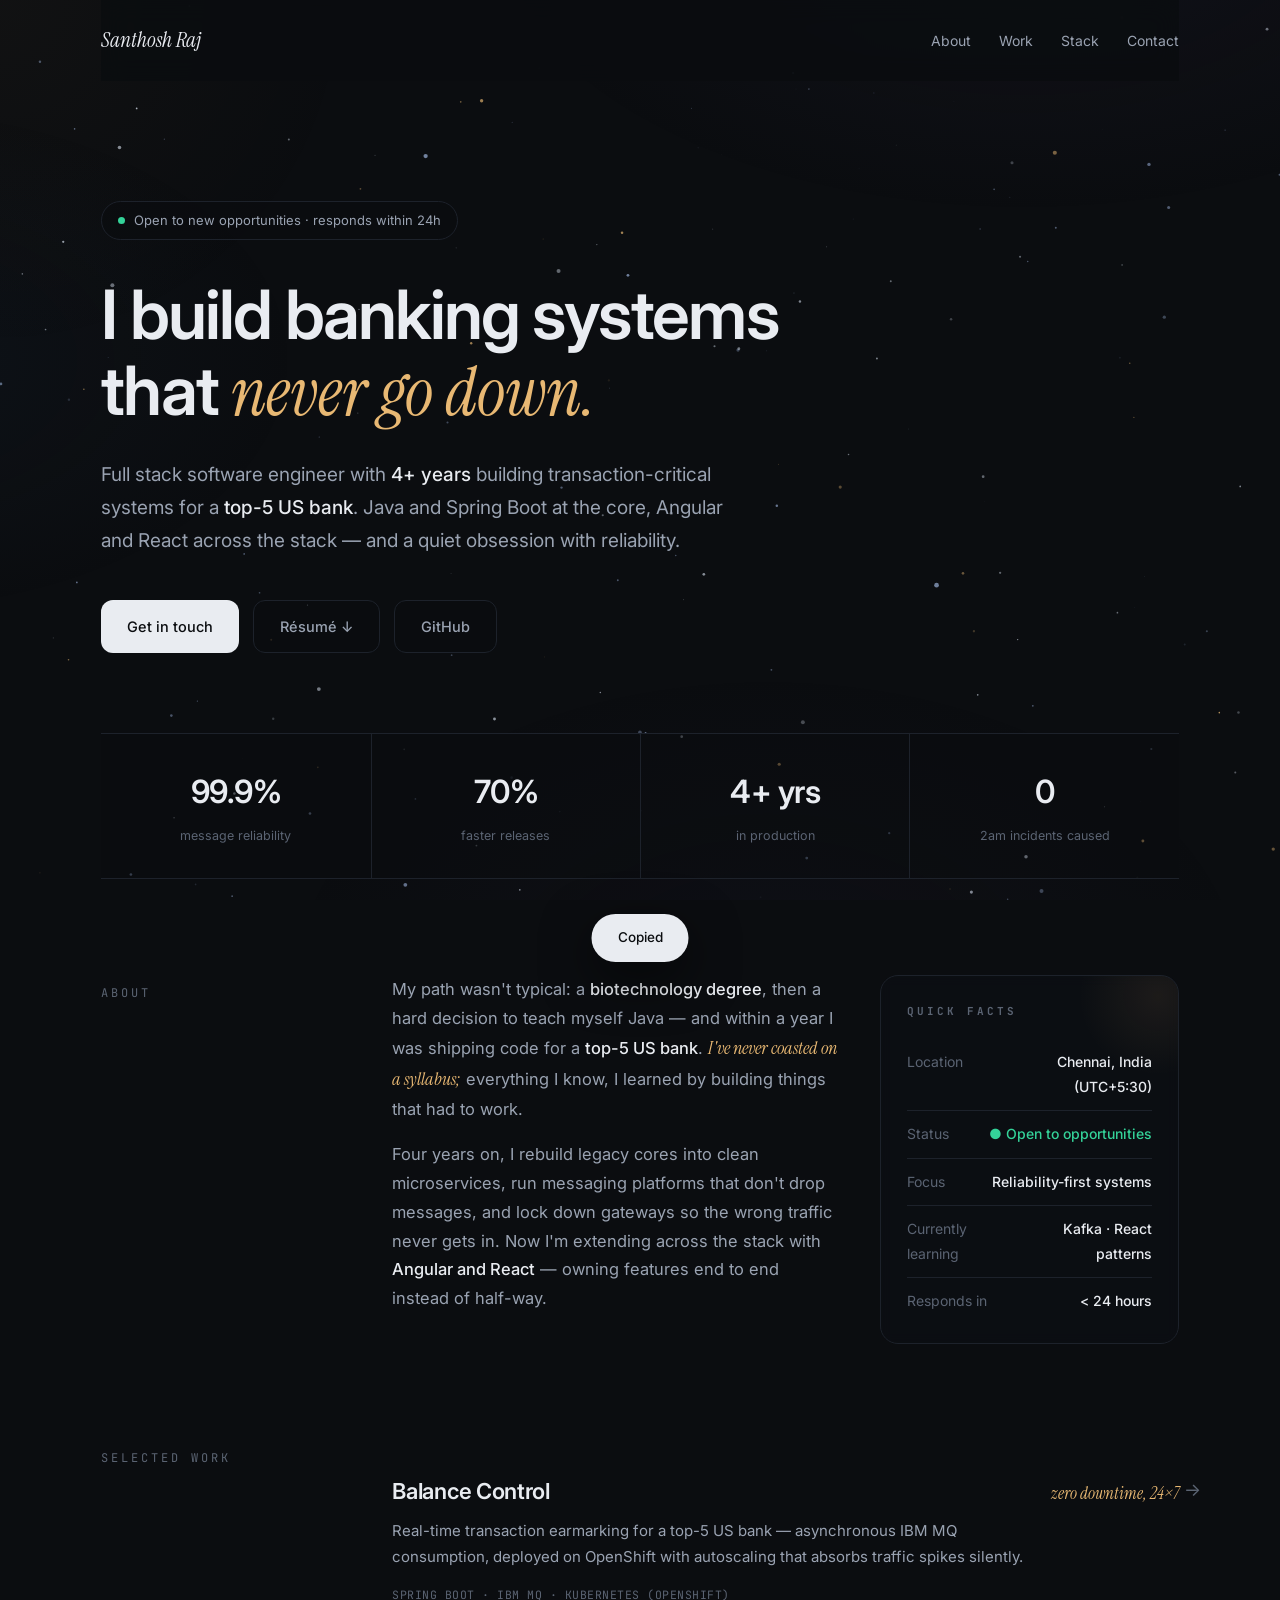
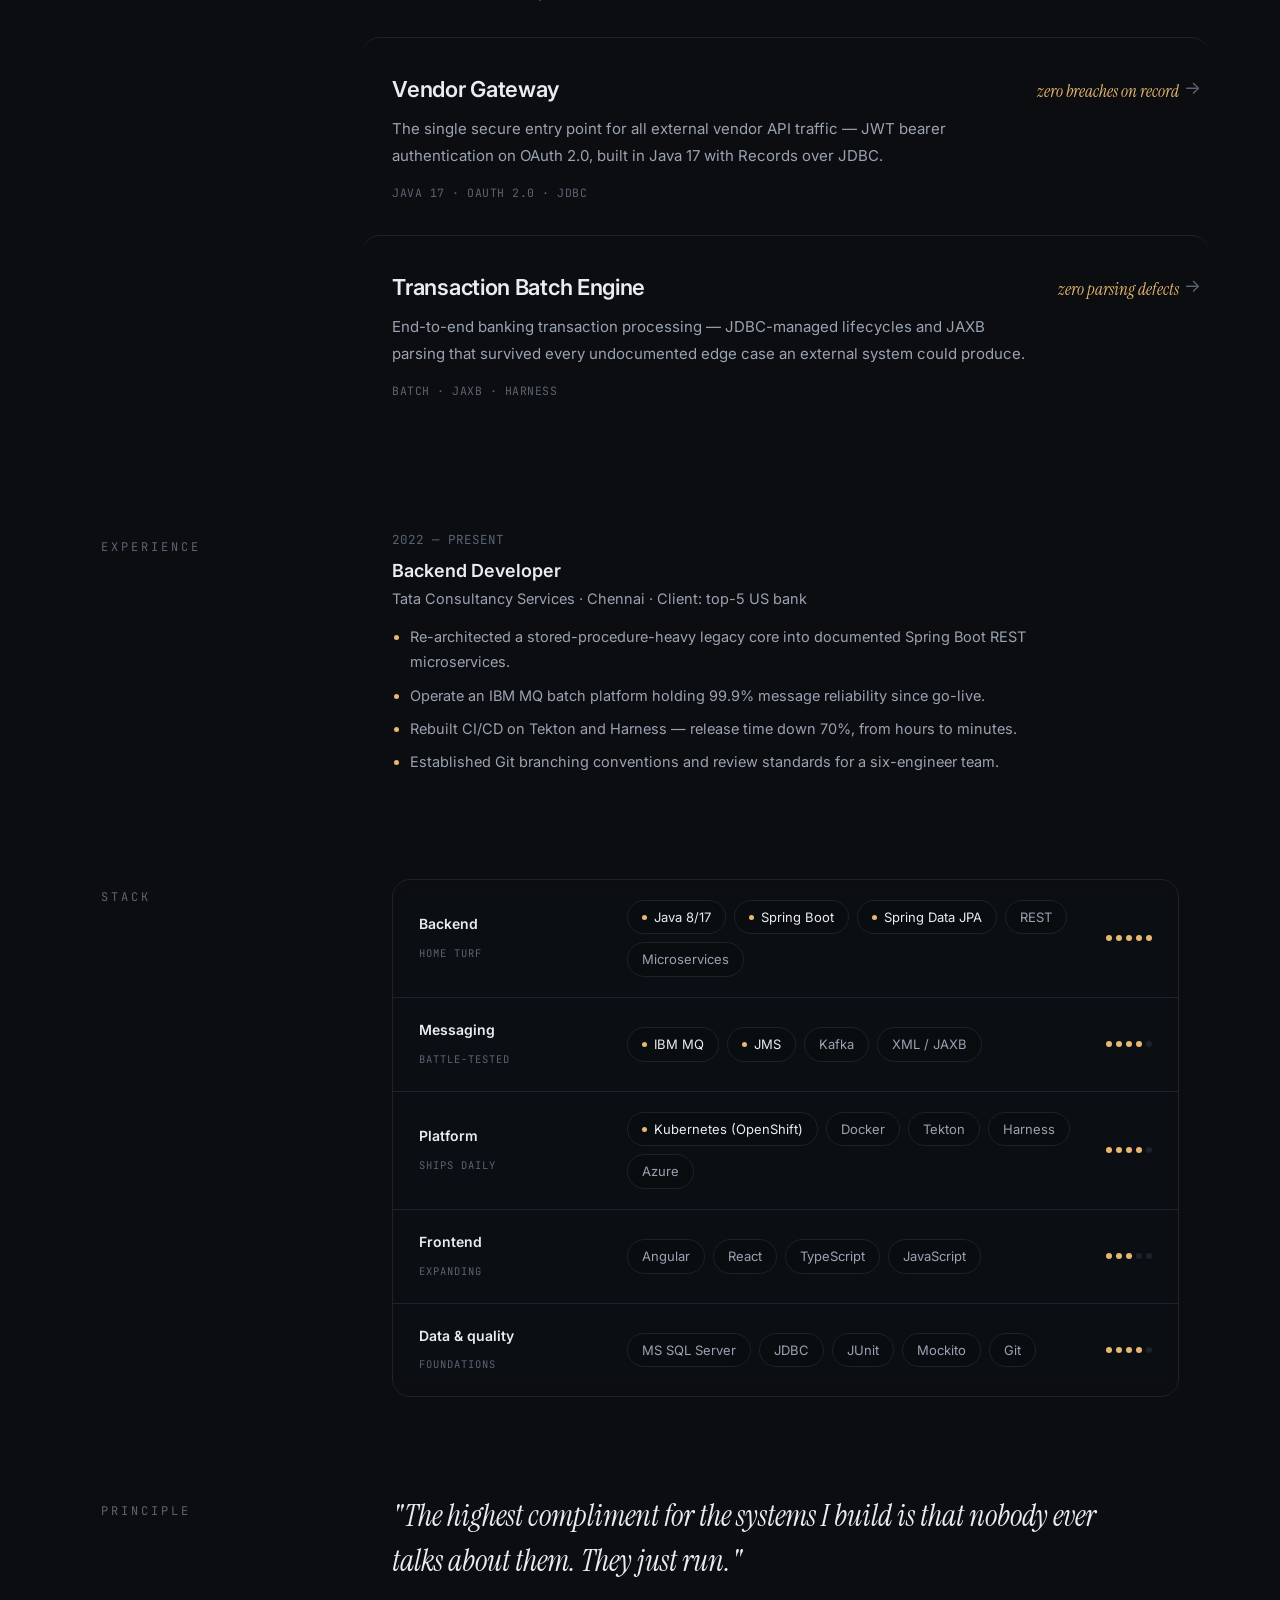
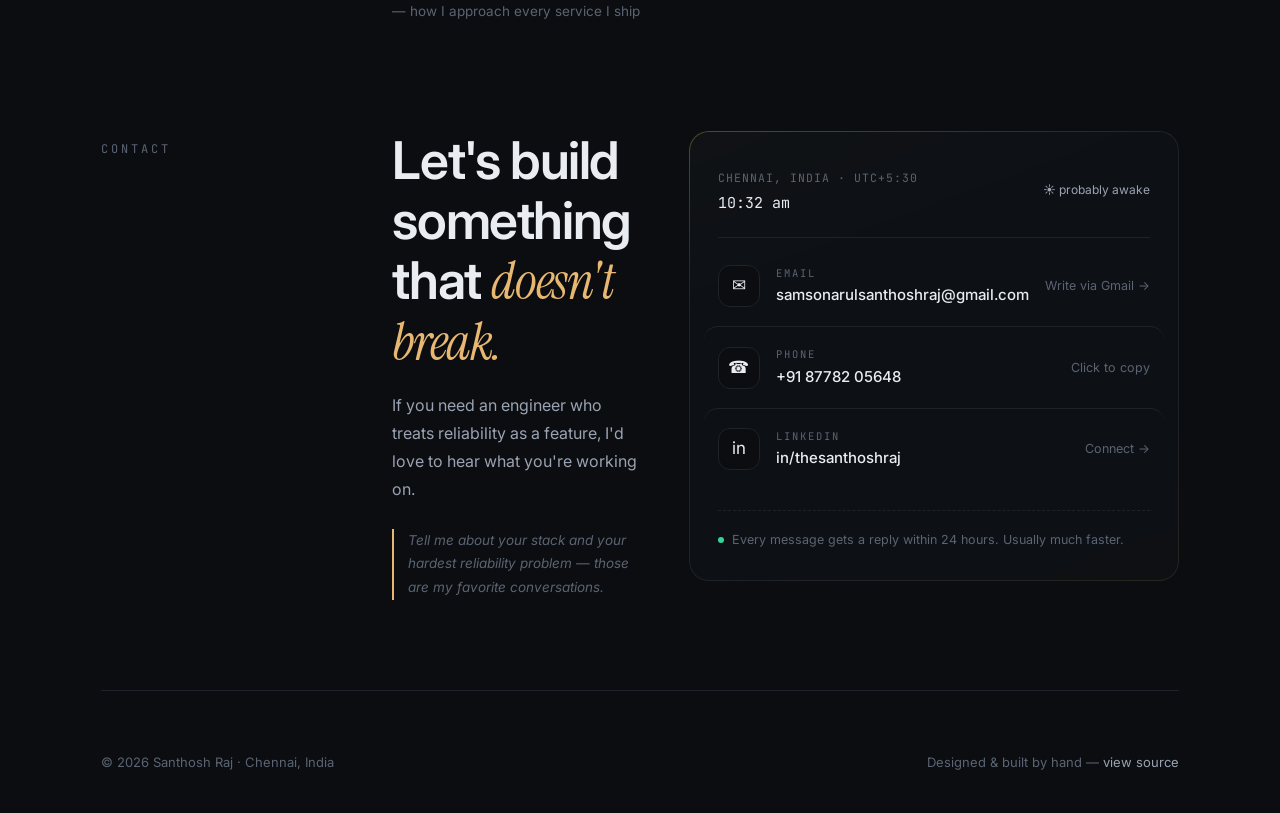
==== commit 6c97107f: "fix" ====
--- a/index.html
+++ b/index.html
@@ -474,7 +474,7 @@
       }
       .case .more {
         position: absolute;
-        right: 30px;
+        right: 8px;
         top: 34px;
         color: var(--faint);
         transition:
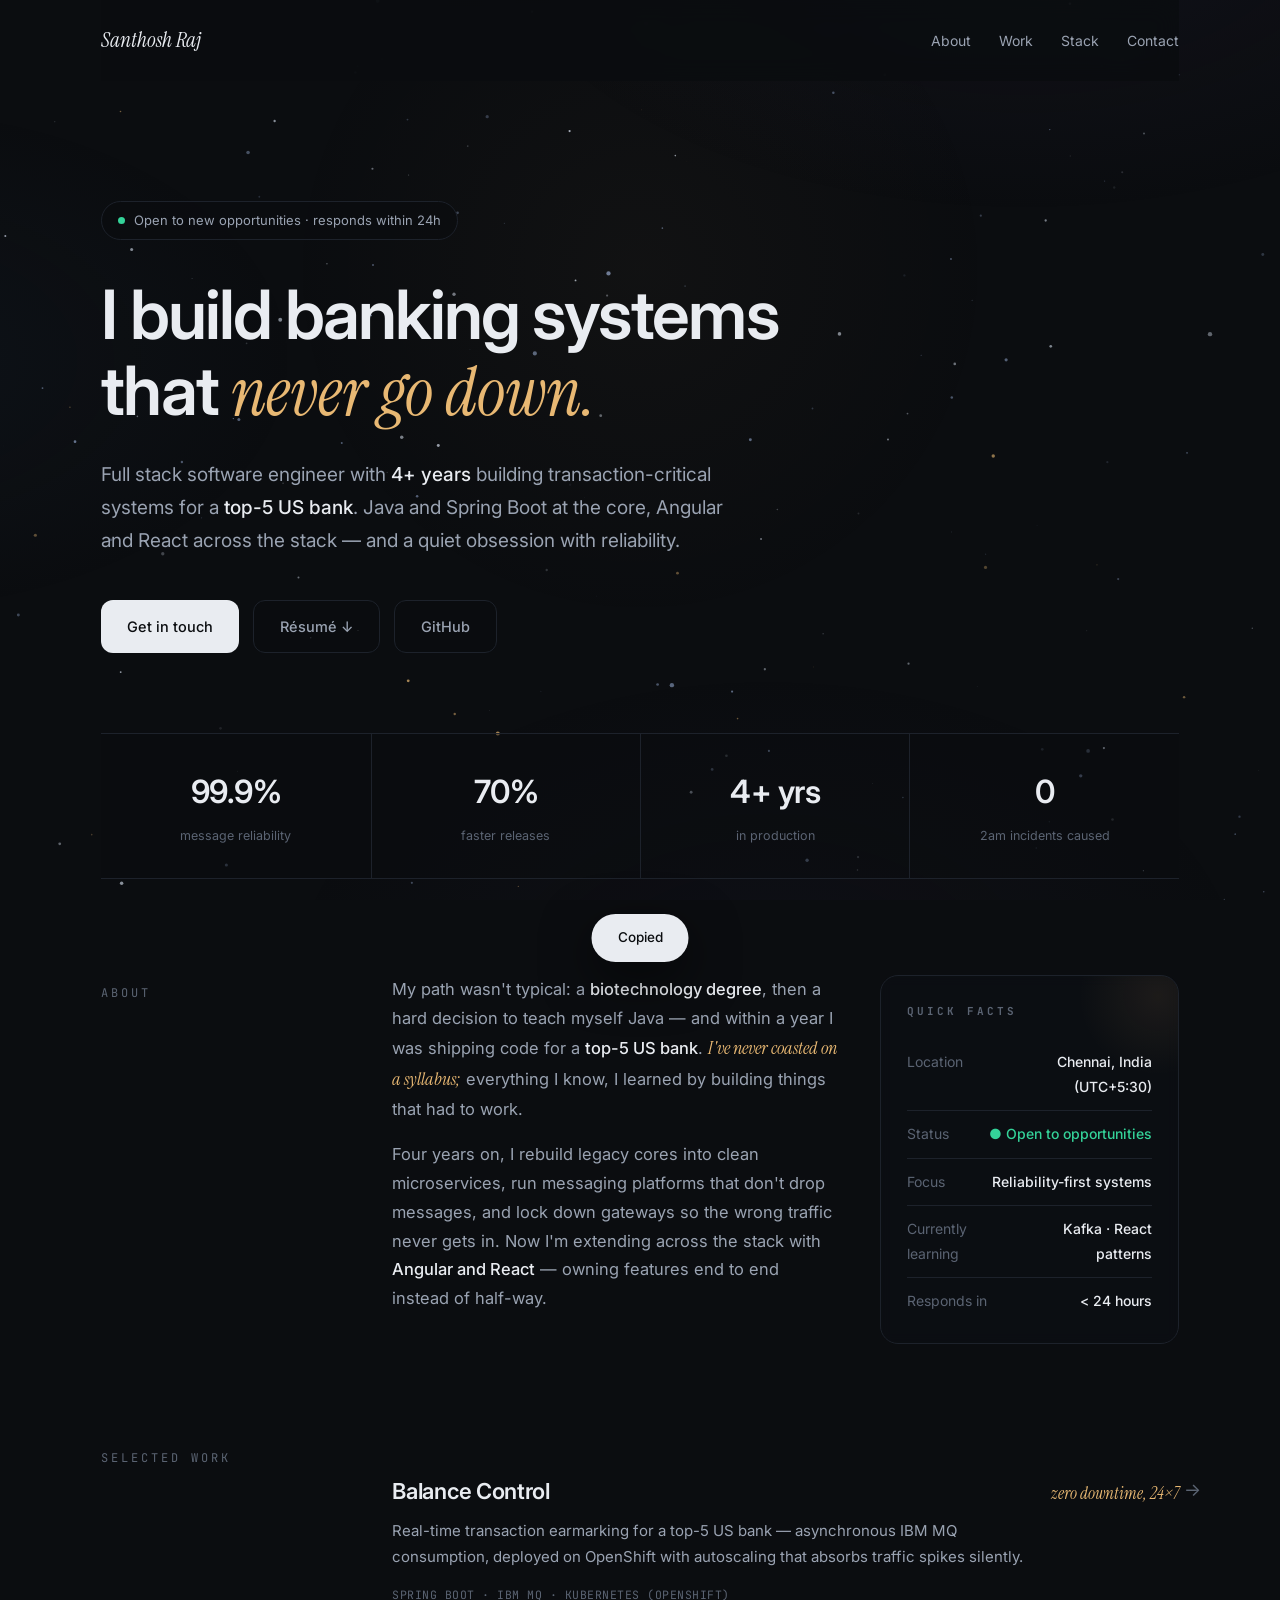
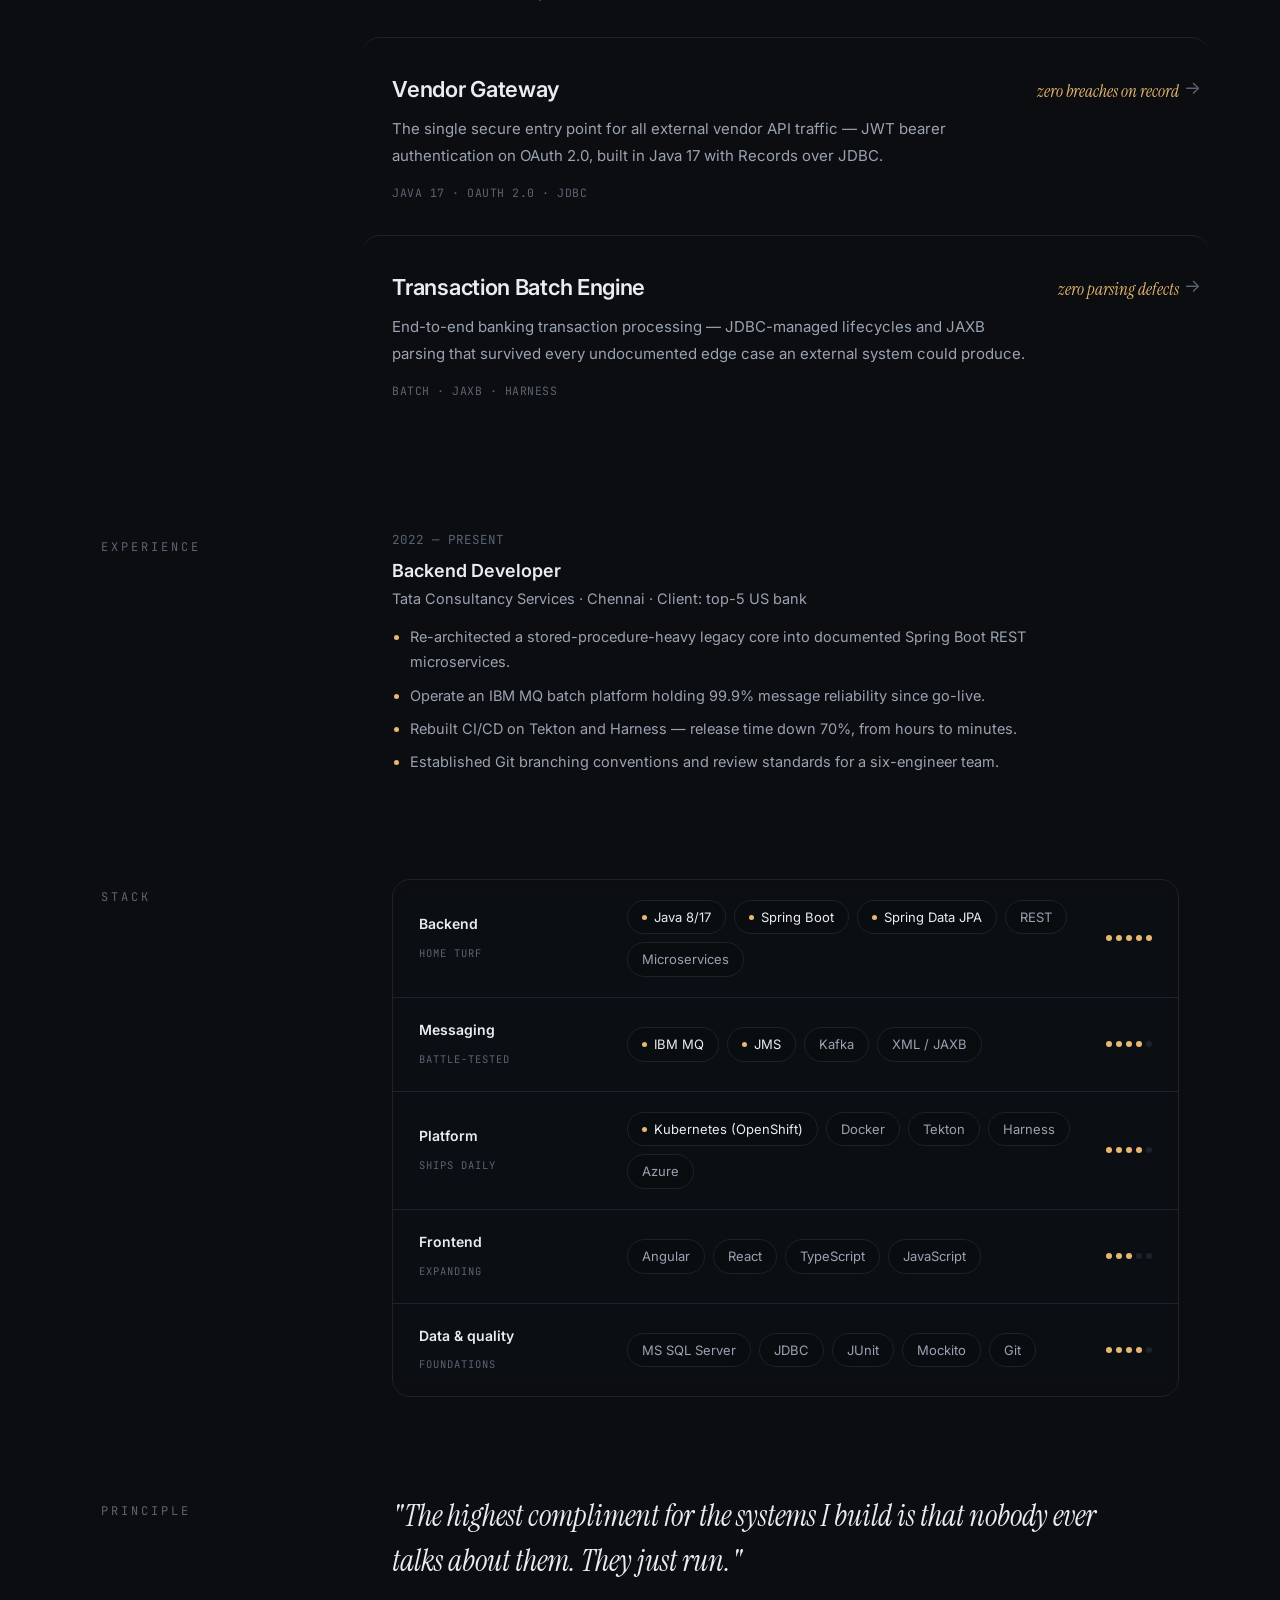
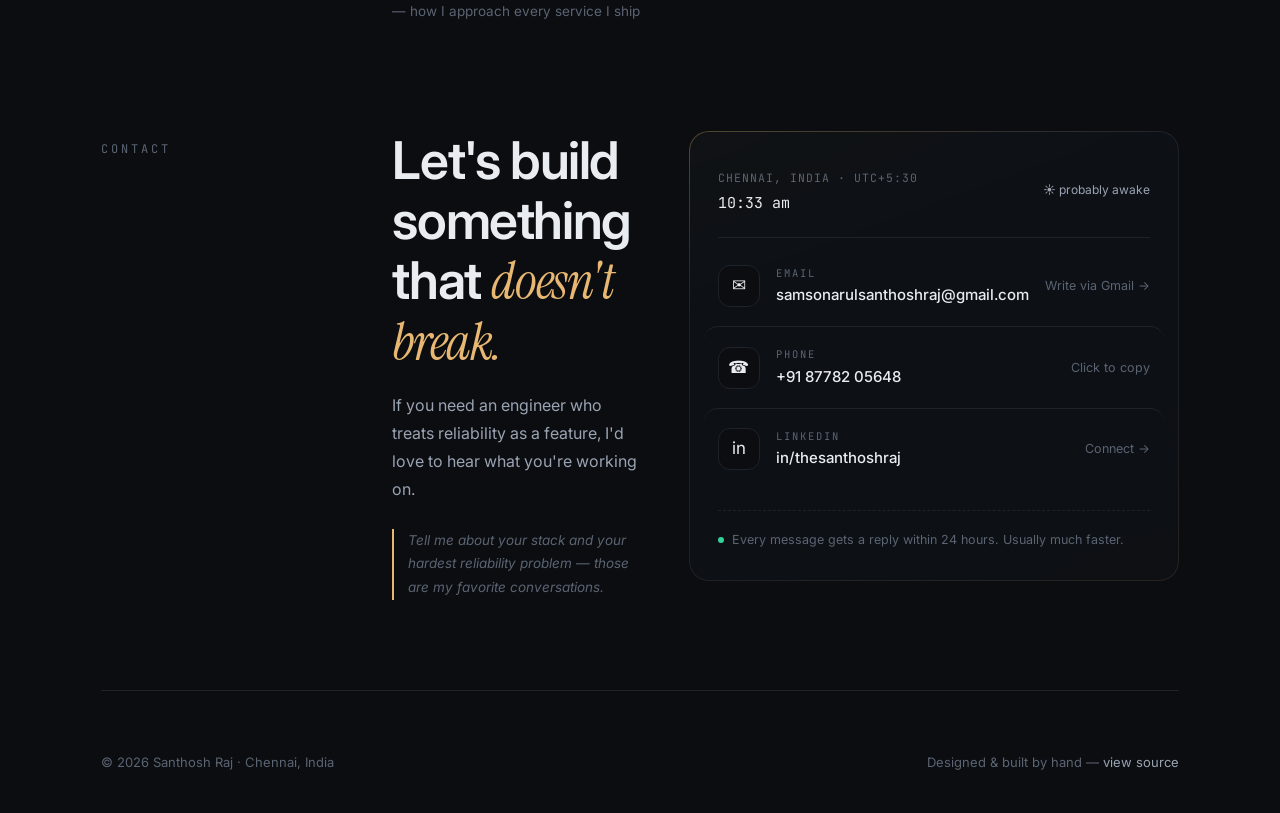
==== commit 3f22801d: "fix download" ====
--- a/index.html
+++ b/index.html
@@ -894,7 +894,7 @@
           <a class="btn primary" href="#contact">Get in touch</a>
           <a
             class="btn quiet"
-            href="resume.pdf"
+            href="Santhosh_Raj_Resume.pdf"
             download="Santhosh_Raj_Resume.pdf"
             >Résumé ↓</a
           >
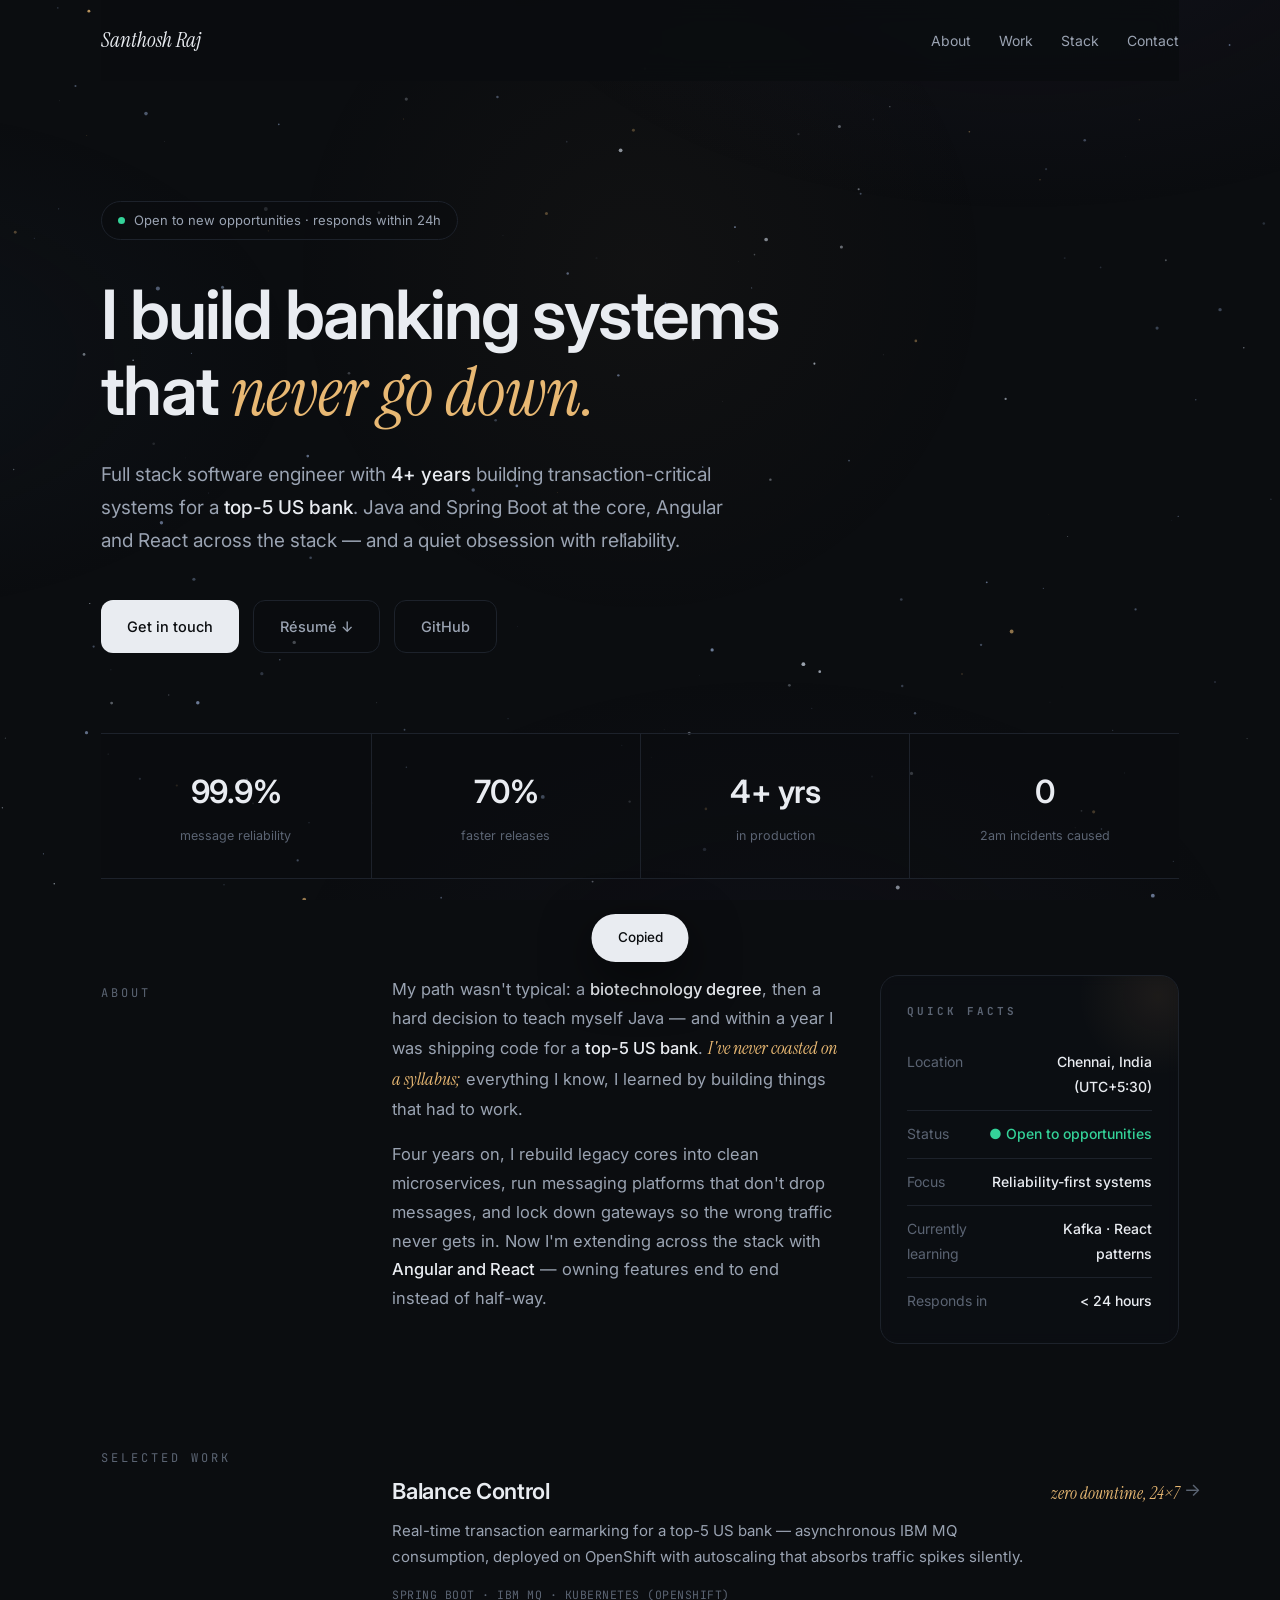
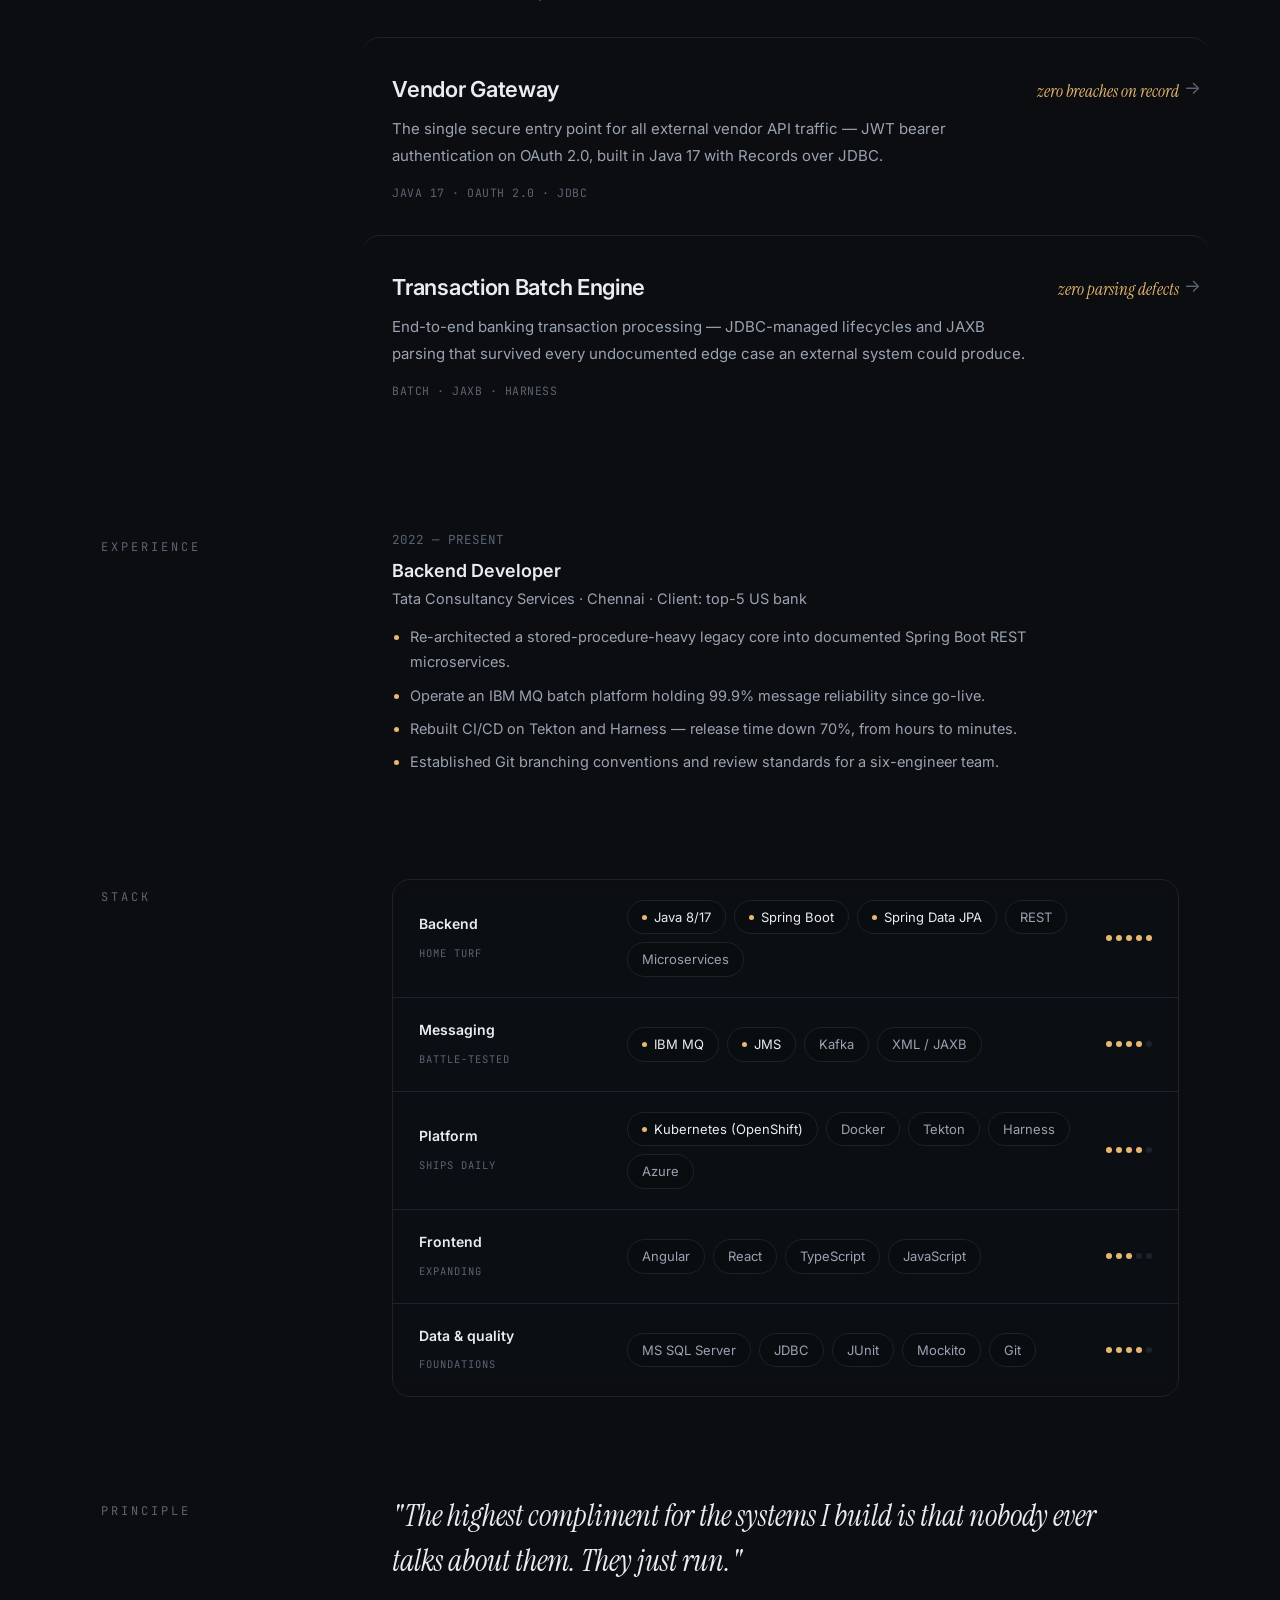
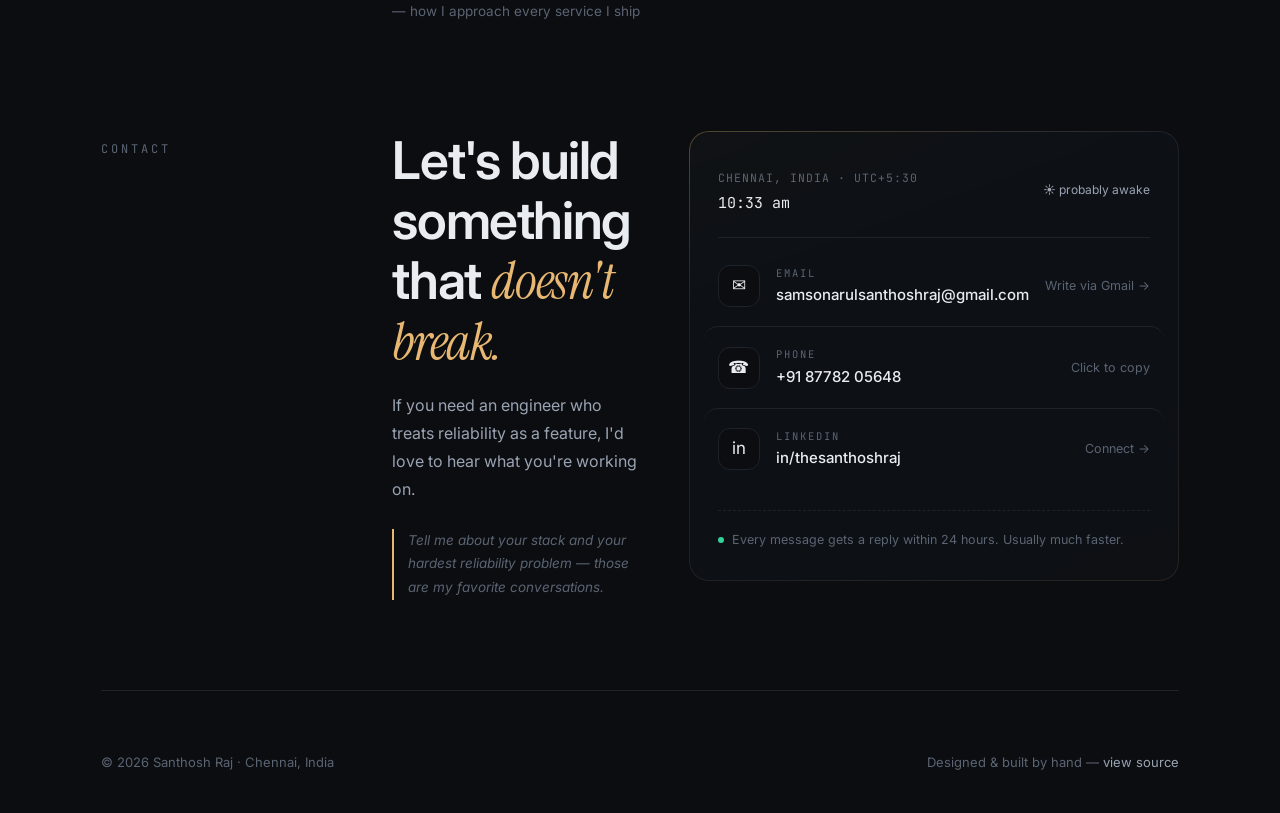
==== commit 27878bb7: "clean repo" ====
--- a/index.html
+++ b/index.html
@@ -894,7 +894,7 @@
           <a class="btn primary" href="#contact">Get in touch</a>
           <a
             class="btn quiet"
-            href="Santhosh_Raj_Resume.pdf"
+            href="Santhosh_SE_Resume_Latest.pdf"
             download="Santhosh_Raj_Resume.pdf"
             >Résumé ↓</a
           >
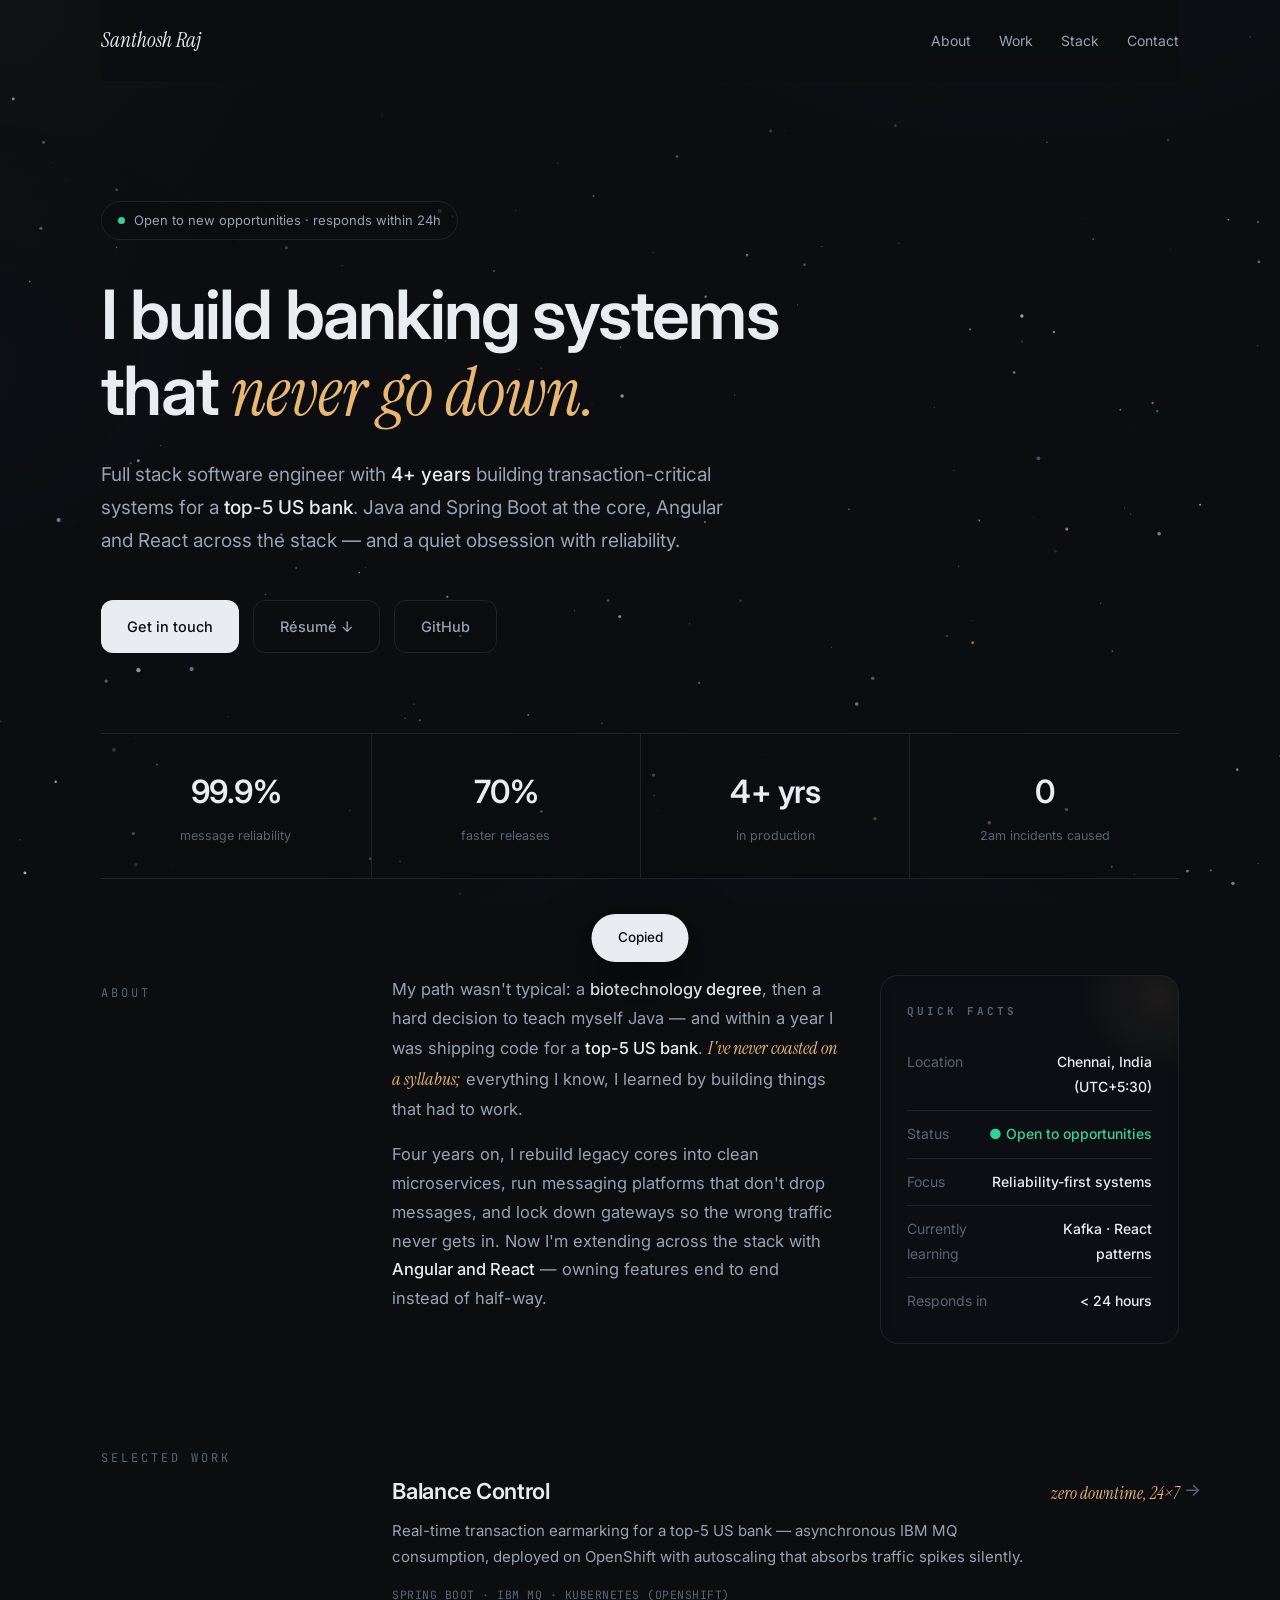
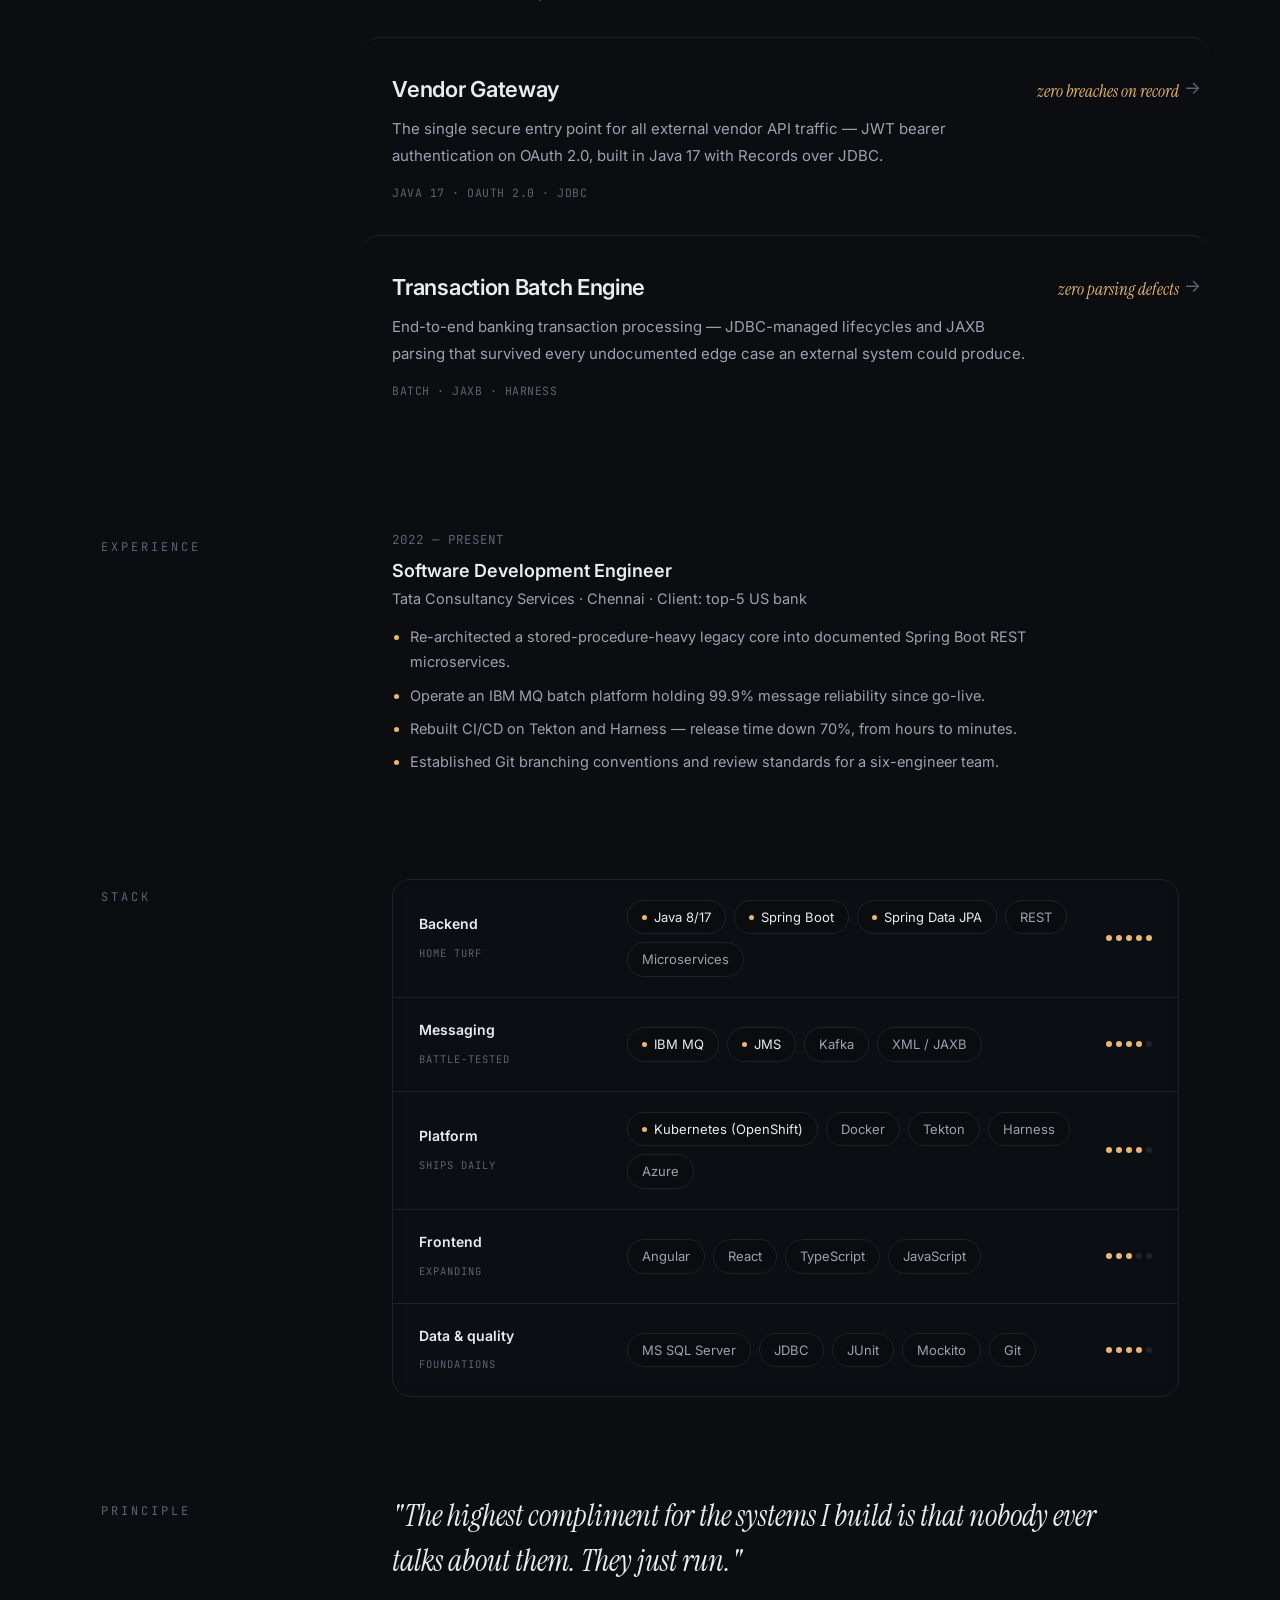
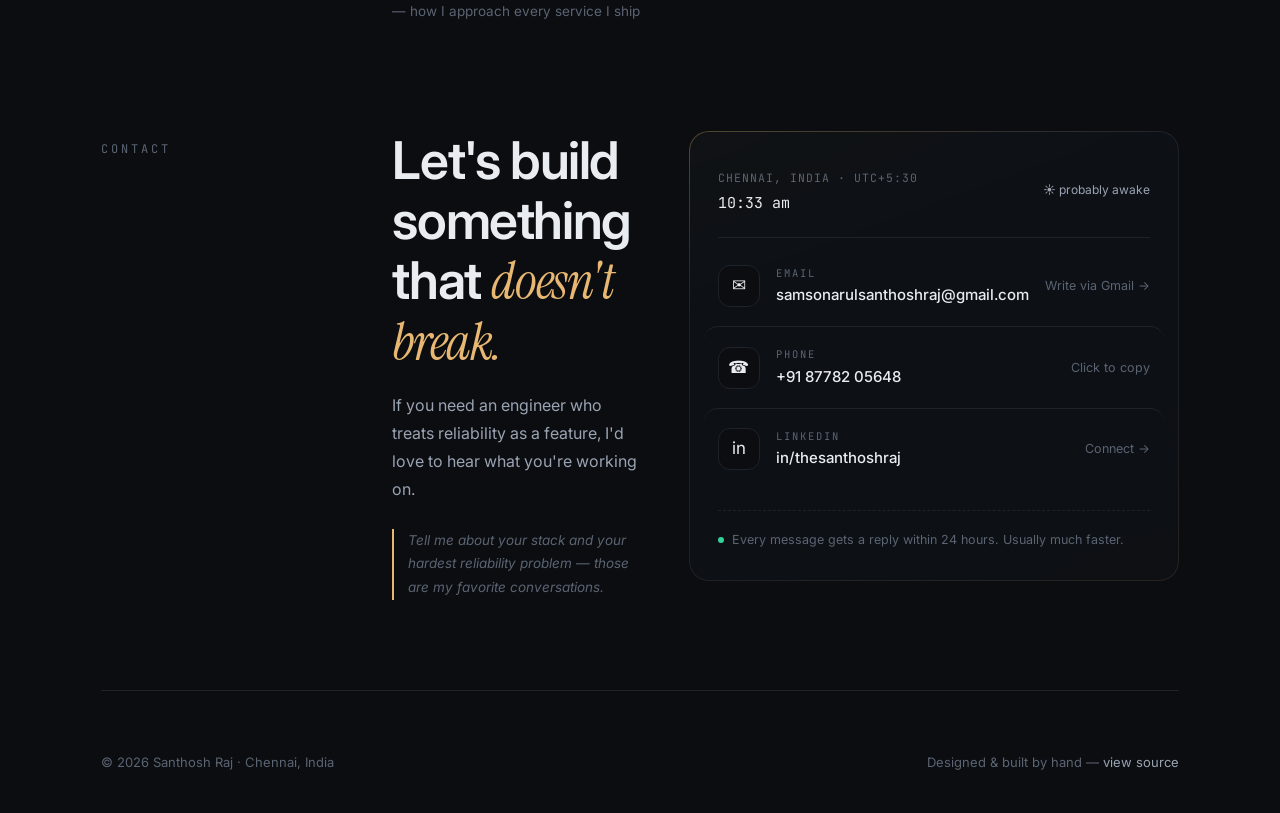
==== commit 64fc23bd: "role fix" ====
--- a/index.html
+++ b/index.html
@@ -1049,7 +1049,7 @@
         <span class="label">Experience</span>
         <div class="xp fade">
           <div class="period">2022 — PRESENT</div>
-          <h3>Backend Developer</h3>
+          <h3>Software Development Engineer</h3>
           <div class="org">
             Tata Consultancy Services · Chennai · Client: top-5 US bank
           </div>
